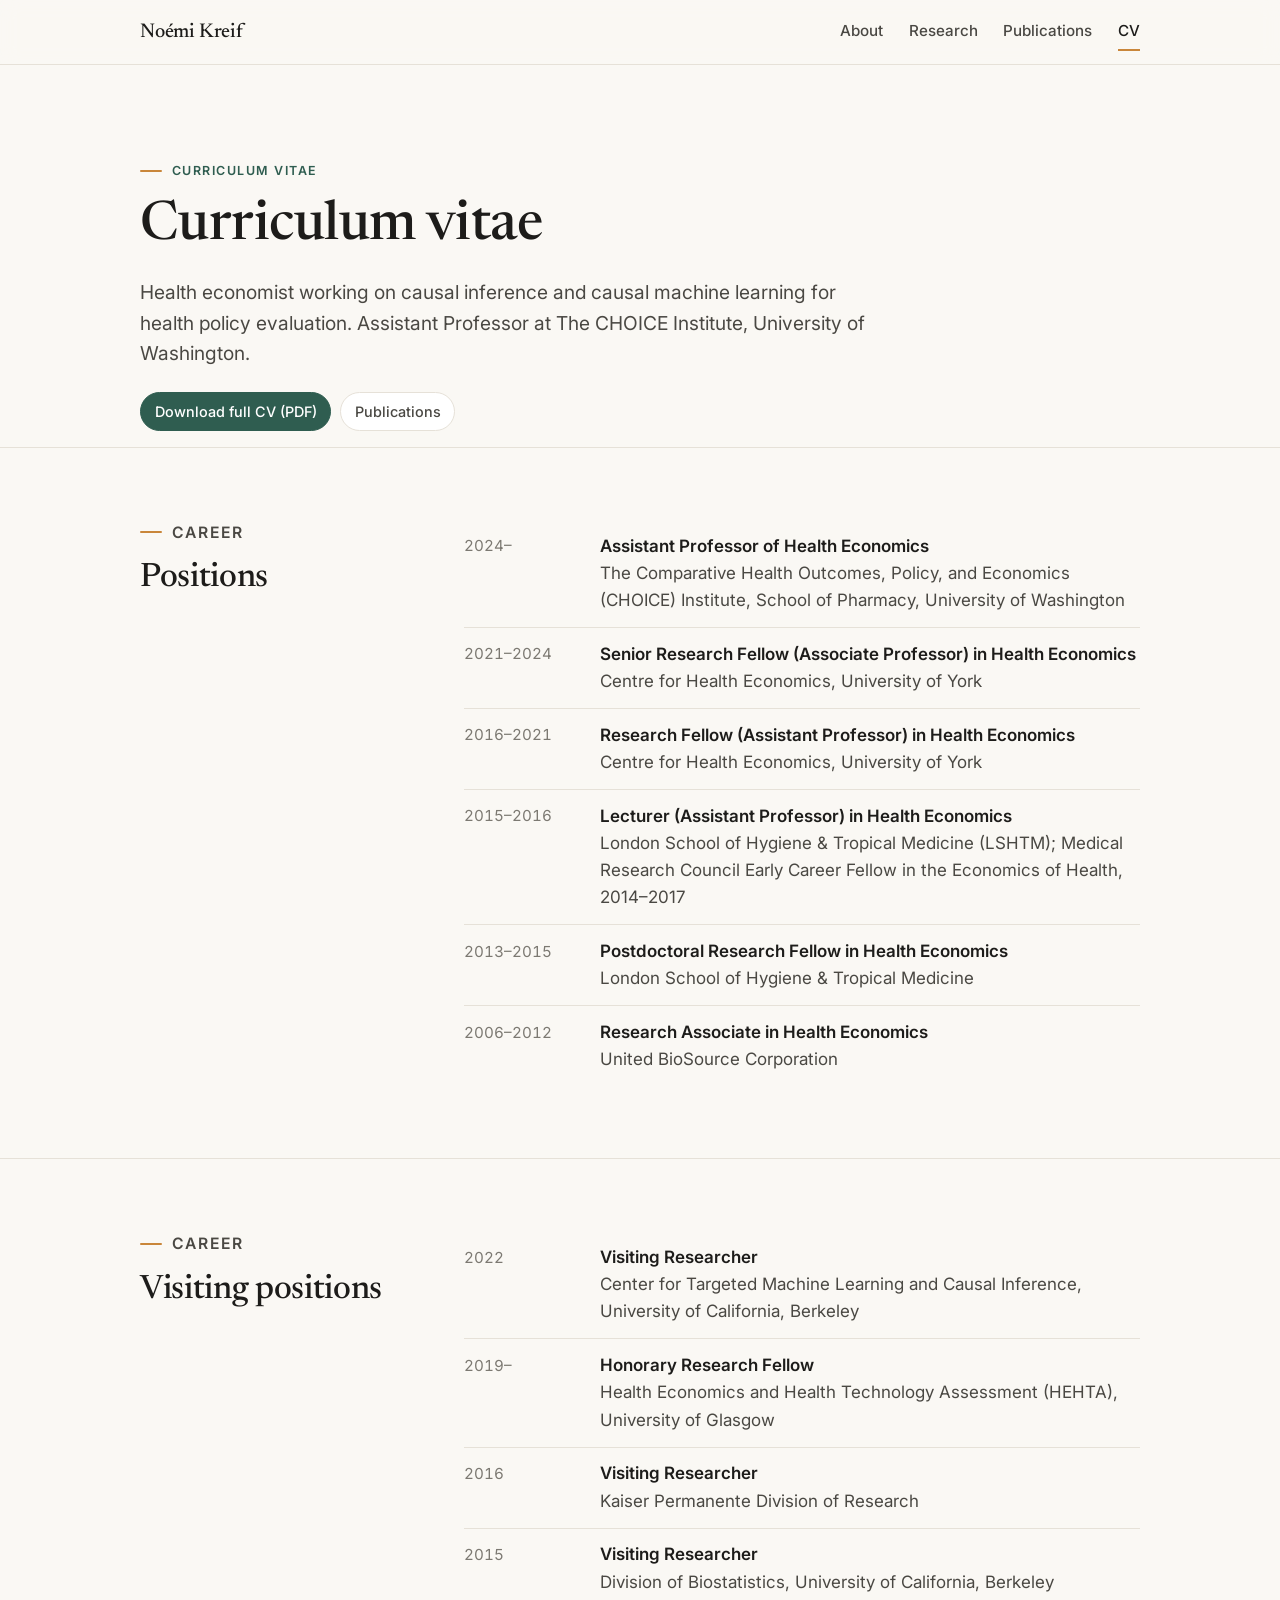
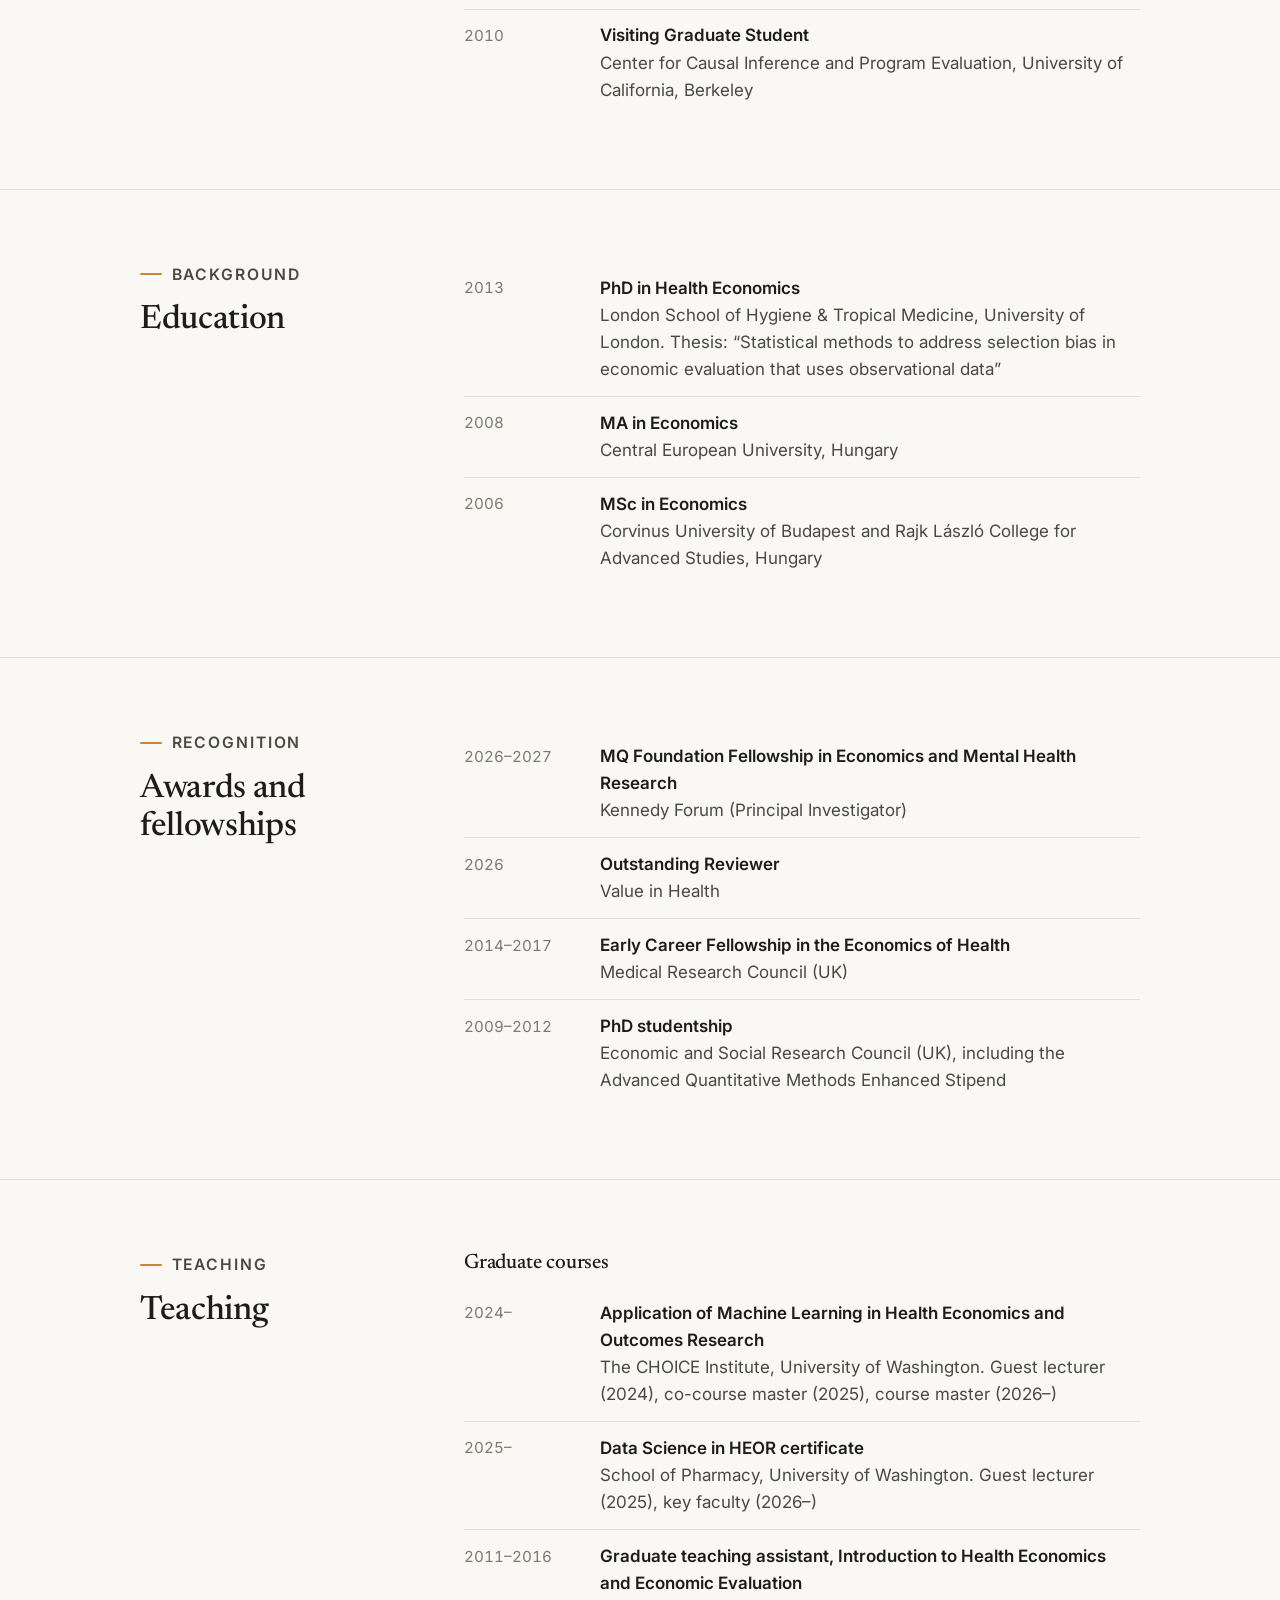
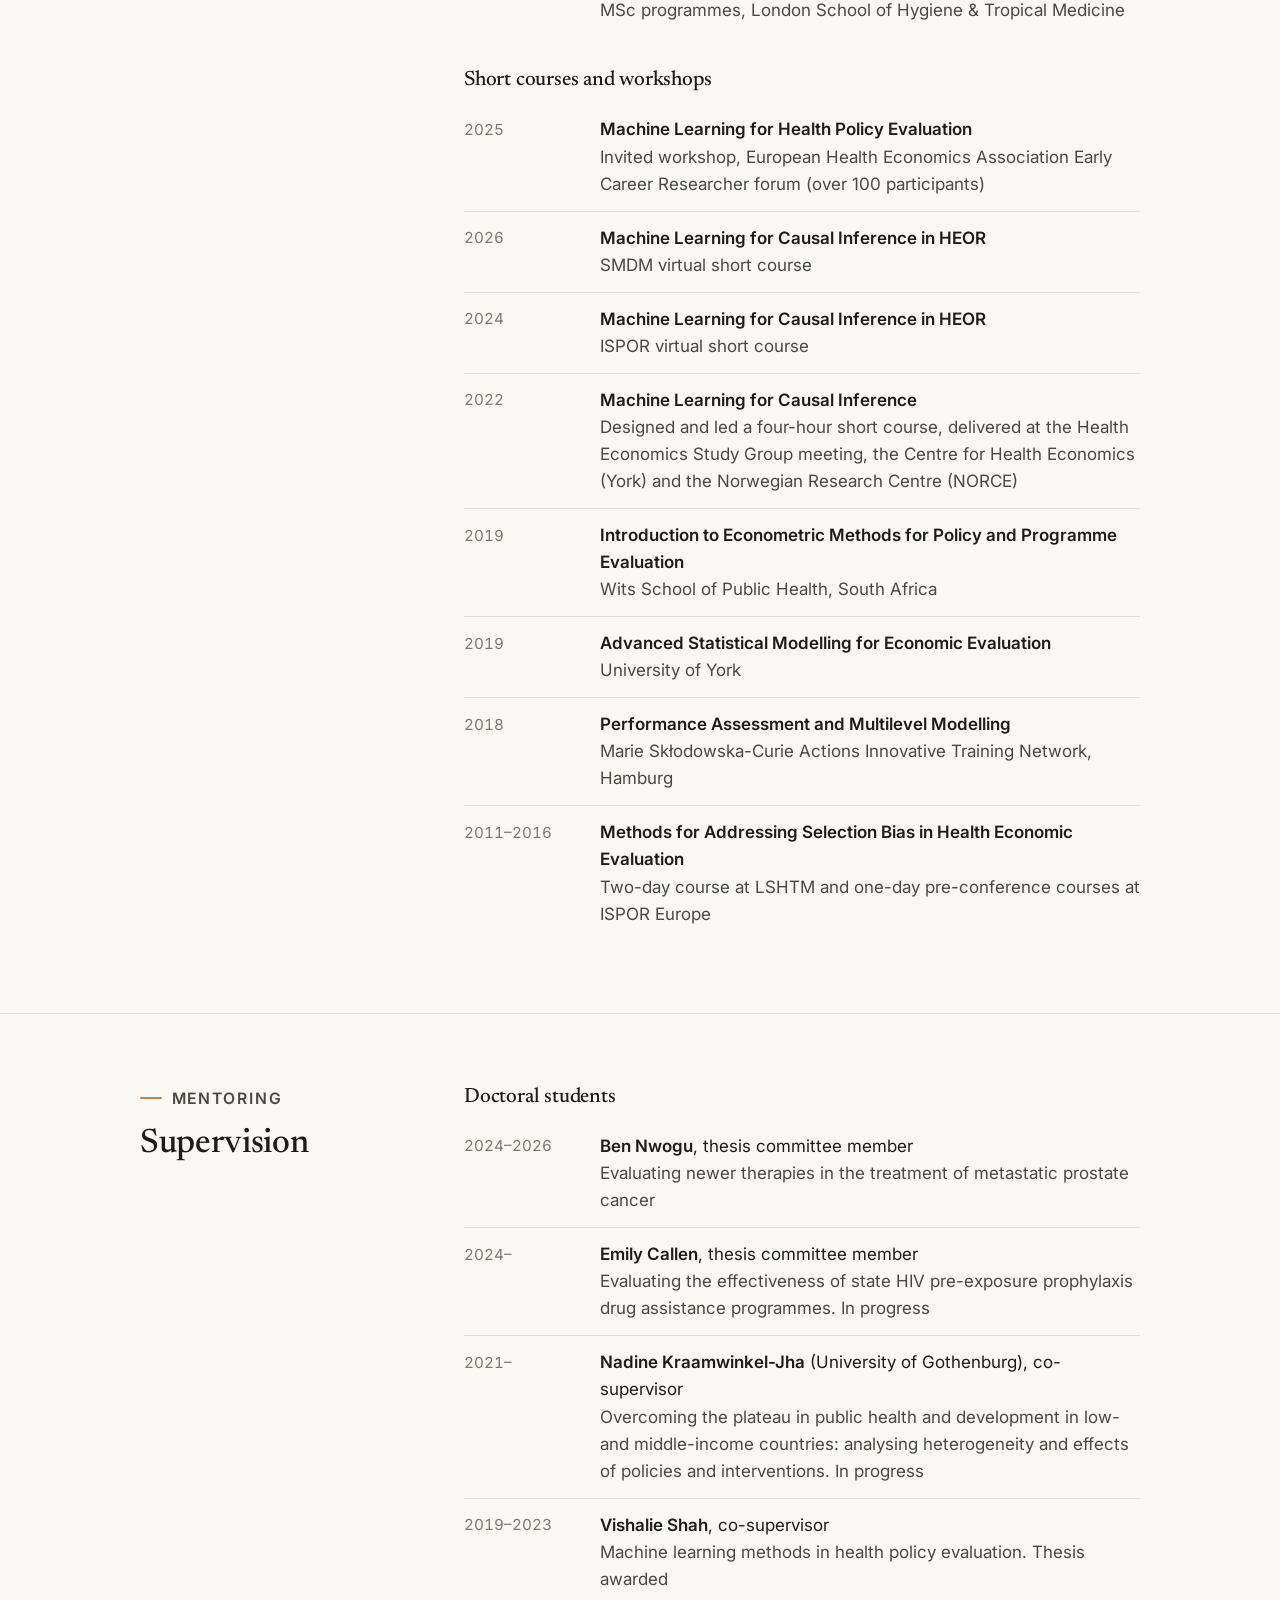
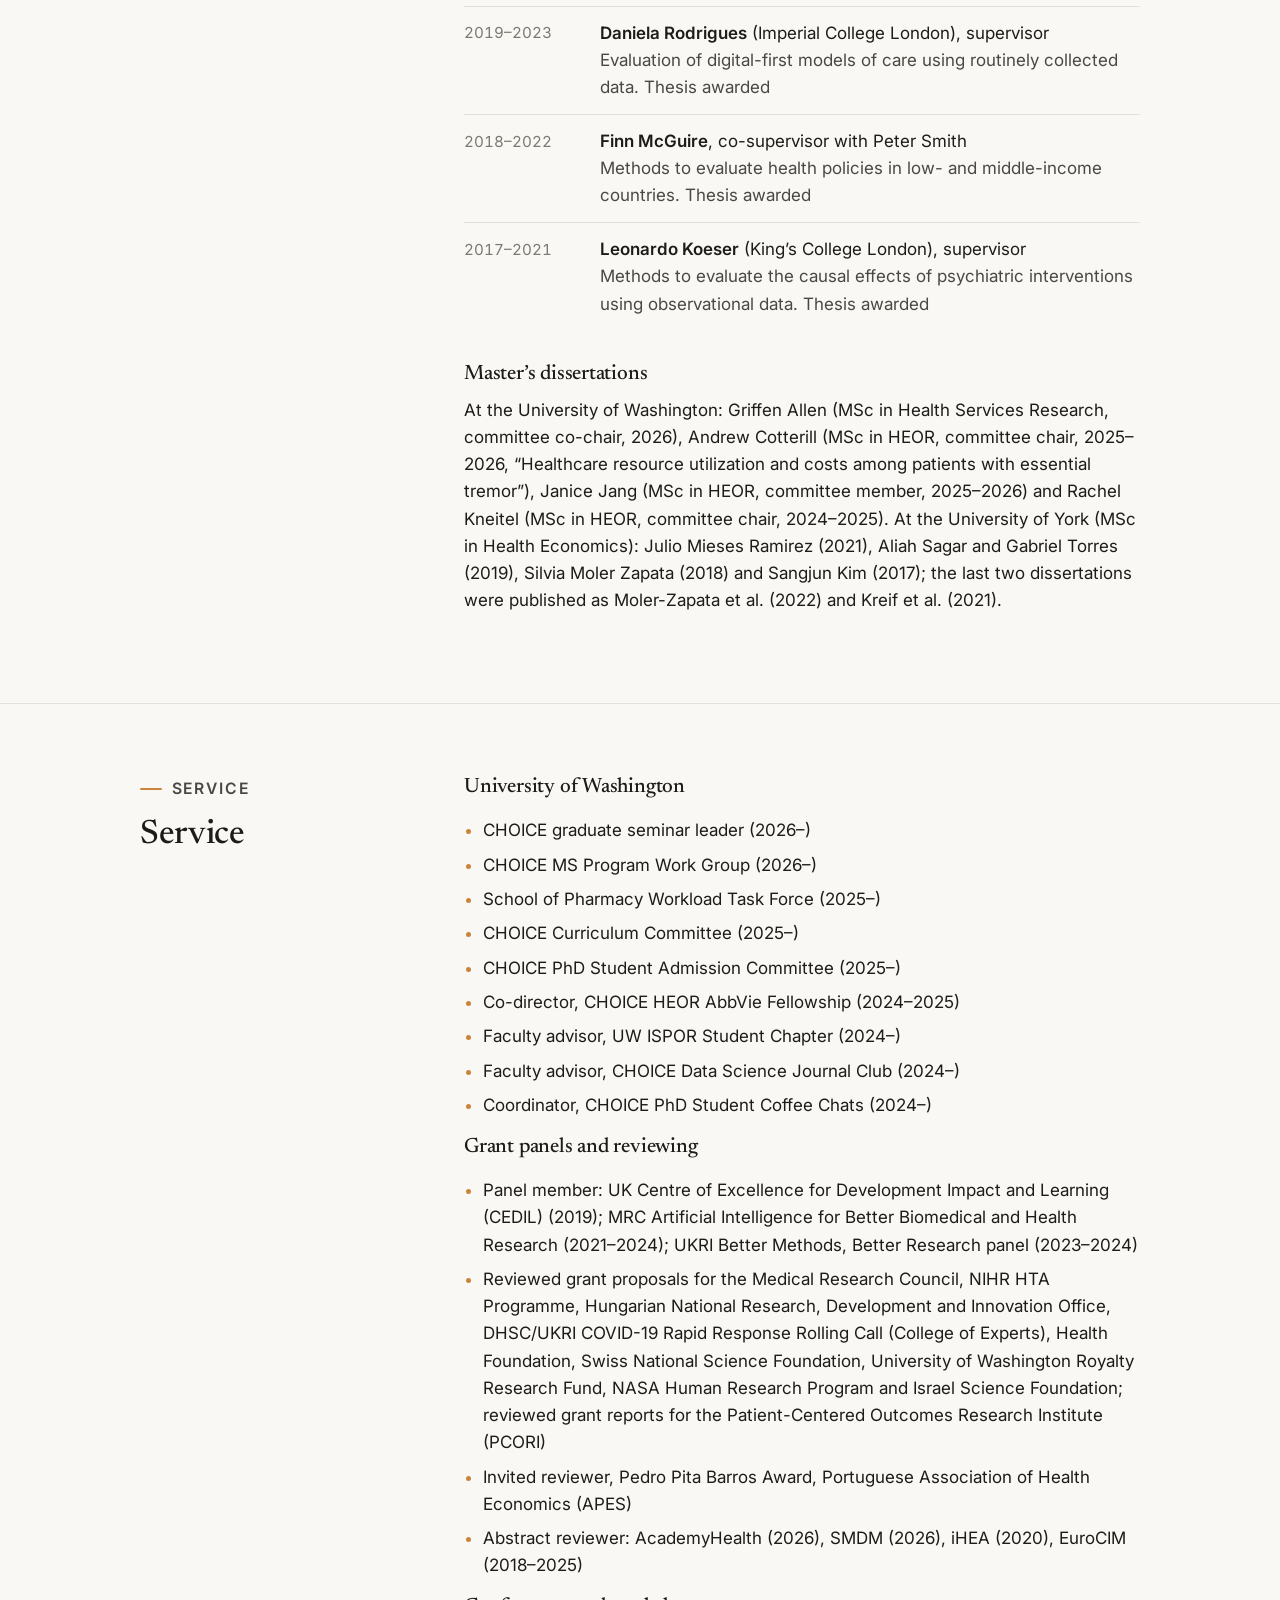
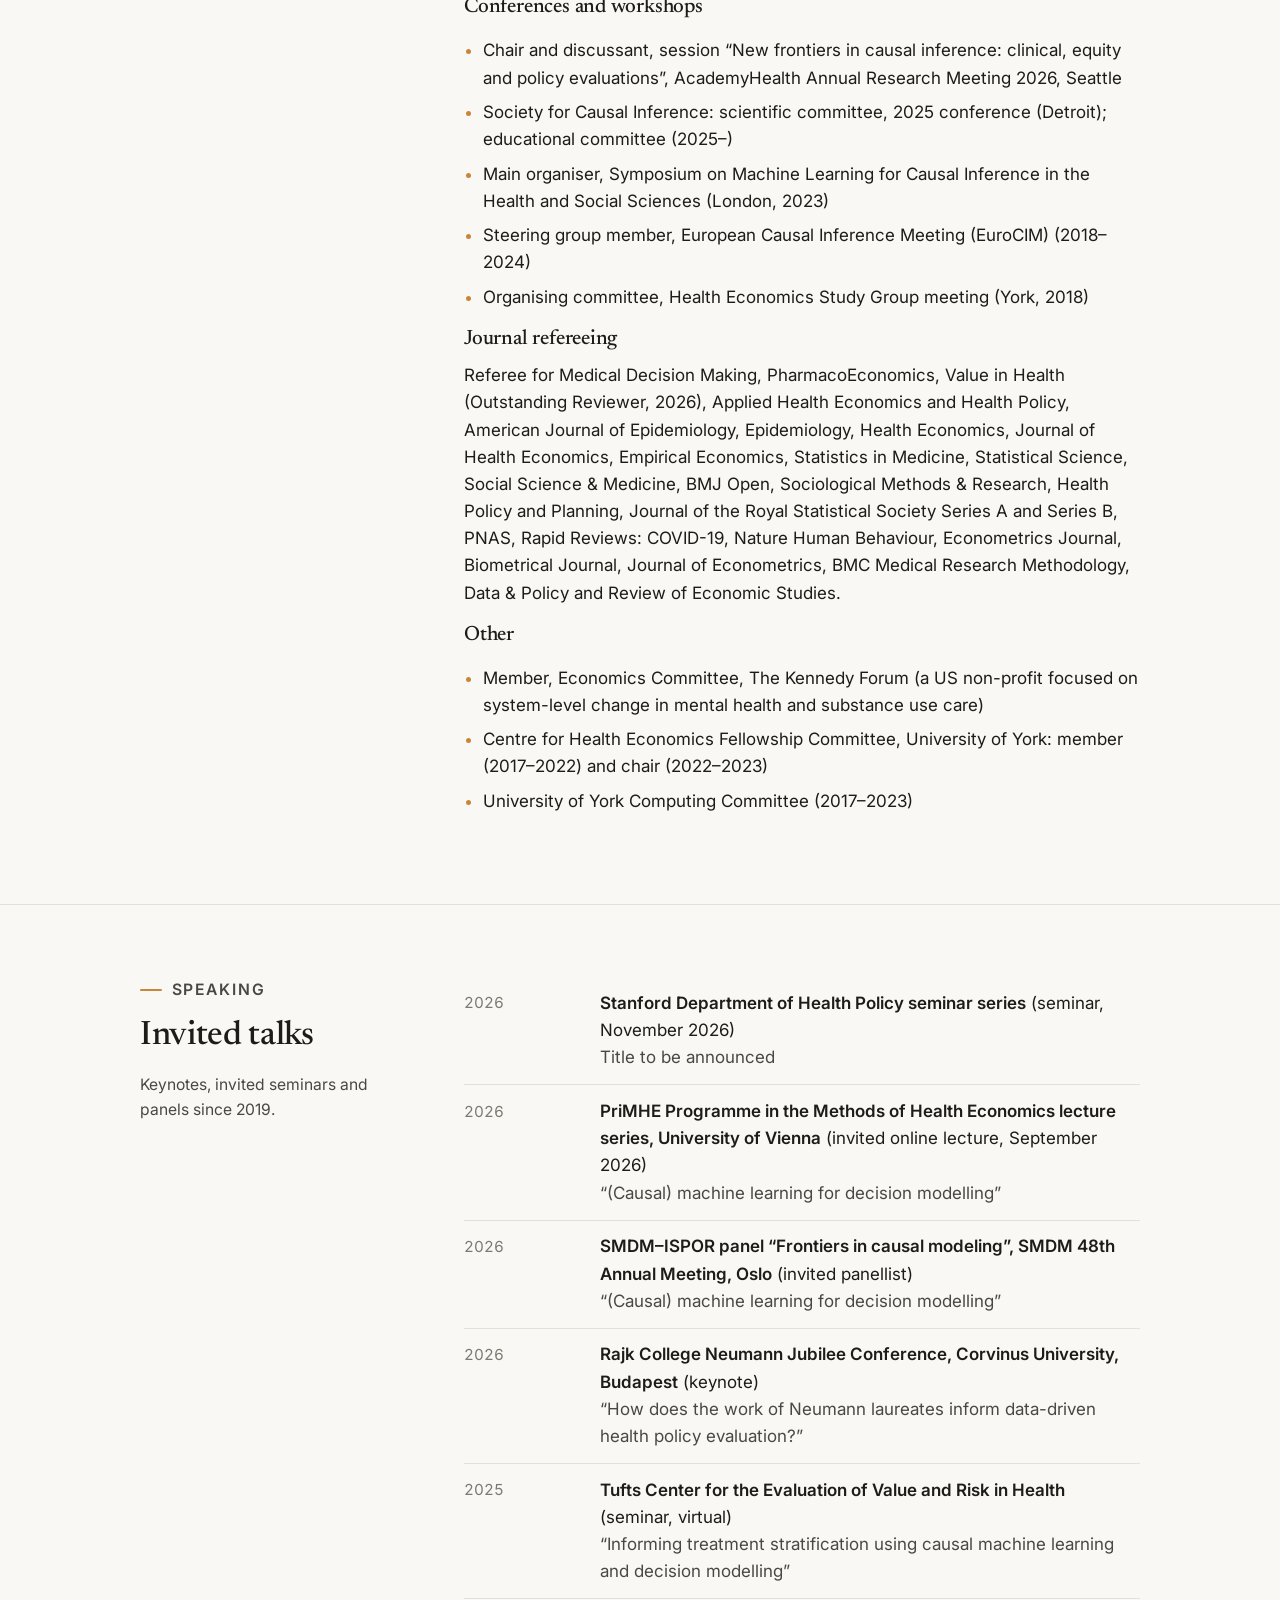
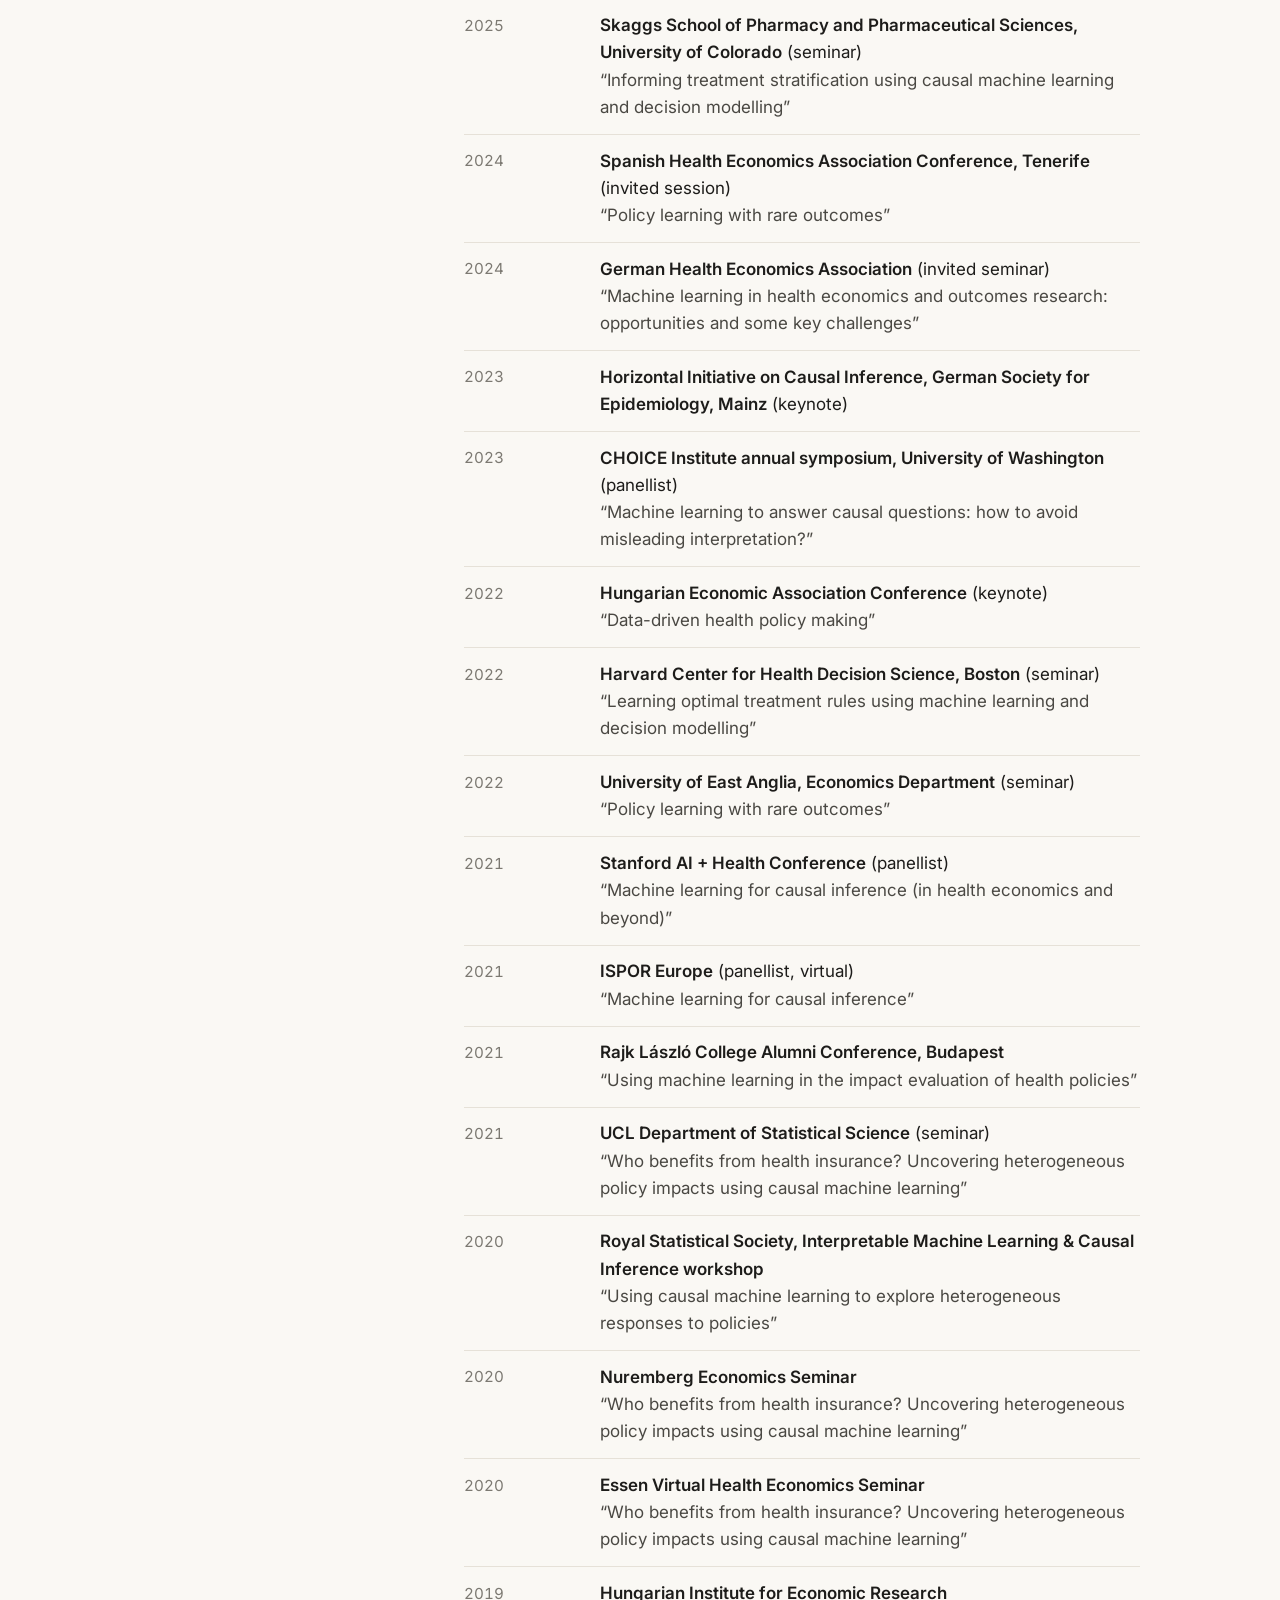
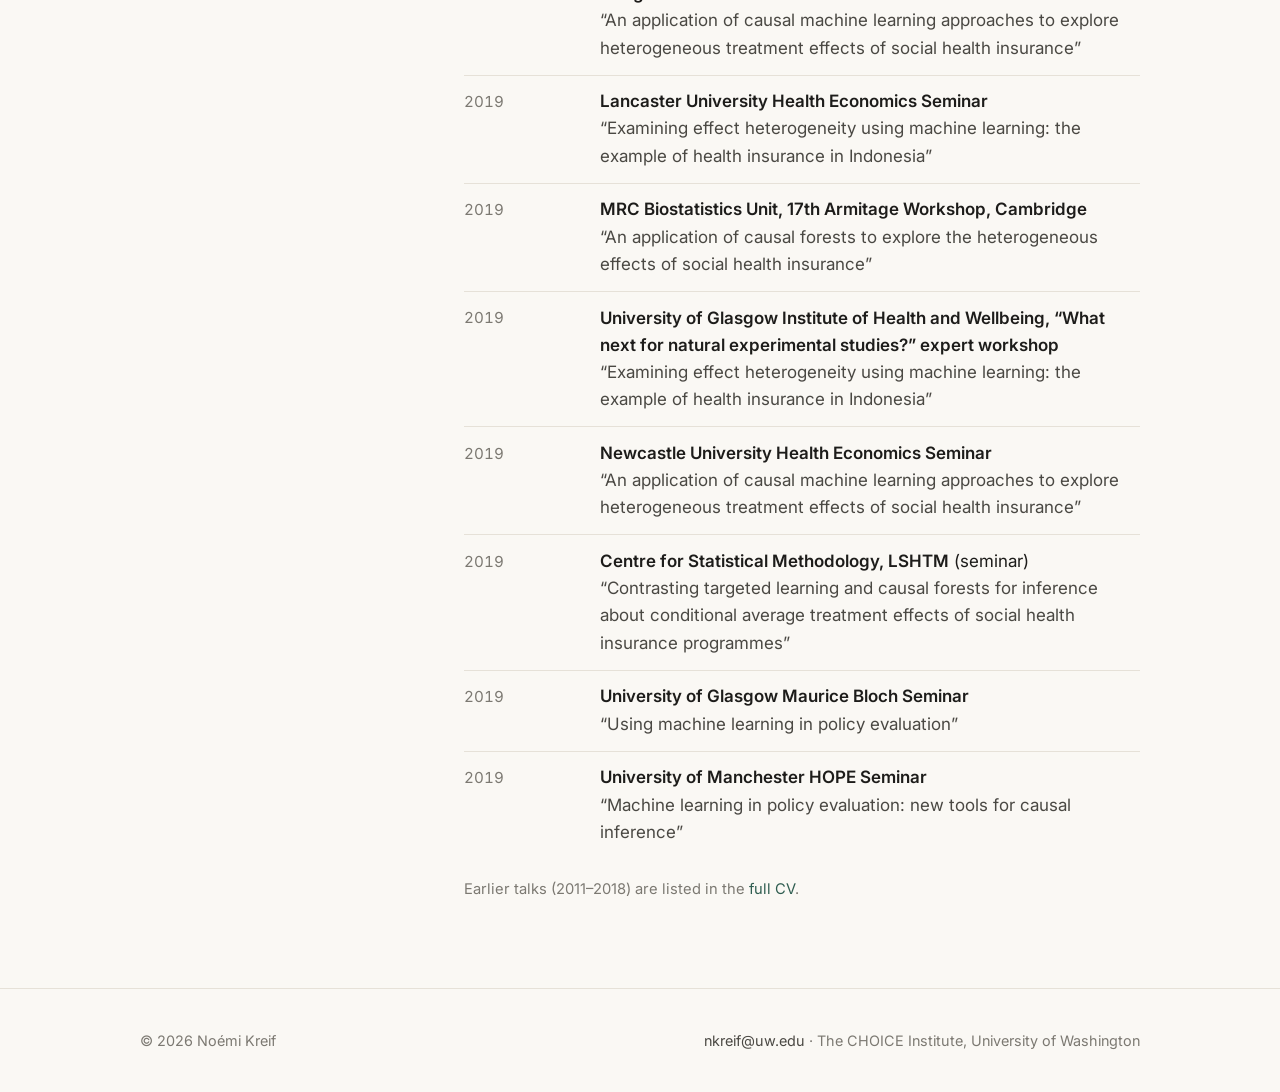
==== cv.html @ 38b1133f "Initial personal academic website Plain HTML/CSS site for GitHub Pages: home, research, publications" ====
<!DOCTYPE html>
<html lang="en">
<head>
  <meta charset="utf-8">
  <meta name="viewport" content="width=device-width, initial-scale=1">
  <title>CV · Noémi Kreif</title>
  <meta name="description" content="Curriculum vitae of Noémi Kreif: positions, education, awards, teaching, supervision, service and invited talks in health economics and causal inference.">
  <link rel="icon" href="assets/favicon.svg" type="image/svg+xml">
  <link rel="preconnect" href="https://fonts.googleapis.com">
  <link rel="preconnect" href="https://fonts.gstatic.com" crossorigin>
  <link href="https://fonts.googleapis.com/css2?family=Inter:wght@400;500;600&family=Newsreader:ital,opsz,wght@0,6..72,400;0,6..72,500;1,6..72,400&display=swap" rel="stylesheet">
  <link rel="stylesheet" href="assets/style.css">
</head>
<body>

<header class="site-header">
  <div class="wrap">
    <a class="brand" href="index.html">Noémi Kreif</a>
    <nav class="nav" aria-label="Main">
      <a href="index.html">About</a>
      <a href="research.html">Research</a>
      <a href="publications.html">Publications</a>
      <a href="cv.html" aria-current="page">CV</a>
    </nav>
  </div>
</header>

<main>
  <section class="hero" style="padding-bottom: 1rem;">
    <div class="wrap" style="display:block;">
      <p class="eyebrow">Curriculum vitae</p>
      <h1>Curriculum vitae</h1>
      <p class="lede">Health economist working on causal inference and causal machine learning for health policy evaluation. Assistant Professor at The CHOICE Institute, University of Washington.</p>
      <div class="links">
        <a class="pill primary" href="assets/Kreif_CV.pdf" target="_blank" rel="noopener">Download full CV (PDF)</a>
        <a class="pill" href="publications.html">Publications</a>
      </div>
    </div>
  </section>

  <section id="positions">
    <div class="wrap split">
      <div class="side">
        <p class="eyebrow">Career</p>
        <h2>Positions</h2>
      </div>
      <div>
        <ul class="timeline">
          <li>
            <span class="when">2024&ndash;</span>
            <p class="what"><b>Assistant Professor of Health Economics</b><span class="org">The Comparative Health Outcomes, Policy, and Economics (CHOICE) Institute, School of Pharmacy, University of Washington</span></p>
          </li>
          <li>
            <span class="when">2021&ndash;2024</span>
            <p class="what"><b>Senior Research Fellow (Associate Professor) in Health Economics</b><span class="org">Centre for Health Economics, University of York</span></p>
          </li>
          <li>
            <span class="when">2016&ndash;2021</span>
            <p class="what"><b>Research Fellow (Assistant Professor) in Health Economics</b><span class="org">Centre for Health Economics, University of York</span></p>
          </li>
          <li>
            <span class="when">2015&ndash;2016</span>
            <p class="what"><b>Lecturer (Assistant Professor) in Health Economics</b><span class="org">London School of Hygiene &amp; Tropical Medicine (LSHTM); Medical Research Council Early Career Fellow in the Economics of Health, 2014&ndash;2017</span></p>
          </li>
          <li>
            <span class="when">2013&ndash;2015</span>
            <p class="what"><b>Postdoctoral Research Fellow in Health Economics</b><span class="org">London School of Hygiene &amp; Tropical Medicine</span></p>
          </li>
          <li>
            <span class="when">2006&ndash;2012</span>
            <p class="what"><b>Research Associate in Health Economics</b><span class="org">United BioSource Corporation</span></p>
          </li>
        </ul>
      </div>
    </div>
  </section>

  <section id="visiting">
    <div class="wrap split">
      <div class="side">
        <p class="eyebrow">Career</p>
        <h2>Visiting positions</h2>
      </div>
      <div>
        <ul class="timeline">
          <li>
            <span class="when">2022</span>
            <p class="what"><b>Visiting Researcher</b><span class="org">Center for Targeted Machine Learning and Causal Inference, University of California, Berkeley</span></p>
          </li>
          <li>
            <span class="when">2019&ndash;</span>
            <p class="what"><b>Honorary Research Fellow</b><span class="org">Health Economics and Health Technology Assessment (HEHTA), University of Glasgow</span></p>
          </li>
          <li>
            <span class="when">2016</span>
            <p class="what"><b>Visiting Researcher</b><span class="org">Kaiser Permanente Division of Research</span></p>
          </li>
          <li>
            <span class="when">2015</span>
            <p class="what"><b>Visiting Researcher</b><span class="org">Division of Biostatistics, University of California, Berkeley</span></p>
          </li>
          <li>
            <span class="when">2010</span>
            <p class="what"><b>Visiting Graduate Student</b><span class="org">Center for Causal Inference and Program Evaluation, University of California, Berkeley</span></p>
          </li>
        </ul>
      </div>
    </div>
  </section>

  <section id="education">
    <div class="wrap split">
      <div class="side">
        <p class="eyebrow">Background</p>
        <h2>Education</h2>
      </div>
      <div>
        <ul class="timeline">
          <li>
            <span class="when">2013</span>
            <p class="what"><b>PhD in Health Economics</b><span class="org">London School of Hygiene &amp; Tropical Medicine, University of London. Thesis: &ldquo;Statistical methods to address selection bias in economic evaluation that uses observational data&rdquo;</span></p>
          </li>
          <li>
            <span class="when">2008</span>
            <p class="what"><b>MA in Economics</b><span class="org">Central European University, Hungary</span></p>
          </li>
          <li>
            <span class="when">2006</span>
            <p class="what"><b>MSc in Economics</b><span class="org">Corvinus University of Budapest and Rajk László College for Advanced Studies, Hungary</span></p>
          </li>
        </ul>
      </div>
    </div>
  </section>

  <section id="awards">
    <div class="wrap split">
      <div class="side">
        <p class="eyebrow">Recognition</p>
        <h2>Awards and fellowships</h2>
      </div>
      <div>
        <ul class="timeline">
          <li>
            <span class="when">2026&ndash;2027</span>
            <p class="what"><b>MQ Foundation Fellowship in Economics and Mental Health Research</b><span class="org">Kennedy Forum (Principal Investigator)</span></p>
          </li>
          <li>
            <span class="when">2026</span>
            <p class="what"><b>Outstanding Reviewer</b><span class="org">Value in Health</span></p>
          </li>
          <li>
            <span class="when">2014&ndash;2017</span>
            <p class="what"><b>Early Career Fellowship in the Economics of Health</b><span class="org">Medical Research Council (UK)</span></p>
          </li>
          <li>
            <span class="when">2009&ndash;2012</span>
            <p class="what"><b>PhD studentship</b><span class="org">Economic and Social Research Council (UK), including the Advanced Quantitative Methods Enhanced Stipend</span></p>
          </li>
        </ul>
      </div>
    </div>
  </section>

  <section id="teaching">
    <div class="wrap split">
      <div class="side">
        <p class="eyebrow">Teaching</p>
        <h2>Teaching</h2>
      </div>
      <div>
        <h3>Graduate courses</h3>
        <ul class="timeline">
          <li>
            <span class="when">2024&ndash;</span>
            <p class="what"><b>Application of Machine Learning in Health Economics and Outcomes Research</b><span class="org">The CHOICE Institute, University of Washington. Guest lecturer (2024), co-course master (2025), course master (2026&ndash;)</span></p>
          </li>
          <li>
            <span class="when">2025&ndash;</span>
            <p class="what"><b>Data Science in HEOR certificate</b><span class="org">School of Pharmacy, University of Washington. Guest lecturer (2025), key faculty (2026&ndash;)</span></p>
          </li>
          <li>
            <span class="when">2011&ndash;2016</span>
            <p class="what"><b>Graduate teaching assistant, Introduction to Health Economics and Economic Evaluation</b><span class="org">MSc programmes, London School of Hygiene &amp; Tropical Medicine</span></p>
          </li>
        </ul>

        <h3 style="margin-top: 2rem;">Short courses and workshops</h3>
        <ul class="timeline">
          <li>
            <span class="when">2025</span>
            <p class="what"><b>Machine Learning for Health Policy Evaluation</b><span class="org">Invited workshop, European Health Economics Association Early Career Researcher forum (over 100 participants)</span></p>
          </li>
          <li>
            <span class="when">2026</span>
            <p class="what"><b>Machine Learning for Causal Inference in HEOR</b><span class="org">SMDM virtual short course</span></p>
          </li>
          <li>
            <span class="when">2024</span>
            <p class="what"><b>Machine Learning for Causal Inference in HEOR</b><span class="org">ISPOR virtual short course</span></p>
          </li>
          <li>
            <span class="when">2022</span>
            <p class="what"><b>Machine Learning for Causal Inference</b><span class="org">Designed and led a four-hour short course, delivered at the Health Economics Study Group meeting, the Centre for Health Economics (York) and the Norwegian Research Centre (NORCE)</span></p>
          </li>
          <li>
            <span class="when">2019</span>
            <p class="what"><b>Introduction to Econometric Methods for Policy and Programme Evaluation</b><span class="org">Wits School of Public Health, South Africa</span></p>
          </li>
          <li>
            <span class="when">2019</span>
            <p class="what"><b>Advanced Statistical Modelling for Economic Evaluation</b><span class="org">University of York</span></p>
          </li>
          <li>
            <span class="when">2018</span>
            <p class="what"><b>Performance Assessment and Multilevel Modelling</b><span class="org">Marie Skłodowska-Curie Actions Innovative Training Network, Hamburg</span></p>
          </li>
          <li>
            <span class="when">2011&ndash;2016</span>
            <p class="what"><b>Methods for Addressing Selection Bias in Health Economic Evaluation</b><span class="org">Two-day course at LSHTM and one-day pre-conference courses at ISPOR Europe</span></p>
          </li>
        </ul>
      </div>
    </div>
  </section>

  <section id="supervision">
    <div class="wrap split">
      <div class="side">
        <p class="eyebrow">Mentoring</p>
        <h2>Supervision</h2>
      </div>
      <div>
        <h3>Doctoral students</h3>
        <ul class="timeline">
          <li>
            <span class="when">2024&ndash;2026</span>
            <p class="what"><b>Ben Nwogu</b>, thesis committee member<span class="org">Evaluating newer therapies in the treatment of metastatic prostate cancer</span></p>
          </li>
          <li>
            <span class="when">2024&ndash;</span>
            <p class="what"><b>Emily Callen</b>, thesis committee member<span class="org">Evaluating the effectiveness of state HIV pre-exposure prophylaxis drug assistance programmes. In progress</span></p>
          </li>
          <li>
            <span class="when">2021&ndash;</span>
            <p class="what"><b>Nadine Kraamwinkel-Jha</b> (University of Gothenburg), co-supervisor<span class="org">Overcoming the plateau in public health and development in low- and middle-income countries: analysing heterogeneity and effects of policies and interventions. In progress</span></p>
          </li>
          <li>
            <span class="when">2019&ndash;2023</span>
            <p class="what"><b>Vishalie Shah</b>, co-supervisor<span class="org">Machine learning methods in health policy evaluation. Thesis awarded</span></p>
          </li>
          <li>
            <span class="when">2019&ndash;2023</span>
            <p class="what"><b>Daniela Rodrigues</b> (Imperial College London), supervisor<span class="org">Evaluation of digital-first models of care using routinely collected data. Thesis awarded</span></p>
          </li>
          <li>
            <span class="when">2018&ndash;2022</span>
            <p class="what"><b>Finn McGuire</b>, co-supervisor with Peter Smith<span class="org">Methods to evaluate health policies in low- and middle-income countries. Thesis awarded</span></p>
          </li>
          <li>
            <span class="when">2017&ndash;2021</span>
            <p class="what"><b>Leonardo Koeser</b> (King&rsquo;s College London), supervisor<span class="org">Methods to evaluate the causal effects of psychiatric interventions using observational data. Thesis awarded</span></p>
          </li>
        </ul>

        <h3 style="margin-top: 2rem;">Master&rsquo;s dissertations</h3>
        <div class="prose">
          <p>At the University of Washington: Griffen Allen (MSc in Health Services Research, committee co-chair, 2026), Andrew Cotterill (MSc in HEOR, committee chair, 2025&ndash;2026, &ldquo;Healthcare resource utilization and costs among patients with essential tremor&rdquo;), Janice Jang (MSc in HEOR, committee member, 2025&ndash;2026) and Rachel Kneitel (MSc in HEOR, committee chair, 2024&ndash;2025). At the University of York (MSc in Health Economics): Julio Mieses Ramirez (2021), Aliah Sagar and Gabriel Torres (2019), Silvia Moler Zapata (2018) and Sangjun Kim (2017); the last two dissertations were published as Moler-Zapata et al. (2022) and Kreif et al. (2021).</p>
        </div>
      </div>
    </div>
  </section>

  <section id="service">
    <div class="wrap split">
      <div class="side">
        <p class="eyebrow">Service</p>
        <h2>Service</h2>
      </div>
      <div class="prose">
        <h3>University of Washington</h3>
        <ul>
          <li>CHOICE graduate seminar leader (2026&ndash;)</li>
          <li>CHOICE MS Program Work Group (2026&ndash;)</li>
          <li>School of Pharmacy Workload Task Force (2025&ndash;)</li>
          <li>CHOICE Curriculum Committee (2025&ndash;)</li>
          <li>CHOICE PhD Student Admission Committee (2025&ndash;)</li>
          <li>Co-director, CHOICE HEOR AbbVie Fellowship (2024&ndash;2025)</li>
          <li>Faculty advisor, UW ISPOR Student Chapter (2024&ndash;)</li>
          <li>Faculty advisor, CHOICE Data Science Journal Club (2024&ndash;)</li>
          <li>Coordinator, CHOICE PhD Student Coffee Chats (2024&ndash;)</li>
        </ul>

        <h3>Grant panels and reviewing</h3>
        <ul>
          <li>Panel member: UK Centre of Excellence for Development Impact and Learning (CEDIL) (2019); MRC Artificial Intelligence for Better Biomedical and Health Research (2021&ndash;2024); UKRI Better Methods, Better Research panel (2023&ndash;2024)</li>
          <li>Reviewed grant proposals for the Medical Research Council, NIHR HTA Programme, Hungarian National Research, Development and Innovation Office, DHSC/UKRI COVID-19 Rapid Response Rolling Call (College of Experts), Health Foundation, Swiss National Science Foundation, University of Washington Royalty Research Fund, NASA Human Research Program and Israel Science Foundation; reviewed grant reports for the Patient-Centered Outcomes Research Institute (PCORI)</li>
          <li>Invited reviewer, Pedro Pita Barros Award, Portuguese Association of Health Economics (APES)</li>
          <li>Abstract reviewer: AcademyHealth (2026), SMDM (2026), iHEA (2020), EuroCIM (2018&ndash;2025)</li>
        </ul>

        <h3>Conferences and workshops</h3>
        <ul>
          <li>Chair and discussant, session &ldquo;New frontiers in causal inference: clinical, equity and policy evaluations&rdquo;, AcademyHealth Annual Research Meeting 2026, Seattle</li>
          <li>Society for Causal Inference: scientific committee, 2025 conference (Detroit); educational committee (2025&ndash;)</li>
          <li>Main organiser, Symposium on Machine Learning for Causal Inference in the Health and Social Sciences (London, 2023)</li>
          <li>Steering group member, European Causal Inference Meeting (EuroCIM) (2018&ndash;2024)</li>
          <li>Organising committee, Health Economics Study Group meeting (York, 2018)</li>
        </ul>

        <h3>Journal refereeing</h3>
        <p>Referee for Medical Decision Making, PharmacoEconomics, Value in Health (Outstanding Reviewer, 2026), Applied Health Economics and Health Policy, American Journal of Epidemiology, Epidemiology, Health Economics, Journal of Health Economics, Empirical Economics, Statistics in Medicine, Statistical Science, Social Science &amp; Medicine, BMJ Open, Sociological Methods &amp; Research, Health Policy and Planning, Journal of the Royal Statistical Society Series A and Series B, PNAS, Rapid Reviews: COVID-19, Nature Human Behaviour, Econometrics Journal, Biometrical Journal, Journal of Econometrics, BMC Medical Research Methodology, Data &amp; Policy and Review of Economic Studies.</p>

        <h3>Other</h3>
        <ul>
          <li>Member, Economics Committee, The Kennedy Forum (a US non-profit focused on system-level change in mental health and substance use care)</li>
          <li>Centre for Health Economics Fellowship Committee, University of York: member (2017&ndash;2022) and chair (2022&ndash;2023)</li>
          <li>University of York Computing Committee (2017&ndash;2023)</li>
        </ul>
      </div>
    </div>
  </section>

  <section id="talks">
    <div class="wrap split">
      <div class="side">
        <p class="eyebrow">Speaking</p>
        <h2>Invited talks</h2>
        <p>Keynotes, invited seminars and panels since 2019.</p>
      </div>
      <div>
        <ul class="timeline">
          <li>
            <span class="when">2026</span>
            <p class="what"><b>Stanford Department of Health Policy seminar series</b> (seminar, November 2026)<span class="org">Title to be announced</span></p>
          </li>
          <li>
            <span class="when">2026</span>
            <p class="what"><b>PriMHE Programme in the Methods of Health Economics lecture series, University of Vienna</b> (invited online lecture, September 2026)<span class="org">&ldquo;(Causal) machine learning for decision modelling&rdquo;</span></p>
          </li>
          <li>
            <span class="when">2026</span>
            <p class="what"><b>SMDM&ndash;ISPOR panel &ldquo;Frontiers in causal modeling&rdquo;, SMDM 48th Annual Meeting, Oslo</b> (invited panellist)<span class="org">&ldquo;(Causal) machine learning for decision modelling&rdquo;</span></p>
          </li>
          <li>
            <span class="when">2026</span>
            <p class="what"><b>Rajk College Neumann Jubilee Conference, Corvinus University, Budapest</b> (keynote)<span class="org">&ldquo;How does the work of Neumann laureates inform data-driven health policy evaluation?&rdquo;</span></p>
          </li>
          <li>
            <span class="when">2025</span>
            <p class="what"><b>Tufts Center for the Evaluation of Value and Risk in Health</b> (seminar, virtual)<span class="org">&ldquo;Informing treatment stratification using causal machine learning and decision modelling&rdquo;</span></p>
          </li>
          <li>
            <span class="when">2025</span>
            <p class="what"><b>Skaggs School of Pharmacy and Pharmaceutical Sciences, University of Colorado</b> (seminar)<span class="org">&ldquo;Informing treatment stratification using causal machine learning and decision modelling&rdquo;</span></p>
          </li>
          <li>
            <span class="when">2024</span>
            <p class="what"><b>Spanish Health Economics Association Conference, Tenerife</b> (invited session)<span class="org">&ldquo;Policy learning with rare outcomes&rdquo;</span></p>
          </li>
          <li>
            <span class="when">2024</span>
            <p class="what"><b>German Health Economics Association</b> (invited seminar)<span class="org">&ldquo;Machine learning in health economics and outcomes research: opportunities and some key challenges&rdquo;</span></p>
          </li>
          <li>
            <span class="when">2023</span>
            <p class="what"><b>Horizontal Initiative on Causal Inference, German Society for Epidemiology, Mainz</b> (keynote)</p>
          </li>
          <li>
            <span class="when">2023</span>
            <p class="what"><b>CHOICE Institute annual symposium, University of Washington</b> (panellist)<span class="org">&ldquo;Machine learning to answer causal questions: how to avoid misleading interpretation?&rdquo;</span></p>
          </li>
          <li>
            <span class="when">2022</span>
            <p class="what"><b>Hungarian Economic Association Conference</b> (keynote)<span class="org">&ldquo;Data-driven health policy making&rdquo;</span></p>
          </li>
          <li>
            <span class="when">2022</span>
            <p class="what"><b>Harvard Center for Health Decision Science, Boston</b> (seminar)<span class="org">&ldquo;Learning optimal treatment rules using machine learning and decision modelling&rdquo;</span></p>
          </li>
          <li>
            <span class="when">2022</span>
            <p class="what"><b>University of East Anglia, Economics Department</b> (seminar)<span class="org">&ldquo;Policy learning with rare outcomes&rdquo;</span></p>
          </li>
          <li>
            <span class="when">2021</span>
            <p class="what"><b>Stanford AI + Health Conference</b> (panellist)<span class="org">&ldquo;Machine learning for causal inference (in health economics and beyond)&rdquo;</span></p>
          </li>
          <li>
            <span class="when">2021</span>
            <p class="what"><b>ISPOR Europe</b> (panellist, virtual)<span class="org">&ldquo;Machine learning for causal inference&rdquo;</span></p>
          </li>
          <li>
            <span class="when">2021</span>
            <p class="what"><b>Rajk László College Alumni Conference, Budapest</b><span class="org">&ldquo;Using machine learning in the impact evaluation of health policies&rdquo;</span></p>
          </li>
          <li>
            <span class="when">2021</span>
            <p class="what"><b>UCL Department of Statistical Science</b> (seminar)<span class="org">&ldquo;Who benefits from health insurance? Uncovering heterogeneous policy impacts using causal machine learning&rdquo;</span></p>
          </li>
          <li>
            <span class="when">2020</span>
            <p class="what"><b>Royal Statistical Society, Interpretable Machine Learning &amp; Causal Inference workshop</b><span class="org">&ldquo;Using causal machine learning to explore heterogeneous responses to policies&rdquo;</span></p>
          </li>
          <li>
            <span class="when">2020</span>
            <p class="what"><b>Nuremberg Economics Seminar</b><span class="org">&ldquo;Who benefits from health insurance? Uncovering heterogeneous policy impacts using causal machine learning&rdquo;</span></p>
          </li>
          <li>
            <span class="when">2020</span>
            <p class="what"><b>Essen Virtual Health Economics Seminar</b><span class="org">&ldquo;Who benefits from health insurance? Uncovering heterogeneous policy impacts using causal machine learning&rdquo;</span></p>
          </li>
          <li>
            <span class="when">2019</span>
            <p class="what"><b>Hungarian Institute for Economic Research</b><span class="org">&ldquo;An application of causal machine learning approaches to explore heterogeneous treatment effects of social health insurance&rdquo;</span></p>
          </li>
          <li>
            <span class="when">2019</span>
            <p class="what"><b>Lancaster University Health Economics Seminar</b><span class="org">&ldquo;Examining effect heterogeneity using machine learning: the example of health insurance in Indonesia&rdquo;</span></p>
          </li>
          <li>
            <span class="when">2019</span>
            <p class="what"><b>MRC Biostatistics Unit, 17th Armitage Workshop, Cambridge</b><span class="org">&ldquo;An application of causal forests to explore the heterogeneous effects of social health insurance&rdquo;</span></p>
          </li>
          <li>
            <span class="when">2019</span>
            <p class="what"><b>University of Glasgow Institute of Health and Wellbeing, &ldquo;What next for natural experimental studies?&rdquo; expert workshop</b><span class="org">&ldquo;Examining effect heterogeneity using machine learning: the example of health insurance in Indonesia&rdquo;</span></p>
          </li>
          <li>
            <span class="when">2019</span>
            <p class="what"><b>Newcastle University Health Economics Seminar</b><span class="org">&ldquo;An application of causal machine learning approaches to explore heterogeneous treatment effects of social health insurance&rdquo;</span></p>
          </li>
          <li>
            <span class="when">2019</span>
            <p class="what"><b>Centre for Statistical Methodology, LSHTM</b> (seminar)<span class="org">&ldquo;Contrasting targeted learning and causal forests for inference about conditional average treatment effects of social health insurance programmes&rdquo;</span></p>
          </li>
          <li>
            <span class="when">2019</span>
            <p class="what"><b>University of Glasgow Maurice Bloch Seminar</b><span class="org">&ldquo;Using machine learning in policy evaluation&rdquo;</span></p>
          </li>
          <li>
            <span class="when">2019</span>
            <p class="what"><b>University of Manchester HOPE Seminar</b><span class="org">&ldquo;Machine learning in policy evaluation: new tools for causal inference&rdquo;</span></p>
          </li>
        </ul>
        <p class="muted small" style="margin-top: 1.2rem;">Earlier talks (2011&ndash;2018) are listed in the <a href="assets/Kreif_CV.pdf">full CV</a>.</p>
      </div>
    </div>
  </section>
</main>

<footer class="site-footer">
  <div class="wrap">
    <span>© <span id="y">2026</span> Noémi Kreif</span>
    <span><a href="mailto:nkreif@uw.edu">nkreif@uw.edu</a> · The CHOICE Institute, University of Washington</span>
  </div>
</footer>
<script>document.getElementById('y').textContent = new Date().getFullYear();</script>
</body>
</html>
---- assets/style.css ----
/* ------------------------------------------------------------------
   Noémi Kreif — personal academic site
   Design tokens
------------------------------------------------------------------ */
:root {
  --bg: #faf8f4;
  --bg-elev: #ffffff;
  --ink: #1d1c1a;
  --ink-2: #4a4843;
  --ink-3: #7c7972;
  --line: #e6e1d8;
  --accent: #2f5d50;        /* deep green, echoes the portrait */
  --accent-ink: #244a40;
  --accent-soft: #e6efe9;
  --highlight: #c9863a;     /* warm ochre for small marks */
  --max: 1080px;
  --serif: "Newsreader", "Iowan Old Style", "Palatino Linotype", Georgia, serif;
  --sans: "Inter", system-ui, -apple-system, "Segoe UI", Roboto, sans-serif;
  --radius: 14px;
  --shadow: 0 1px 2px rgba(29, 28, 26, .04), 0 8px 28px rgba(29, 28, 26, .06);
  color-scheme: light;
}

@media (prefers-color-scheme: dark) {
  :root:not([data-theme="light"]) {
    --bg: #15171a;
    --bg-elev: #1d2024;
    --ink: #ecebe6;
    --ink-2: #c0bdb5;
    --ink-3: #8d8a82;
    --line: #2c3036;
    --accent: #8dc3ae;
    --accent-ink: #a9d6c4;
    --accent-soft: #1f2d28;
    --highlight: #e0a45c;
    --shadow: 0 1px 2px rgba(0, 0, 0, .3), 0 8px 28px rgba(0, 0, 0, .35);
    color-scheme: dark;
  }
}

/* ------------------------------------------------------------------
   Base
------------------------------------------------------------------ */
* { box-sizing: border-box; }
html { scroll-behavior: smooth; -webkit-text-size-adjust: 100%; }
body {
  margin: 0;
  background: var(--bg);
  color: var(--ink);
  font-family: var(--sans);
  font-size: 17px;
  line-height: 1.6;
  font-feature-settings: "kern", "liga", "calt";
  text-rendering: optimizeLegibility;
}
img { max-width: 100%; display: block; }
a { color: var(--accent); text-decoration: none; text-underline-offset: .15em; }
a:hover { text-decoration: underline; }
p { margin: 0 0 1em; }
h1, h2, h3, h4 {
  font-family: var(--serif);
  font-weight: 500;
  line-height: 1.15;
  letter-spacing: -.01em;
  margin: 0 0 .5em;
  color: var(--ink);
}
h1 { font-size: clamp(2.2rem, 5vw, 3.4rem); }
h2 { font-size: clamp(1.6rem, 3vw, 2.1rem); }
h3 { font-size: 1.3rem; }
.lede { font-size: 1.2rem; color: var(--ink-2); max-width: 62ch; }
.muted { color: var(--ink-3); }
.small { font-size: .92rem; }

.wrap { max-width: var(--max); margin: 0 auto; padding-inline: clamp(16px, 4vw, 40px); }
section { padding-block: clamp(2.5rem, 6vw, 4.5rem); }
section + section { border-top: 1px solid var(--line); }

.eyebrow {
  font-family: var(--sans);
  font-size: .78rem;
  font-weight: 600;
  letter-spacing: .12em;
  text-transform: uppercase;
  color: var(--accent);
  margin-bottom: .9rem;
  display: flex; align-items: center; gap: .6rem;
}
.eyebrow::before { content: ""; width: 22px; height: 2px; background: var(--highlight); border-radius: 2px; }

/* ------------------------------------------------------------------
   Header / nav
------------------------------------------------------------------ */
.site-header {
  position: sticky; top: 0; z-index: 10;
  background: color-mix(in srgb, var(--bg) 86%, transparent);
  backdrop-filter: saturate(160%) blur(10px);
  -webkit-backdrop-filter: saturate(160%) blur(10px);
  border-bottom: 1px solid var(--line);
}
.site-header .wrap {
  display: flex; align-items: center; justify-content: space-between;
  gap: 1rem; min-height: 64px; flex-wrap: wrap;
}
.brand {
  font-family: var(--serif); font-size: 1.25rem; font-weight: 500;
  color: var(--ink); letter-spacing: -.01em; white-space: nowrap;
}
.brand:hover { text-decoration: none; color: var(--accent); }
.nav { display: flex; gap: clamp(.6rem, 2vw, 1.6rem); flex-wrap: wrap; }
.nav a {
  color: var(--ink-2); font-size: .95rem; font-weight: 500;
  padding: .35rem 0; border-bottom: 2px solid transparent;
}
.nav a:hover { color: var(--ink); text-decoration: none; }
.nav a[aria-current="page"] { color: var(--ink); border-bottom-color: var(--highlight); }

/* ------------------------------------------------------------------
   Hero
------------------------------------------------------------------ */
.hero { padding-block: clamp(3rem, 8vw, 6rem) clamp(2.5rem, 6vw, 4.5rem); }
.hero .wrap {
  display: grid; grid-template-columns: 1.4fr 1fr; gap: clamp(2rem, 6vw, 5rem);
  align-items: center;
}
.hero h1 { margin-bottom: .35em; }
.hero .title { font-family: var(--serif); font-size: 1.25rem; color: var(--ink-2); margin-bottom: 1.4rem; }
.hero .title span { color: var(--ink-3); }
.portrait {
  position: relative; justify-self: end; width: min(100%, 360px);
}
.portrait img {
  width: 100%; height: auto; aspect-ratio: 1; object-fit: cover;
  border-radius: var(--radius); box-shadow: var(--shadow);
}
.portrait::after {
  content: ""; position: absolute; inset: 14px -14px -14px 14px;
  border-radius: var(--radius); border: 1px solid var(--line); z-index: -1;
}
.links { display: flex; flex-wrap: wrap; gap: .55rem; margin-top: 1.4rem; }
.pill {
  display: inline-flex; align-items: center; gap: .4rem;
  padding: .45rem .85rem; border-radius: 999px;
  border: 1px solid var(--line); background: var(--bg-elev);
  color: var(--ink-2); font-size: .9rem; font-weight: 500;
  transition: border-color .15s, color .15s, transform .15s;
}
.pill:hover { border-color: var(--accent); color: var(--accent); text-decoration: none; transform: translateY(-1px); }
.pill svg { width: 15px; height: 15px; fill: currentColor; }
.pill.primary { background: var(--accent); border-color: var(--accent); color: #fff; }
.pill.primary:hover { background: var(--accent-ink); color: #fff; }

/* ------------------------------------------------------------------
   Cards / grids
------------------------------------------------------------------ */
.grid { display: grid; gap: 1.2rem; }
.grid.cols-3 { grid-template-columns: repeat(3, 1fr); }
.grid.cols-2 { grid-template-columns: repeat(2, 1fr); }
.card {
  background: var(--bg-elev); border: 1px solid var(--line);
  border-radius: var(--radius); padding: 1.5rem;
  box-shadow: var(--shadow);
}
.card h3 { margin-bottom: .5rem; }
.card p:last-child { margin-bottom: 0; }
.card .num {
  font-family: var(--serif); font-size: 1rem; color: var(--highlight);
  margin-bottom: .6rem; display: block;
}

/* Two-column section layout: sticky heading on the left */
.split { display: grid; grid-template-columns: 260px 1fr; gap: clamp(1.5rem, 5vw, 4rem); align-items: start; }
.split > .side { position: sticky; top: 84px; }
.split > .side p { color: var(--ink-2); font-size: .98rem; }

/* ------------------------------------------------------------------
   Publications
------------------------------------------------------------------ */
.pub-list { list-style: none; padding: 0; margin: 0; }
.pub {
  padding: 1.1rem 0; border-bottom: 1px solid var(--line);
  display: grid; grid-template-columns: 3.4rem 1fr; gap: 1rem;
}
.pub:last-child { border-bottom: 0; }
.pub .year { font-family: var(--serif); color: var(--ink-3); font-size: 1rem; padding-top: .15rem; }
.pub .ptitle { font-family: var(--serif); font-size: 1.15rem; line-height: 1.3; margin: 0 0 .3rem; }
.pub .ptitle a { color: var(--ink); }
.pub .ptitle a:hover { color: var(--accent); }
.pub .authors { color: var(--ink-2); font-size: .95rem; margin: 0 0 .2rem; }
.pub .authors b { font-weight: 600; color: var(--ink); }
.pub .venue { color: var(--ink-3); font-size: .92rem; margin: 0; font-style: italic; }
.pub .venue .tag {
  font-style: normal; font-size: .72rem; font-weight: 600; letter-spacing: .06em;
  text-transform: uppercase; color: var(--accent); background: var(--accent-soft);
  padding: .15rem .5rem; border-radius: 6px; margin-left: .5rem; vertical-align: middle;
}
.pub-actions { display: flex; gap: .6rem; margin-top: .45rem; flex-wrap: wrap; }
.pub-actions a { font-size: .85rem; font-weight: 500; }

.pub-nav { display: flex; gap: .5rem; flex-wrap: wrap; margin: 1.2rem 0 2rem; }
.pub-nav a { font-size: .9rem; padding: .35rem .8rem; border-radius: 999px; border: 1px solid var(--line); color: var(--ink-2); background: var(--bg-elev); }
.pub-nav a:hover { border-color: var(--accent); color: var(--accent); text-decoration: none; }

.stat-row { display: flex; gap: 2.5rem; flex-wrap: wrap; margin-top: 1.5rem; }
.stat b { display: block; font-family: var(--serif); font-size: 1.9rem; font-weight: 500; line-height: 1; }
.stat span { color: var(--ink-3); font-size: .9rem; }

/* ------------------------------------------------------------------
   Timeline (CV)
------------------------------------------------------------------ */
.timeline { list-style: none; padding: 0; margin: 0; }
.timeline li {
  display: grid; grid-template-columns: 7.5rem 1fr; gap: 1rem;
  padding: .8rem 0; border-bottom: 1px solid var(--line);
}
.timeline li:last-child { border-bottom: 0; }
.timeline .when { color: var(--ink-3); font-variant-numeric: tabular-nums; font-size: .95rem; padding-top: .1rem; }
.timeline .what { margin: 0; }
.timeline .what b { font-weight: 600; }
.timeline .what .org { color: var(--ink-2); display: block; }

.grant { padding: 1rem 0; border-bottom: 1px solid var(--line); }
.grant:last-child { border-bottom: 0; }
.grant .ptitle { font-family: var(--serif); font-size: 1.12rem; margin: 0 0 .25rem; }
.grant .meta { color: var(--ink-3); font-size: .92rem; margin: 0; }
.grant .role { color: var(--accent); font-weight: 600; font-size: .8rem; letter-spacing: .06em; text-transform: uppercase; }

/* Simple prose lists */
.prose ul { padding-left: 1.2rem; }
.prose li { margin-bottom: .45rem; }
.prose li::marker { color: var(--highlight); }

/* ------------------------------------------------------------------
   Footer
------------------------------------------------------------------ */
.site-footer { border-top: 1px solid var(--line); padding-block: 2.5rem; color: var(--ink-3); font-size: .9rem; }
.site-footer .wrap { display: flex; justify-content: space-between; gap: 1rem; flex-wrap: wrap; }
.site-footer a { color: var(--ink-2); }

/* ------------------------------------------------------------------
   Responsive
------------------------------------------------------------------ */
@media (max-width: 860px) {
  .hero .wrap { grid-template-columns: 1fr; }
  .portrait { justify-self: start; width: min(70%, 300px); order: -1; }
  .grid.cols-3 { grid-template-columns: 1fr 1fr; }
  .split { grid-template-columns: 1fr; }
  .split > .side { position: static; }
}
@media (max-width: 560px) {
  body { font-size: 16px; }
  .grid.cols-3, .grid.cols-2 { grid-template-columns: 1fr; }
  .pub { grid-template-columns: 1fr; gap: .2rem; }
  .timeline li { grid-template-columns: 1fr; gap: .1rem; }
}
@media (prefers-reduced-motion: reduce) { html { scroll-behavior: auto; } .pill { transition: none; } }
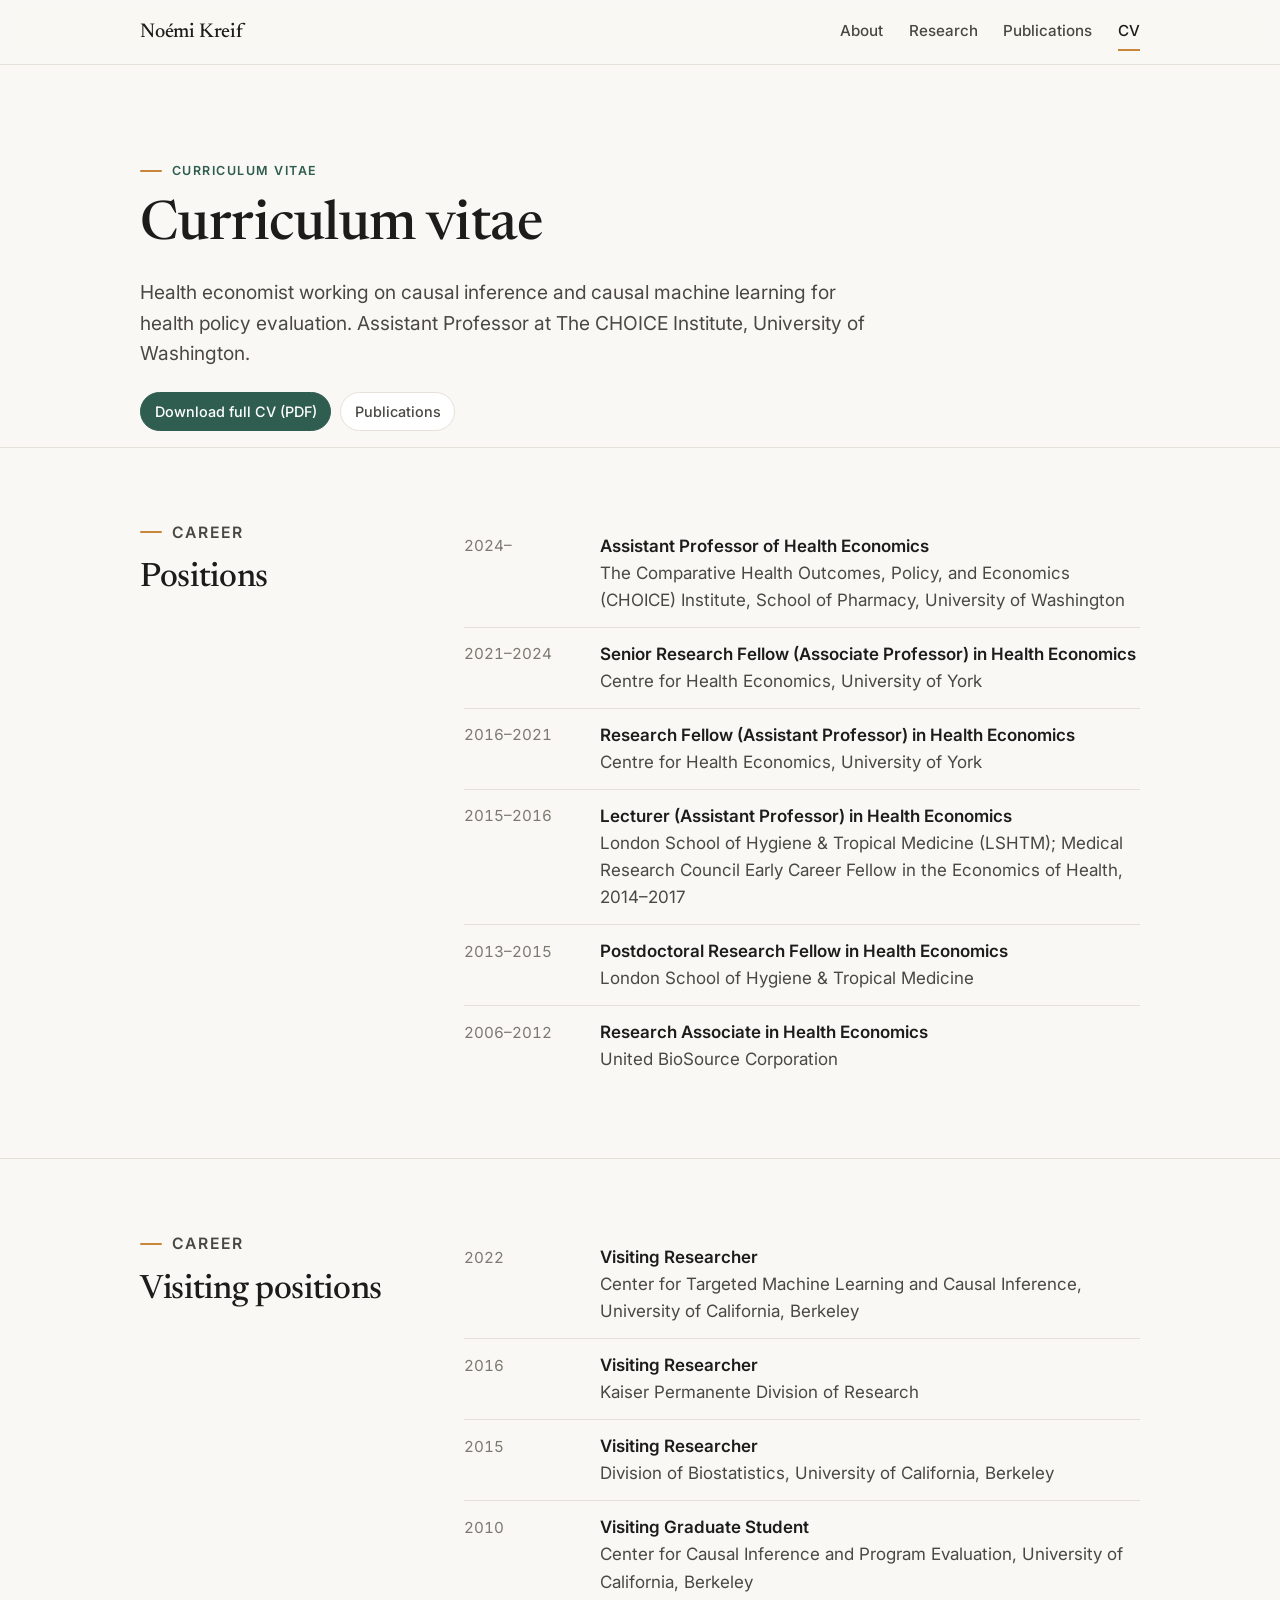
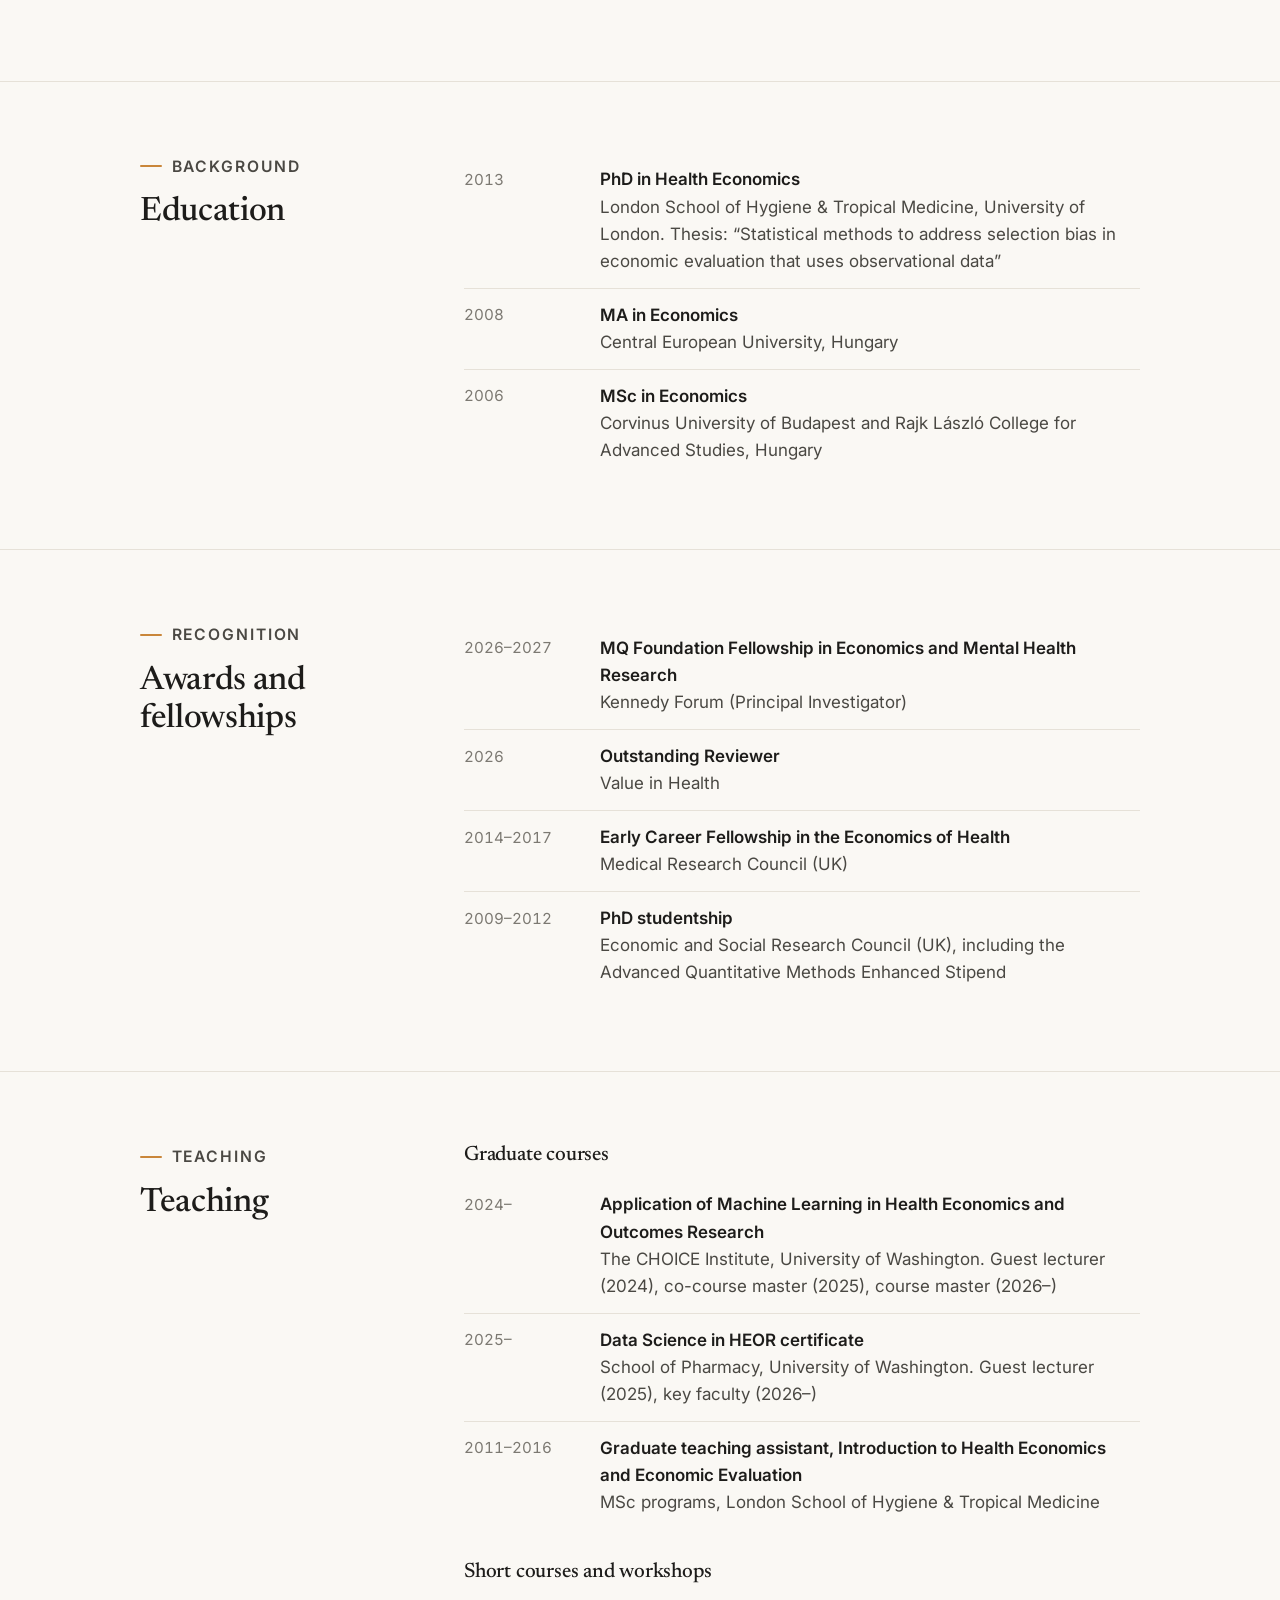
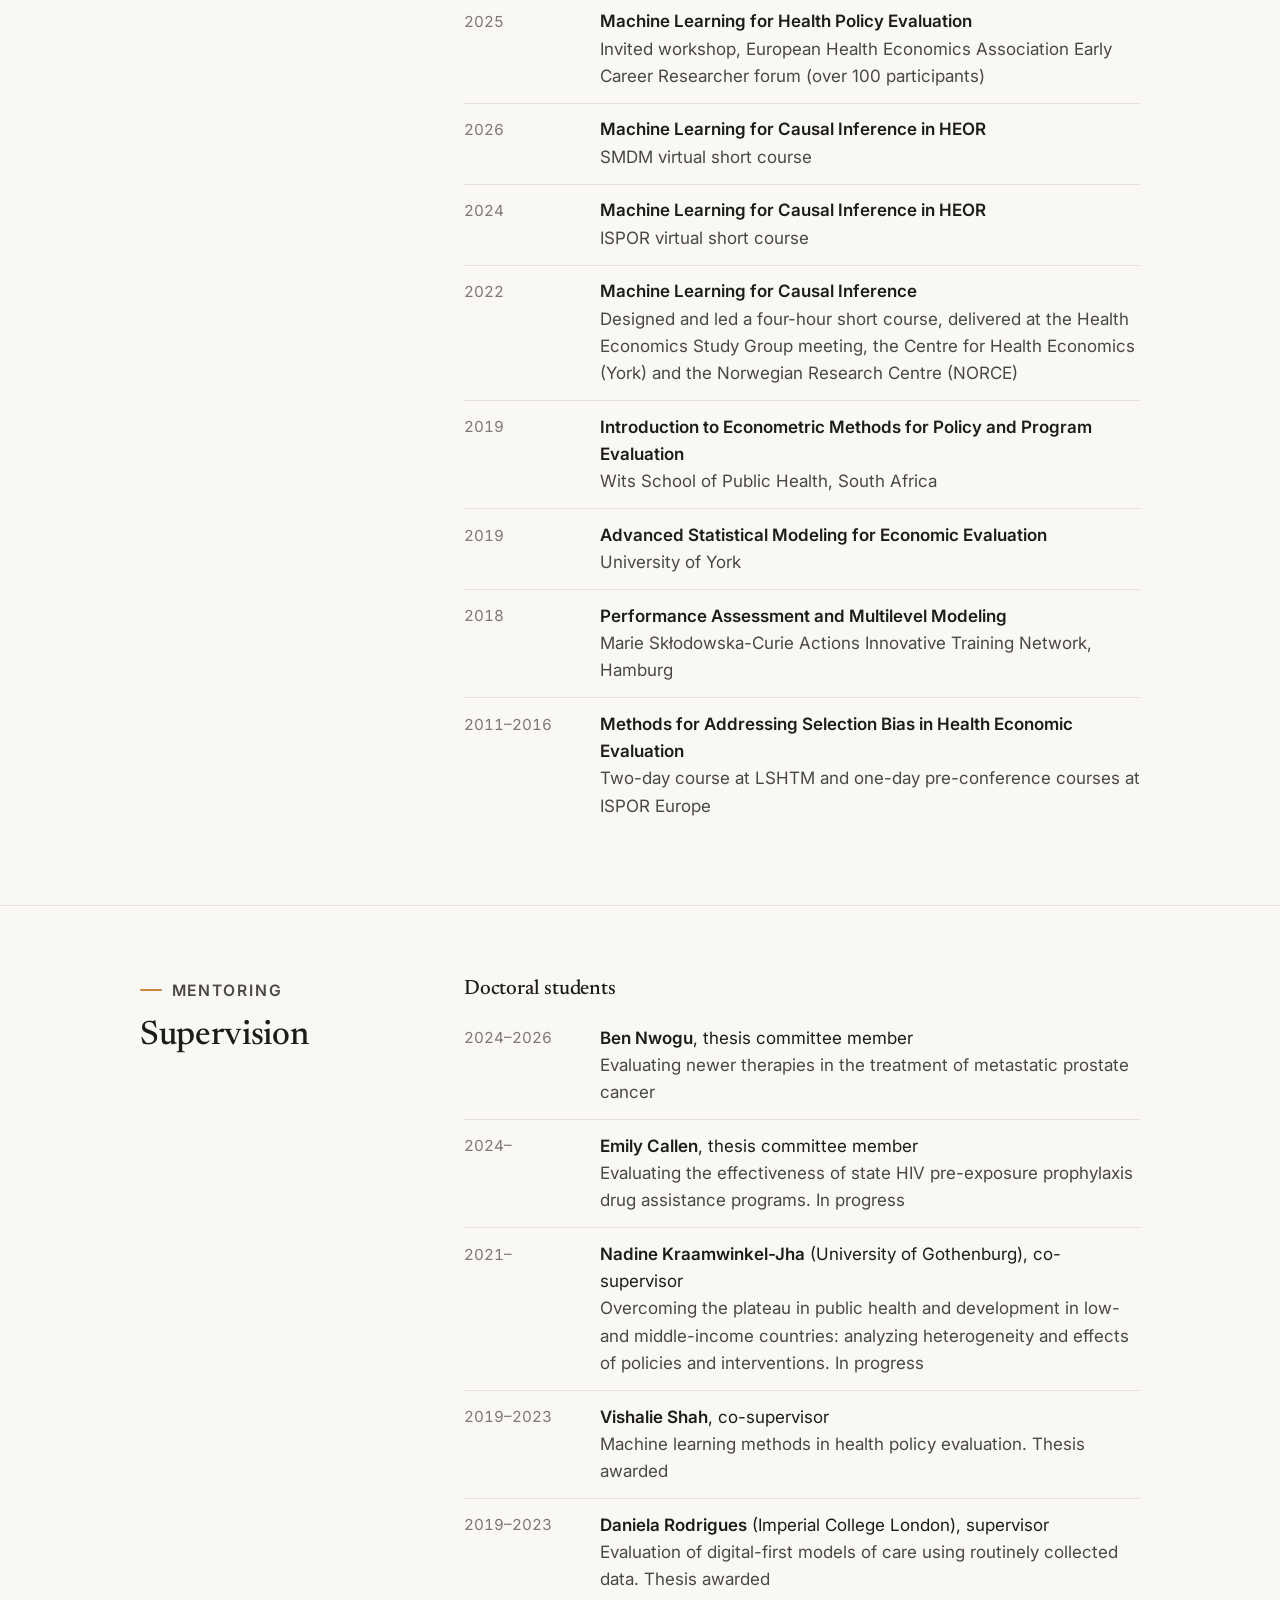
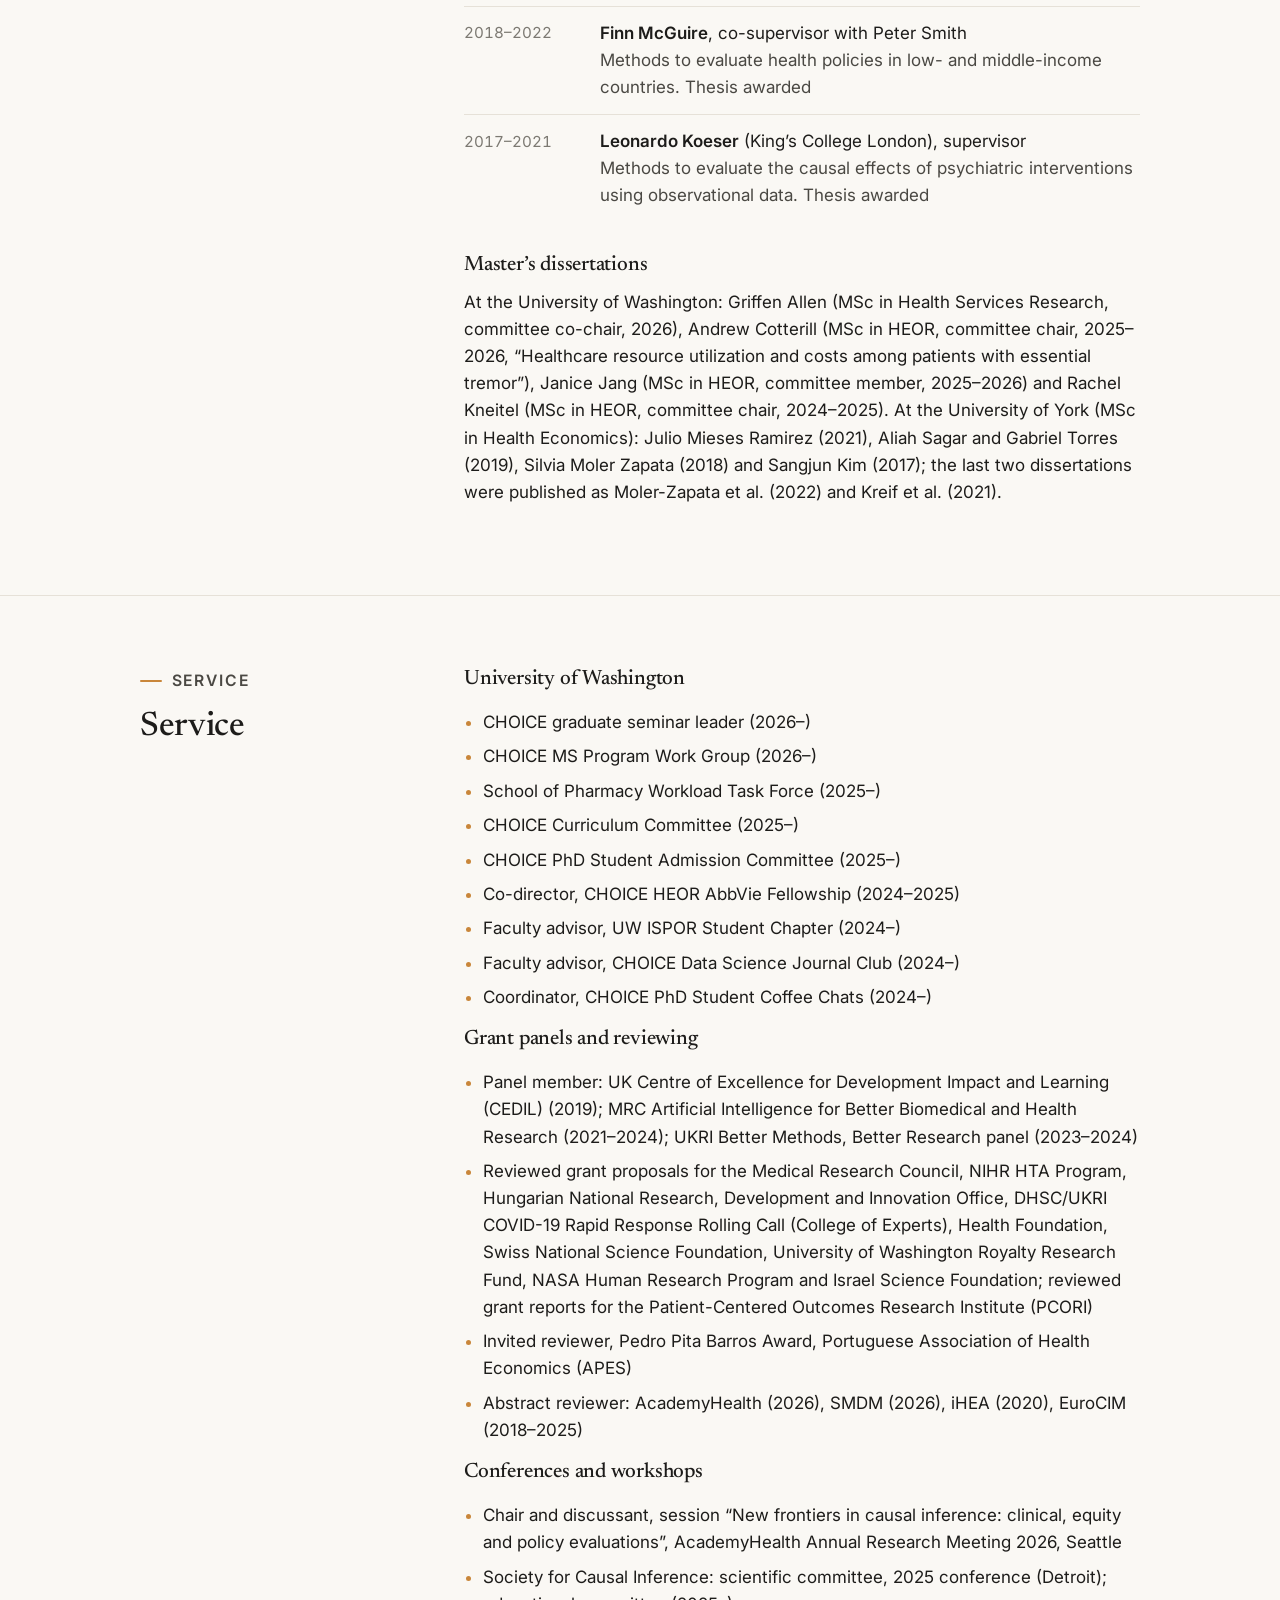
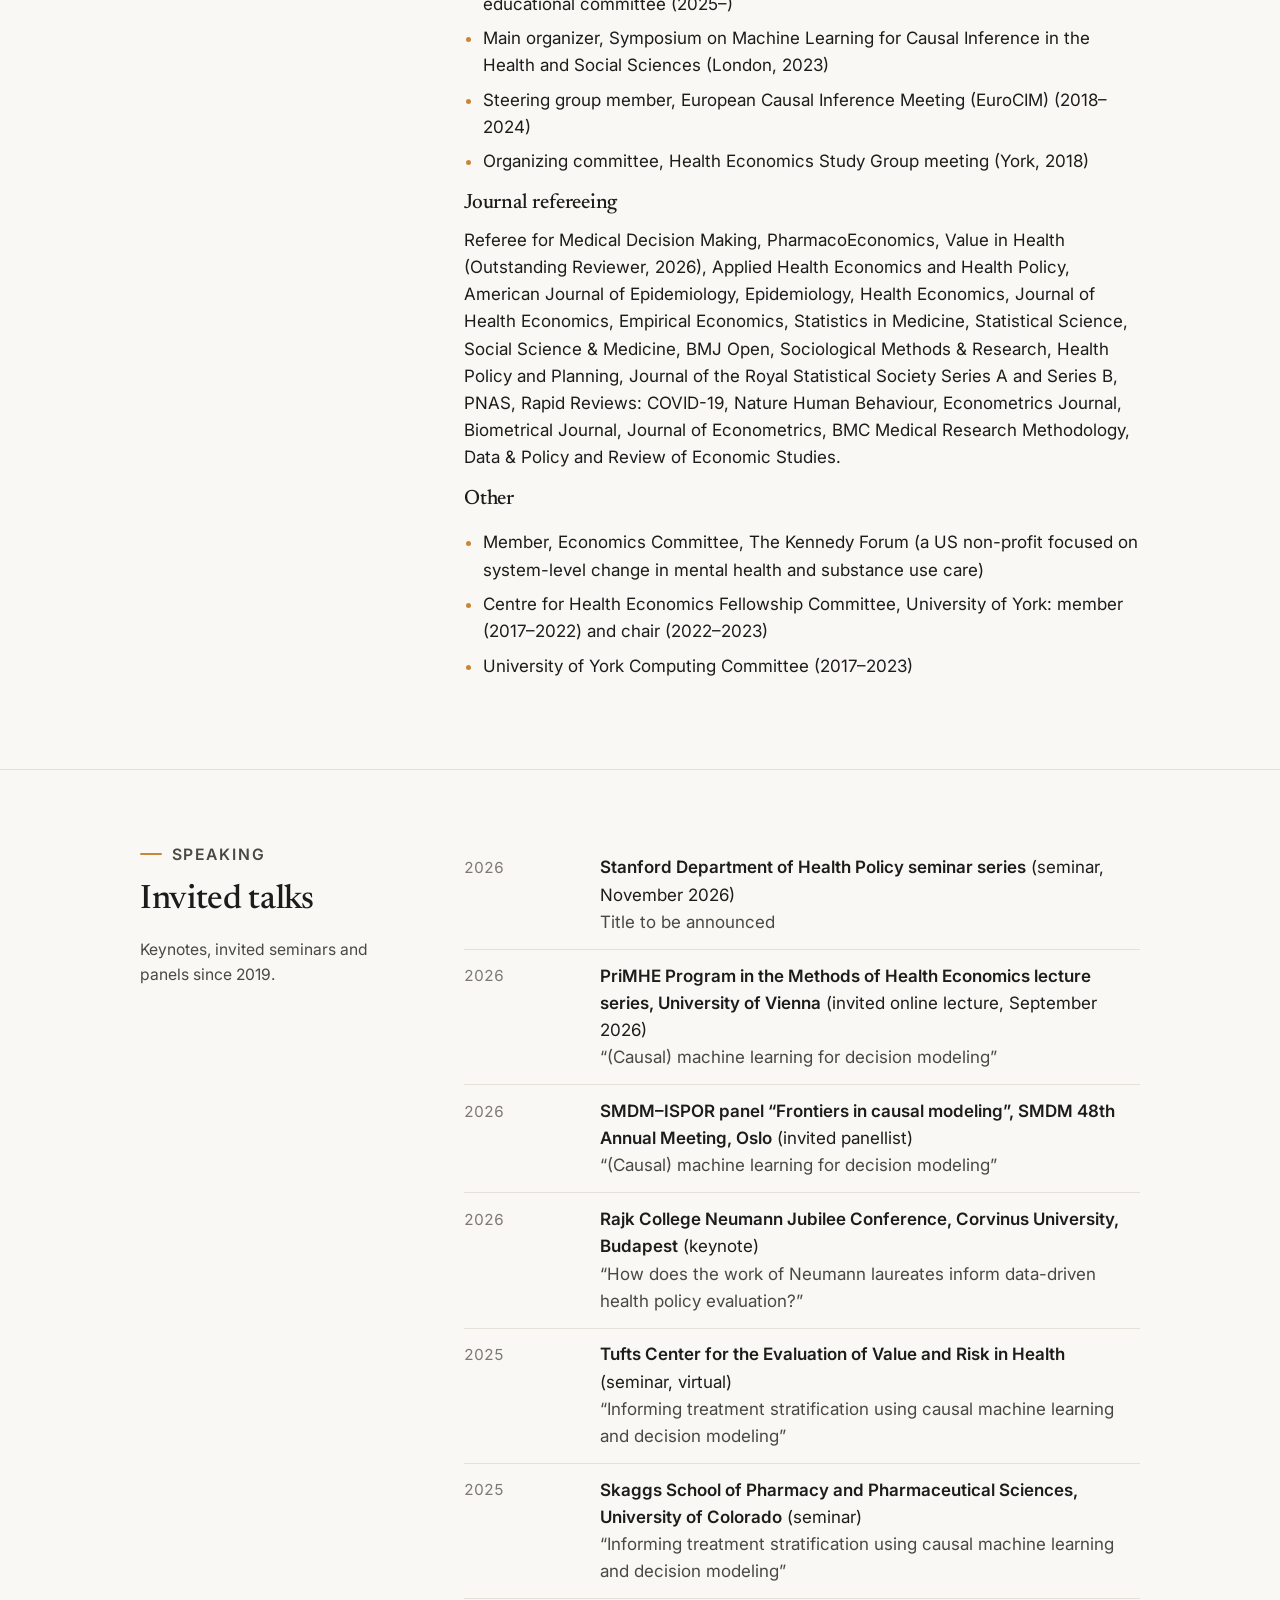
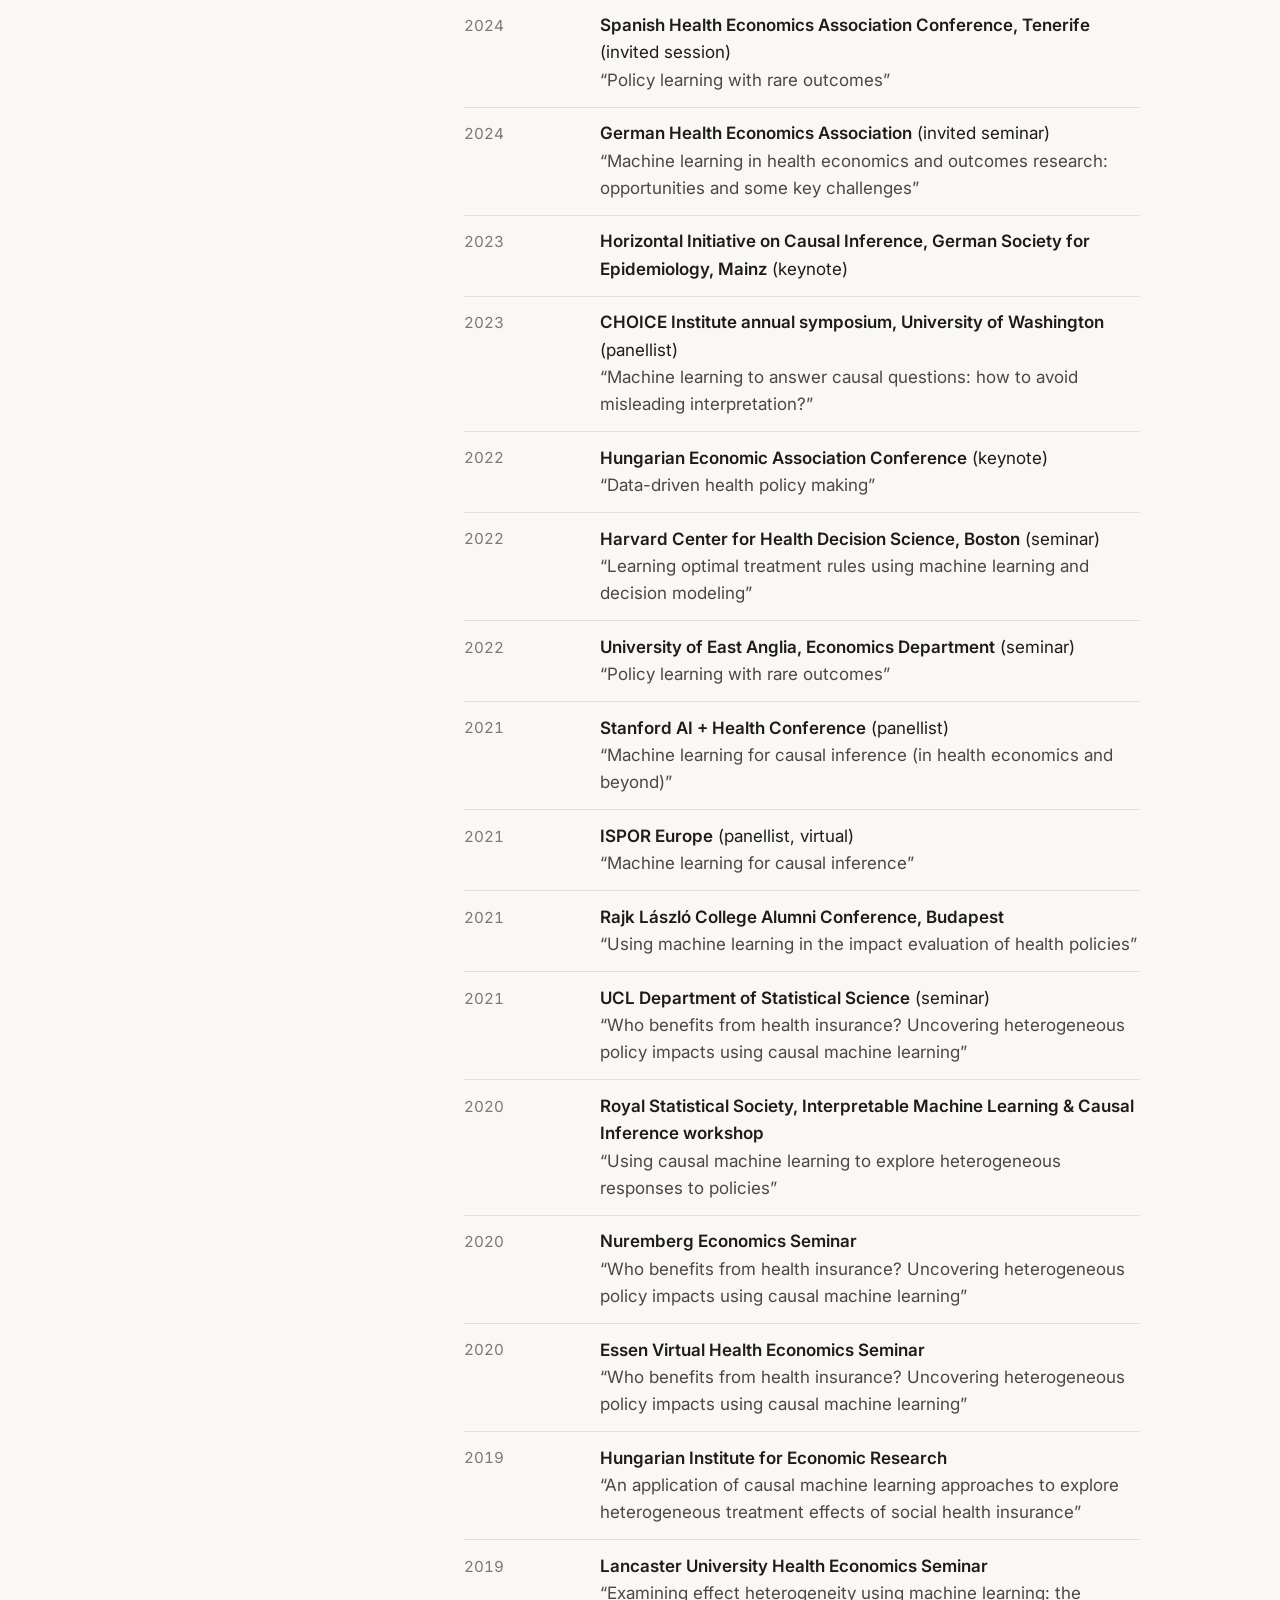
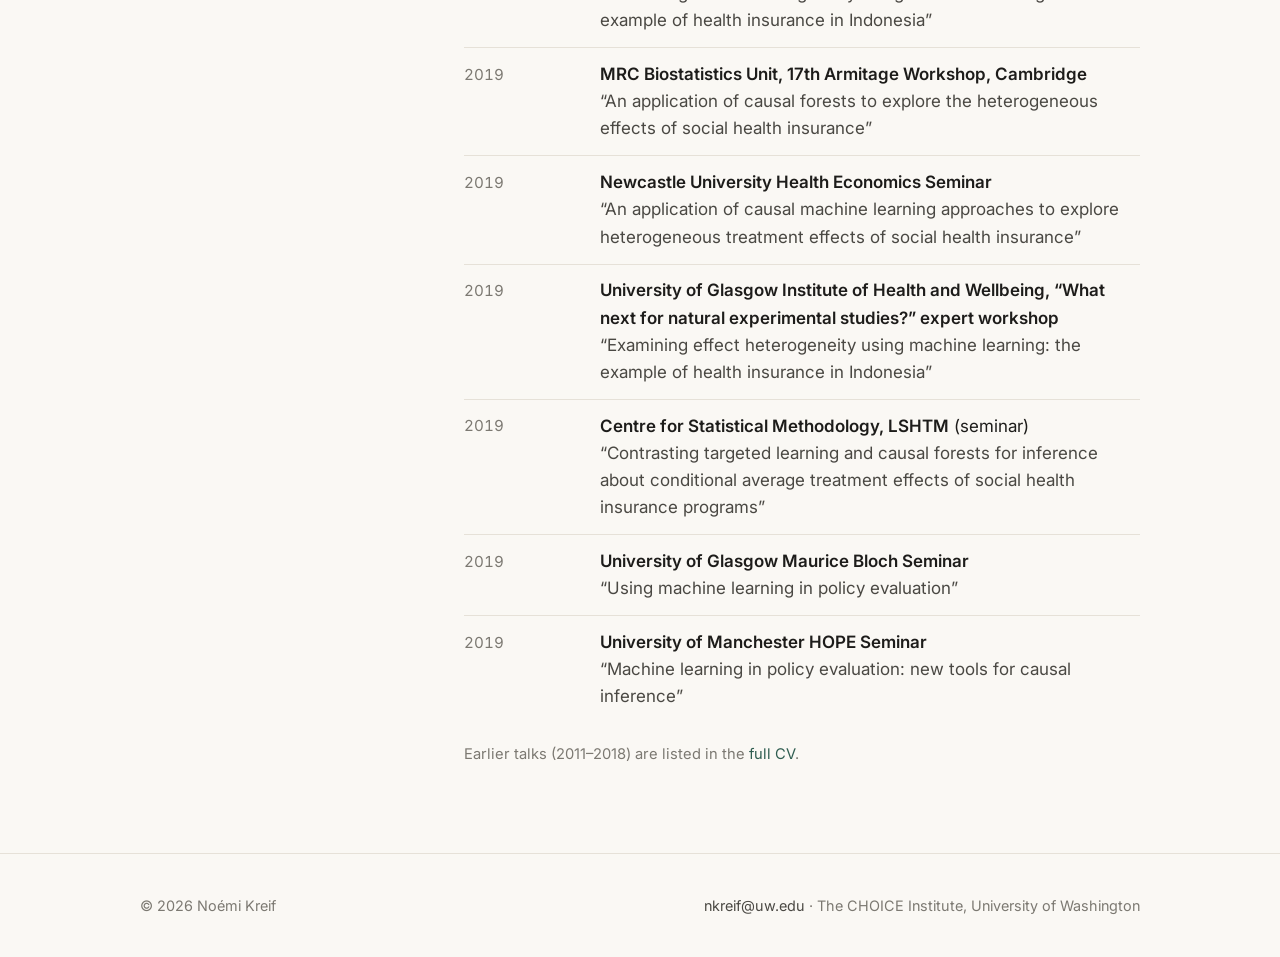
==== commit b29b86aa: "Revise tone, US spelling, citations and add former students - Plainer, more factual wording on home " ====
--- a/cv.html
+++ b/cv.html
@@ -88,10 +88,6 @@
             <p class="what"><b>Visiting Researcher</b><span class="org">Center for Targeted Machine Learning and Causal Inference, University of California, Berkeley</span></p>
           </li>
           <li>
-            <span class="when">2019&ndash;</span>
-            <p class="what"><b>Honorary Research Fellow</b><span class="org">Health Economics and Health Technology Assessment (HEHTA), University of Glasgow</span></p>
-          </li>
-          <li>
             <span class="when">2016</span>
             <p class="what"><b>Visiting Researcher</b><span class="org">Kaiser Permanente Division of Research</span></p>
           </li>
@@ -181,7 +177,7 @@
           </li>
           <li>
             <span class="when">2011&ndash;2016</span>
-            <p class="what"><b>Graduate teaching assistant, Introduction to Health Economics and Economic Evaluation</b><span class="org">MSc programmes, London School of Hygiene &amp; Tropical Medicine</span></p>
+            <p class="what"><b>Graduate teaching assistant, Introduction to Health Economics and Economic Evaluation</b><span class="org">MSc programs, London School of Hygiene &amp; Tropical Medicine</span></p>
           </li>
         </ul>
 
@@ -205,15 +201,15 @@
           </li>
           <li>
             <span class="when">2019</span>
-            <p class="what"><b>Introduction to Econometric Methods for Policy and Programme Evaluation</b><span class="org">Wits School of Public Health, South Africa</span></p>
-          </li>
-          <li>
-            <span class="when">2019</span>
-            <p class="what"><b>Advanced Statistical Modelling for Economic Evaluation</b><span class="org">University of York</span></p>
+            <p class="what"><b>Introduction to Econometric Methods for Policy and Program Evaluation</b><span class="org">Wits School of Public Health, South Africa</span></p>
+          </li>
+          <li>
+            <span class="when">2019</span>
+            <p class="what"><b>Advanced Statistical Modeling for Economic Evaluation</b><span class="org">University of York</span></p>
           </li>
           <li>
             <span class="when">2018</span>
-            <p class="what"><b>Performance Assessment and Multilevel Modelling</b><span class="org">Marie Skłodowska-Curie Actions Innovative Training Network, Hamburg</span></p>
+            <p class="what"><b>Performance Assessment and Multilevel Modeling</b><span class="org">Marie Skłodowska-Curie Actions Innovative Training Network, Hamburg</span></p>
           </li>
           <li>
             <span class="when">2011&ndash;2016</span>
@@ -239,11 +235,11 @@
           </li>
           <li>
             <span class="when">2024&ndash;</span>
-            <p class="what"><b>Emily Callen</b>, thesis committee member<span class="org">Evaluating the effectiveness of state HIV pre-exposure prophylaxis drug assistance programmes. In progress</span></p>
+            <p class="what"><b>Emily Callen</b>, thesis committee member<span class="org">Evaluating the effectiveness of state HIV pre-exposure prophylaxis drug assistance programs. In progress</span></p>
           </li>
           <li>
             <span class="when">2021&ndash;</span>
-            <p class="what"><b>Nadine Kraamwinkel-Jha</b> (University of Gothenburg), co-supervisor<span class="org">Overcoming the plateau in public health and development in low- and middle-income countries: analysing heterogeneity and effects of policies and interventions. In progress</span></p>
+            <p class="what"><b>Nadine Kraamwinkel-Jha</b> (University of Gothenburg), co-supervisor<span class="org">Overcoming the plateau in public health and development in low- and middle-income countries: analyzing heterogeneity and effects of policies and interventions. In progress</span></p>
           </li>
           <li>
             <span class="when">2019&ndash;2023</span>
@@ -294,7 +290,7 @@
         <h3>Grant panels and reviewing</h3>
         <ul>
           <li>Panel member: UK Centre of Excellence for Development Impact and Learning (CEDIL) (2019); MRC Artificial Intelligence for Better Biomedical and Health Research (2021&ndash;2024); UKRI Better Methods, Better Research panel (2023&ndash;2024)</li>
-          <li>Reviewed grant proposals for the Medical Research Council, NIHR HTA Programme, Hungarian National Research, Development and Innovation Office, DHSC/UKRI COVID-19 Rapid Response Rolling Call (College of Experts), Health Foundation, Swiss National Science Foundation, University of Washington Royalty Research Fund, NASA Human Research Program and Israel Science Foundation; reviewed grant reports for the Patient-Centered Outcomes Research Institute (PCORI)</li>
+          <li>Reviewed grant proposals for the Medical Research Council, NIHR HTA Program, Hungarian National Research, Development and Innovation Office, DHSC/UKRI COVID-19 Rapid Response Rolling Call (College of Experts), Health Foundation, Swiss National Science Foundation, University of Washington Royalty Research Fund, NASA Human Research Program and Israel Science Foundation; reviewed grant reports for the Patient-Centered Outcomes Research Institute (PCORI)</li>
           <li>Invited reviewer, Pedro Pita Barros Award, Portuguese Association of Health Economics (APES)</li>
           <li>Abstract reviewer: AcademyHealth (2026), SMDM (2026), iHEA (2020), EuroCIM (2018&ndash;2025)</li>
         </ul>
@@ -303,9 +299,9 @@
         <ul>
           <li>Chair and discussant, session &ldquo;New frontiers in causal inference: clinical, equity and policy evaluations&rdquo;, AcademyHealth Annual Research Meeting 2026, Seattle</li>
           <li>Society for Causal Inference: scientific committee, 2025 conference (Detroit); educational committee (2025&ndash;)</li>
-          <li>Main organiser, Symposium on Machine Learning for Causal Inference in the Health and Social Sciences (London, 2023)</li>
+          <li>Main organizer, Symposium on Machine Learning for Causal Inference in the Health and Social Sciences (London, 2023)</li>
           <li>Steering group member, European Causal Inference Meeting (EuroCIM) (2018&ndash;2024)</li>
-          <li>Organising committee, Health Economics Study Group meeting (York, 2018)</li>
+          <li>Organizing committee, Health Economics Study Group meeting (York, 2018)</li>
         </ul>
 
         <h3>Journal refereeing</h3>
@@ -336,11 +332,11 @@
           </li>
           <li>
             <span class="when">2026</span>
-            <p class="what"><b>PriMHE Programme in the Methods of Health Economics lecture series, University of Vienna</b> (invited online lecture, September 2026)<span class="org">&ldquo;(Causal) machine learning for decision modelling&rdquo;</span></p>
-          </li>
-          <li>
-            <span class="when">2026</span>
-            <p class="what"><b>SMDM&ndash;ISPOR panel &ldquo;Frontiers in causal modeling&rdquo;, SMDM 48th Annual Meeting, Oslo</b> (invited panellist)<span class="org">&ldquo;(Causal) machine learning for decision modelling&rdquo;</span></p>
+            <p class="what"><b>PriMHE Program in the Methods of Health Economics lecture series, University of Vienna</b> (invited online lecture, September 2026)<span class="org">&ldquo;(Causal) machine learning for decision modeling&rdquo;</span></p>
+          </li>
+          <li>
+            <span class="when">2026</span>
+            <p class="what"><b>SMDM&ndash;ISPOR panel &ldquo;Frontiers in causal modeling&rdquo;, SMDM 48th Annual Meeting, Oslo</b> (invited panellist)<span class="org">&ldquo;(Causal) machine learning for decision modeling&rdquo;</span></p>
           </li>
           <li>
             <span class="when">2026</span>
@@ -348,11 +344,11 @@
           </li>
           <li>
             <span class="when">2025</span>
-            <p class="what"><b>Tufts Center for the Evaluation of Value and Risk in Health</b> (seminar, virtual)<span class="org">&ldquo;Informing treatment stratification using causal machine learning and decision modelling&rdquo;</span></p>
+            <p class="what"><b>Tufts Center for the Evaluation of Value and Risk in Health</b> (seminar, virtual)<span class="org">&ldquo;Informing treatment stratification using causal machine learning and decision modeling&rdquo;</span></p>
           </li>
           <li>
             <span class="when">2025</span>
-            <p class="what"><b>Skaggs School of Pharmacy and Pharmaceutical Sciences, University of Colorado</b> (seminar)<span class="org">&ldquo;Informing treatment stratification using causal machine learning and decision modelling&rdquo;</span></p>
+            <p class="what"><b>Skaggs School of Pharmacy and Pharmaceutical Sciences, University of Colorado</b> (seminar)<span class="org">&ldquo;Informing treatment stratification using causal machine learning and decision modeling&rdquo;</span></p>
           </li>
           <li>
             <span class="when">2024</span>
@@ -376,7 +372,7 @@
           </li>
           <li>
             <span class="when">2022</span>
-            <p class="what"><b>Harvard Center for Health Decision Science, Boston</b> (seminar)<span class="org">&ldquo;Learning optimal treatment rules using machine learning and decision modelling&rdquo;</span></p>
+            <p class="what"><b>Harvard Center for Health Decision Science, Boston</b> (seminar)<span class="org">&ldquo;Learning optimal treatment rules using machine learning and decision modeling&rdquo;</span></p>
           </li>
           <li>
             <span class="when">2022</span>
@@ -424,15 +420,15 @@
           </li>
           <li>
             <span class="when">2019</span>
+            <p class="what"><b>Newcastle University Health Economics Seminar</b><span class="org">&ldquo;An application of causal machine learning approaches to explore heterogeneous treatment effects of social health insurance&rdquo;</span></p>
+          </li>
+          <li>
+            <span class="when">2019</span>
             <p class="what"><b>University of Glasgow Institute of Health and Wellbeing, &ldquo;What next for natural experimental studies?&rdquo; expert workshop</b><span class="org">&ldquo;Examining effect heterogeneity using machine learning: the example of health insurance in Indonesia&rdquo;</span></p>
           </li>
           <li>
             <span class="when">2019</span>
-            <p class="what"><b>Newcastle University Health Economics Seminar</b><span class="org">&ldquo;An application of causal machine learning approaches to explore heterogeneous treatment effects of social health insurance&rdquo;</span></p>
-          </li>
-          <li>
-            <span class="when">2019</span>
-            <p class="what"><b>Centre for Statistical Methodology, LSHTM</b> (seminar)<span class="org">&ldquo;Contrasting targeted learning and causal forests for inference about conditional average treatment effects of social health insurance programmes&rdquo;</span></p>
+            <p class="what"><b>Centre for Statistical Methodology, LSHTM</b> (seminar)<span class="org">&ldquo;Contrasting targeted learning and causal forests for inference about conditional average treatment effects of social health insurance programs&rdquo;</span></p>
           </li>
           <li>
             <span class="when">2019</span>
--- a/assets/style.css
+++ b/assets/style.css
@@ -254,3 +254,20 @@
   .timeline li { grid-template-columns: 1fr; gap: .1rem; }
 }
 @media (prefers-reduced-motion: reduce) { html { scroll-behavior: auto; } .pill { transition: none; } }
+
+/* ------------------------------------------------------------------
+   Citation lists (filled by scripts/build.py)
+------------------------------------------------------------------ */
+.cite-label, .examples-label { margin-bottom: .3rem; }
+.cite-list { padding-left: 1.2rem; margin: 0; font-size: .92rem; color: var(--ink-2); }
+.cite-list li { margin-bottom: .55rem; }
+.cite-list li::marker { color: var(--highlight); }
+.cite-list a { color: var(--ink); }
+.cite-list a:hover { color: var(--accent); }
+.cite-list b { font-weight: 600; color: var(--ink); }
+.examples { list-style: none; padding: 0; margin: 0; border-top: 1px solid var(--line); }
+.examples li { padding: .6rem 0; border-bottom: 1px solid var(--line); font-size: .92rem; line-height: 1.4; }
+.examples li:last-child { border-bottom: 0; padding-bottom: 0; }
+.examples a { color: var(--ink); font-family: var(--serif); font-size: 1rem; }
+.examples a:hover { color: var(--accent); }
+.examples .cite { display: block; color: var(--ink-3); font-size: .85rem; margin-top: .15rem; }
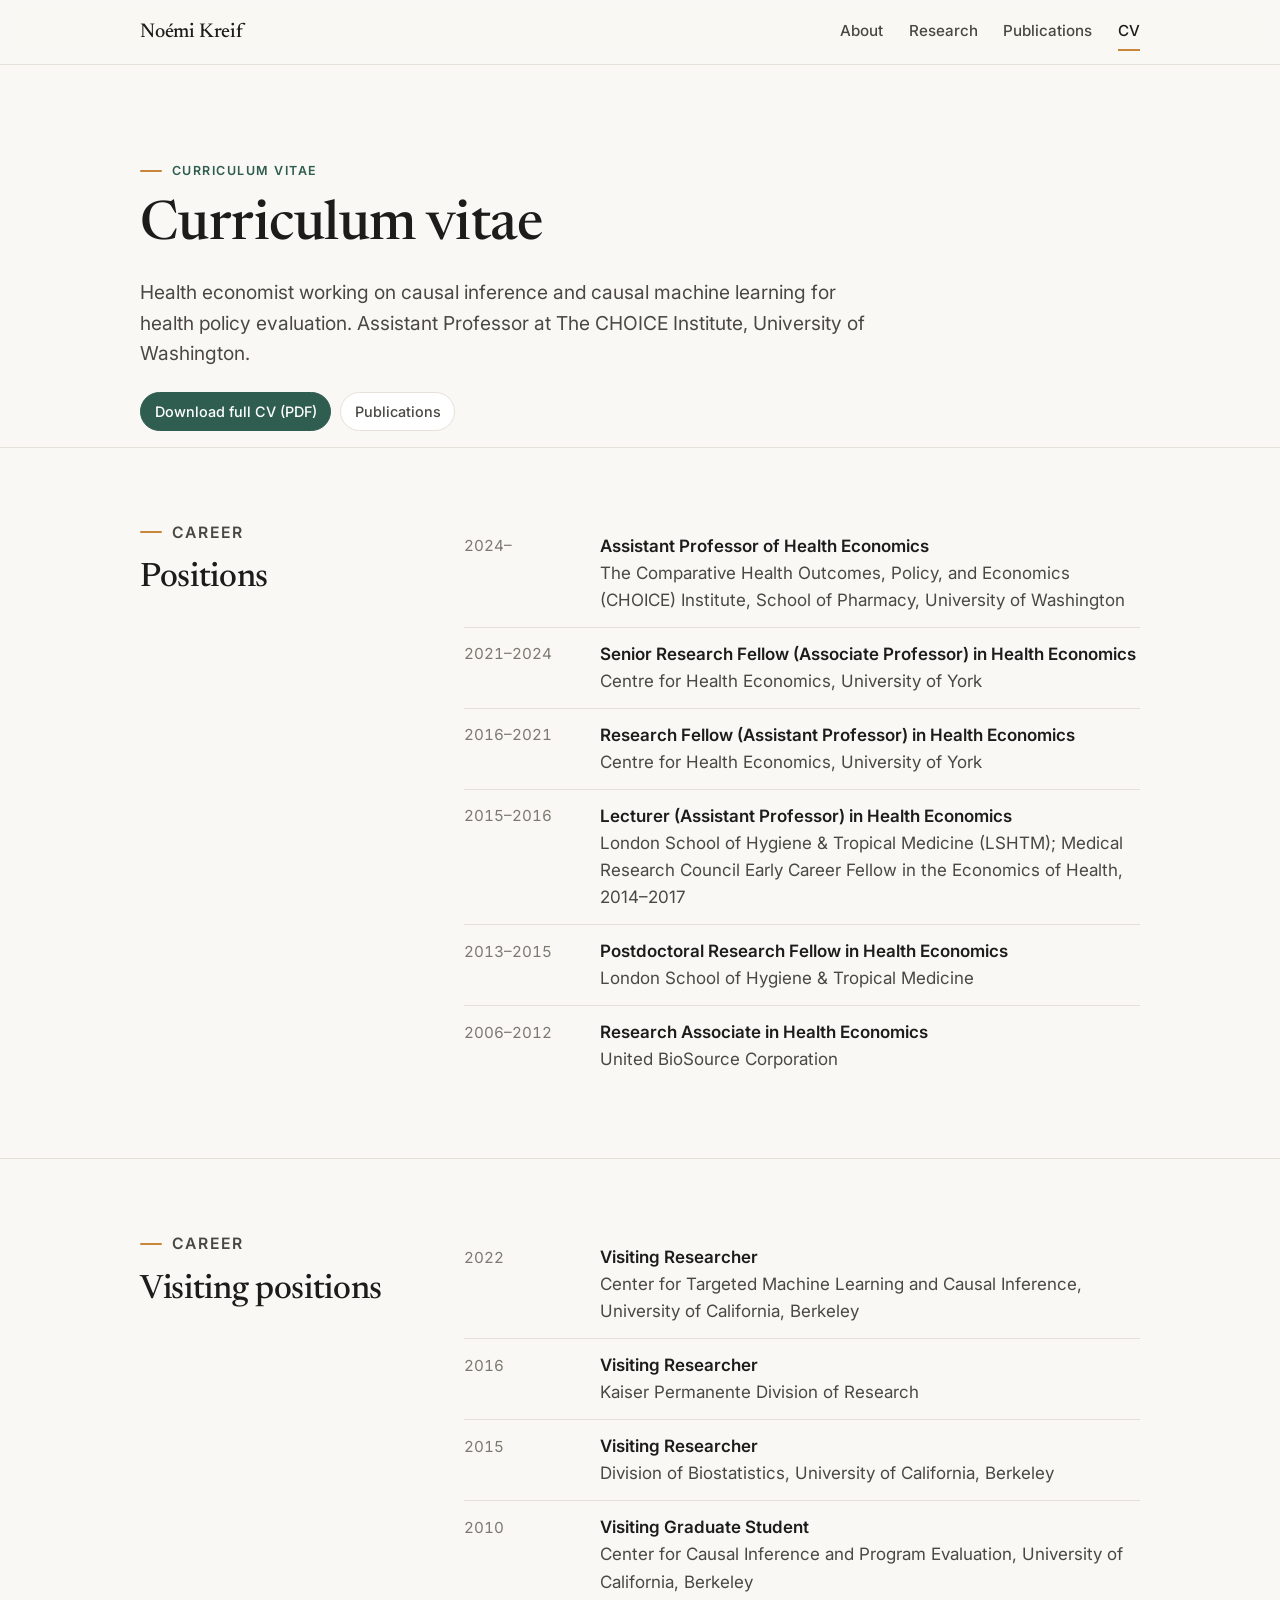
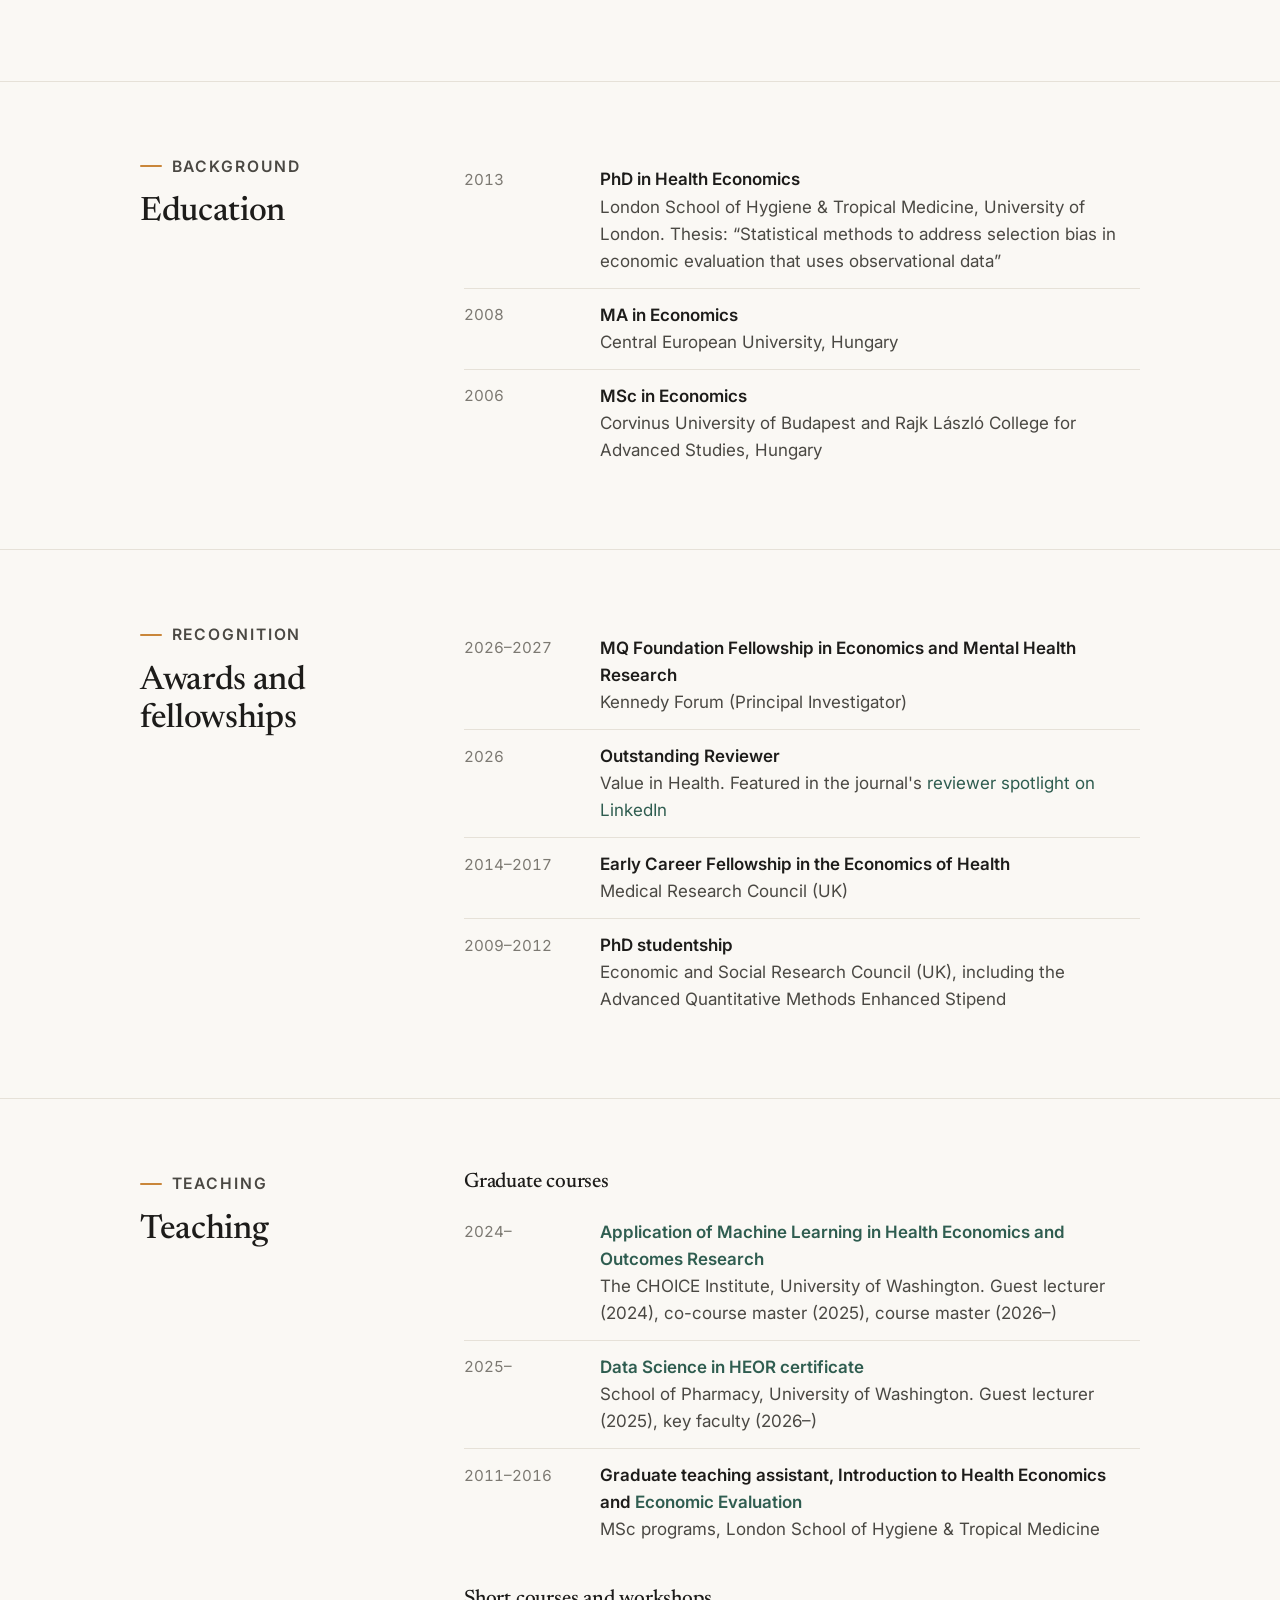
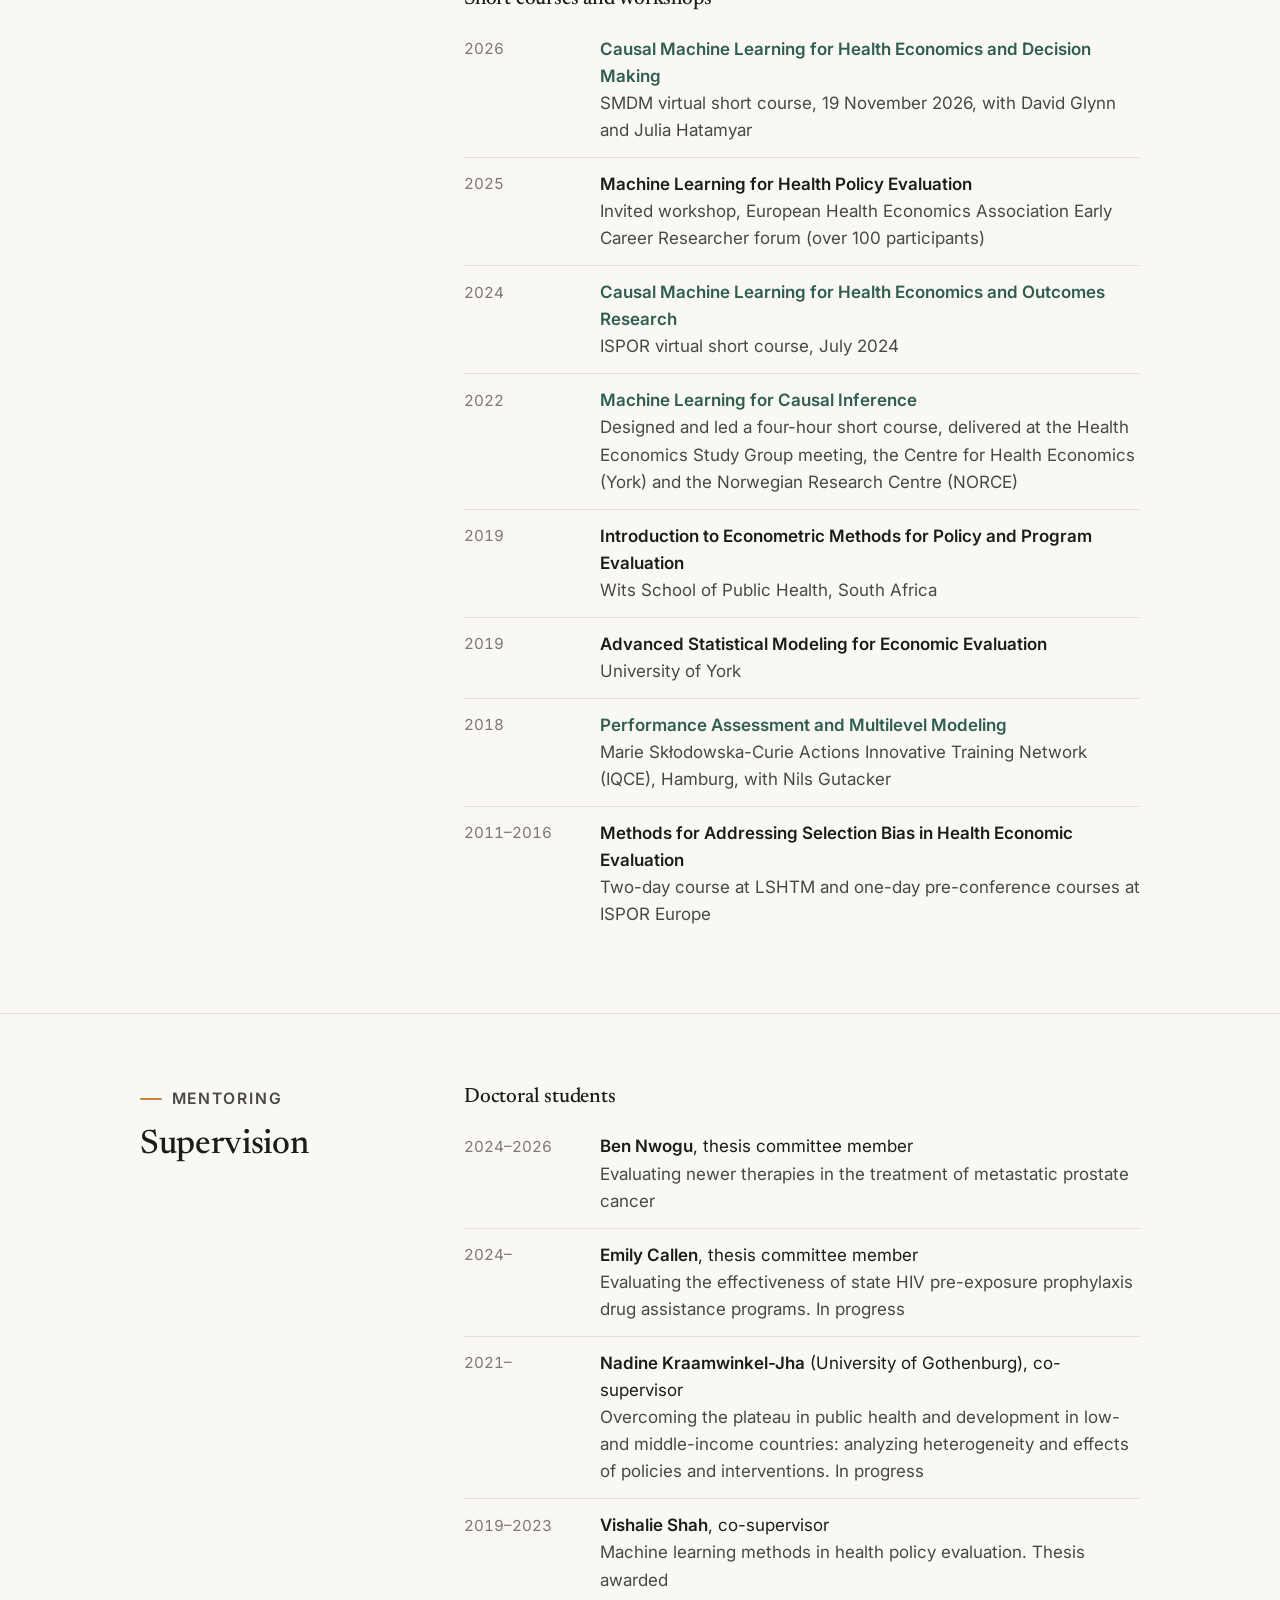
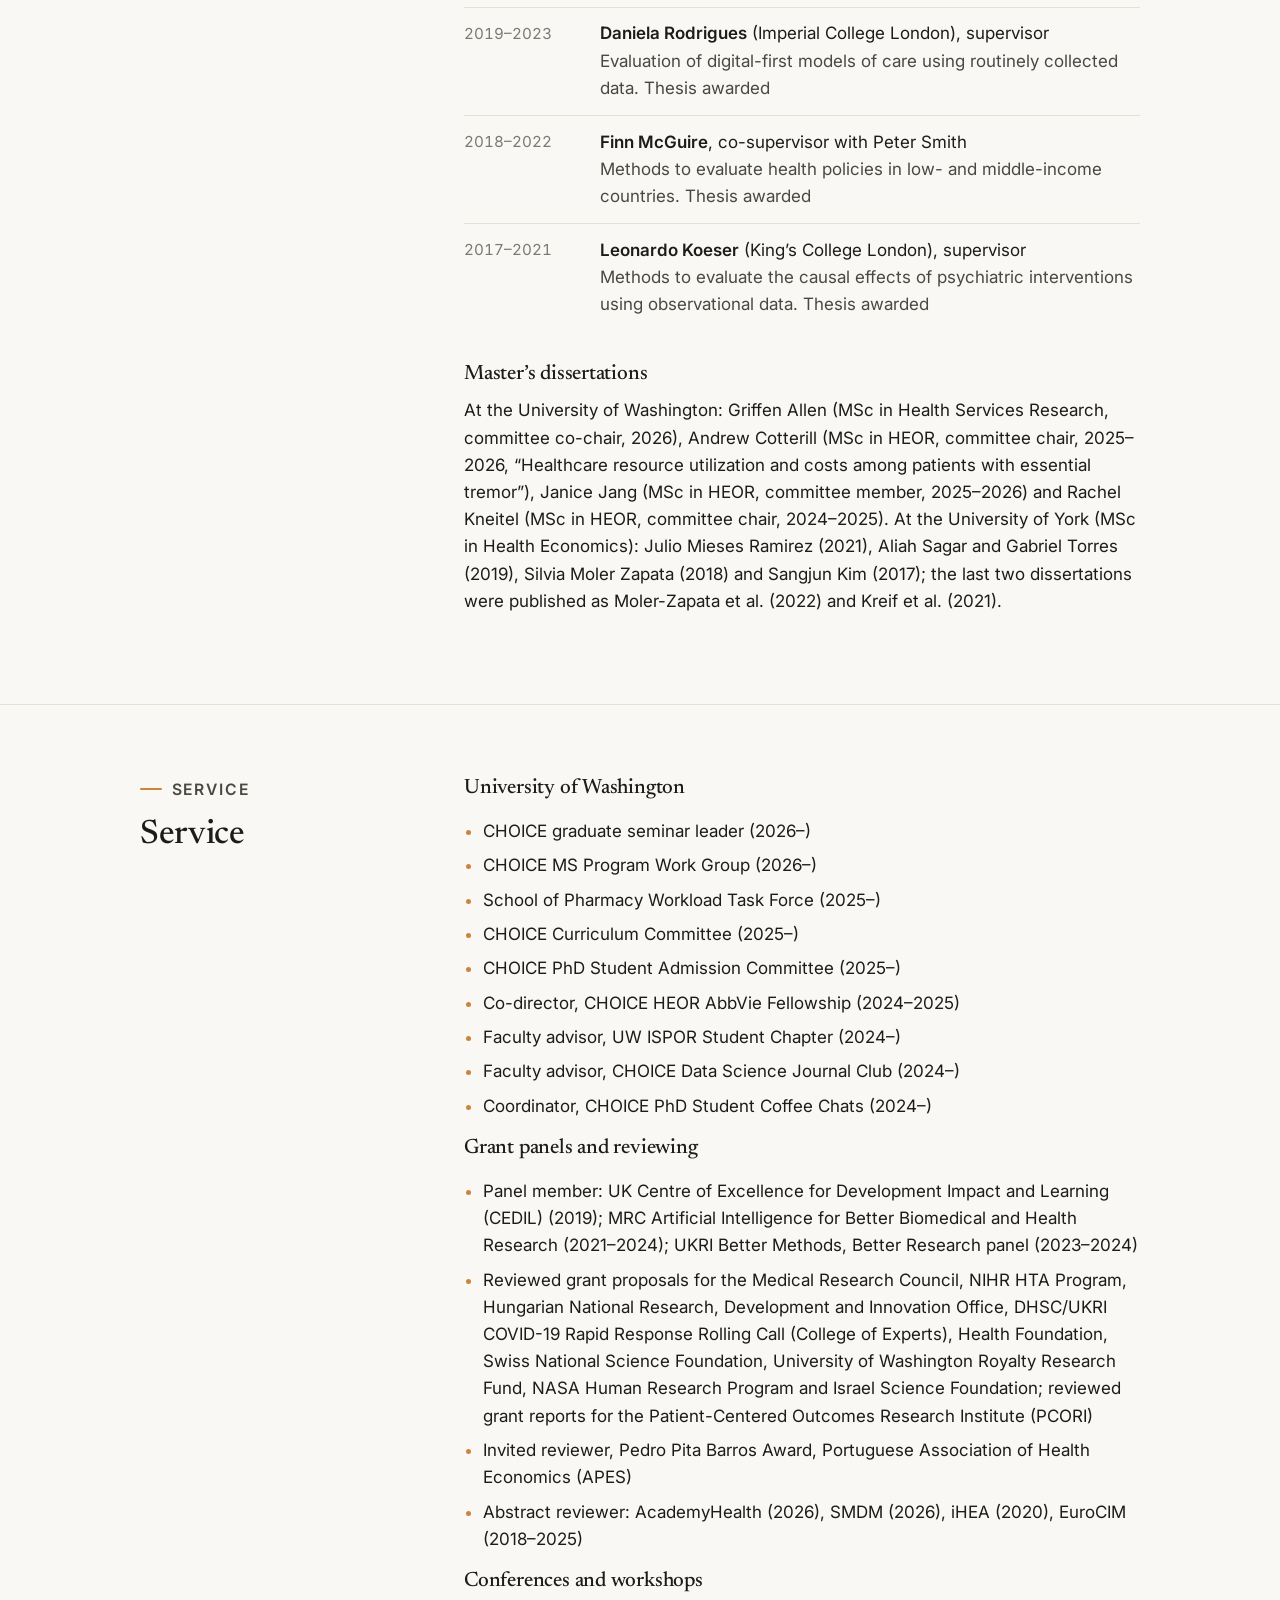
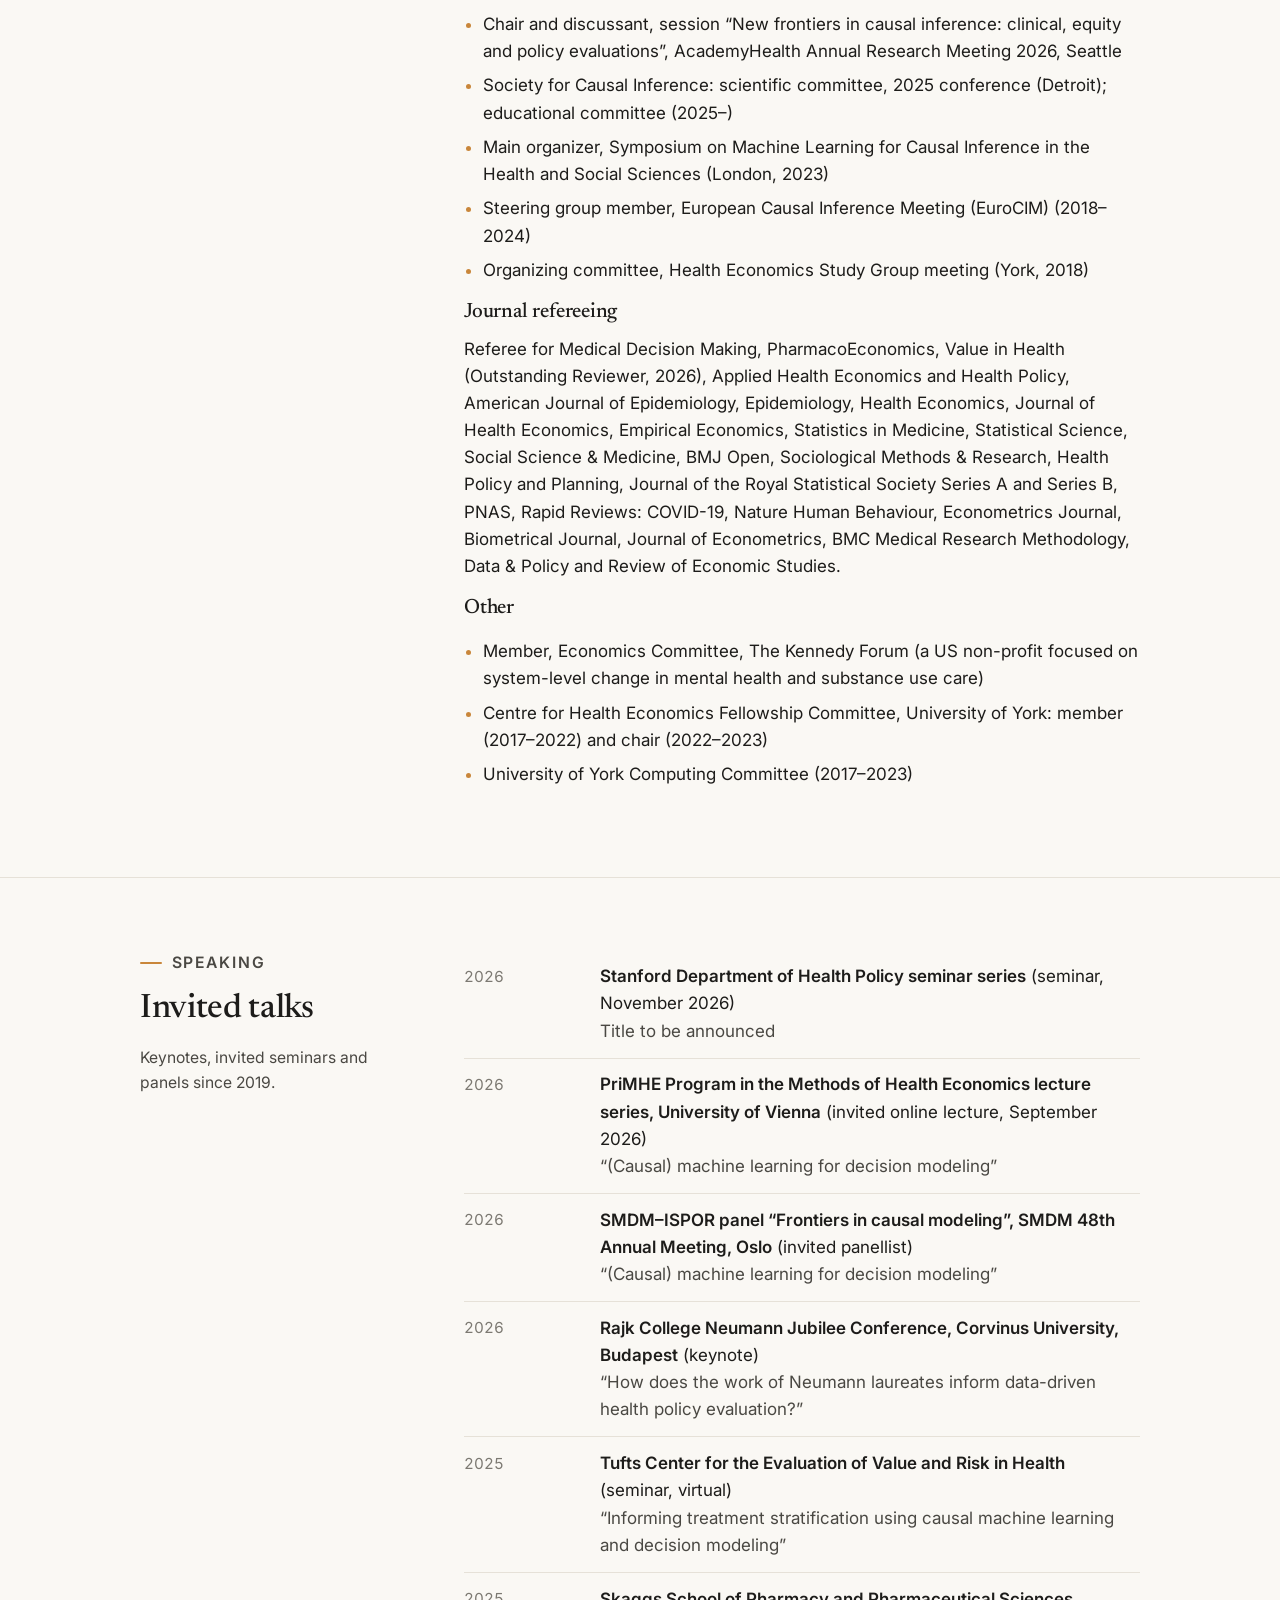
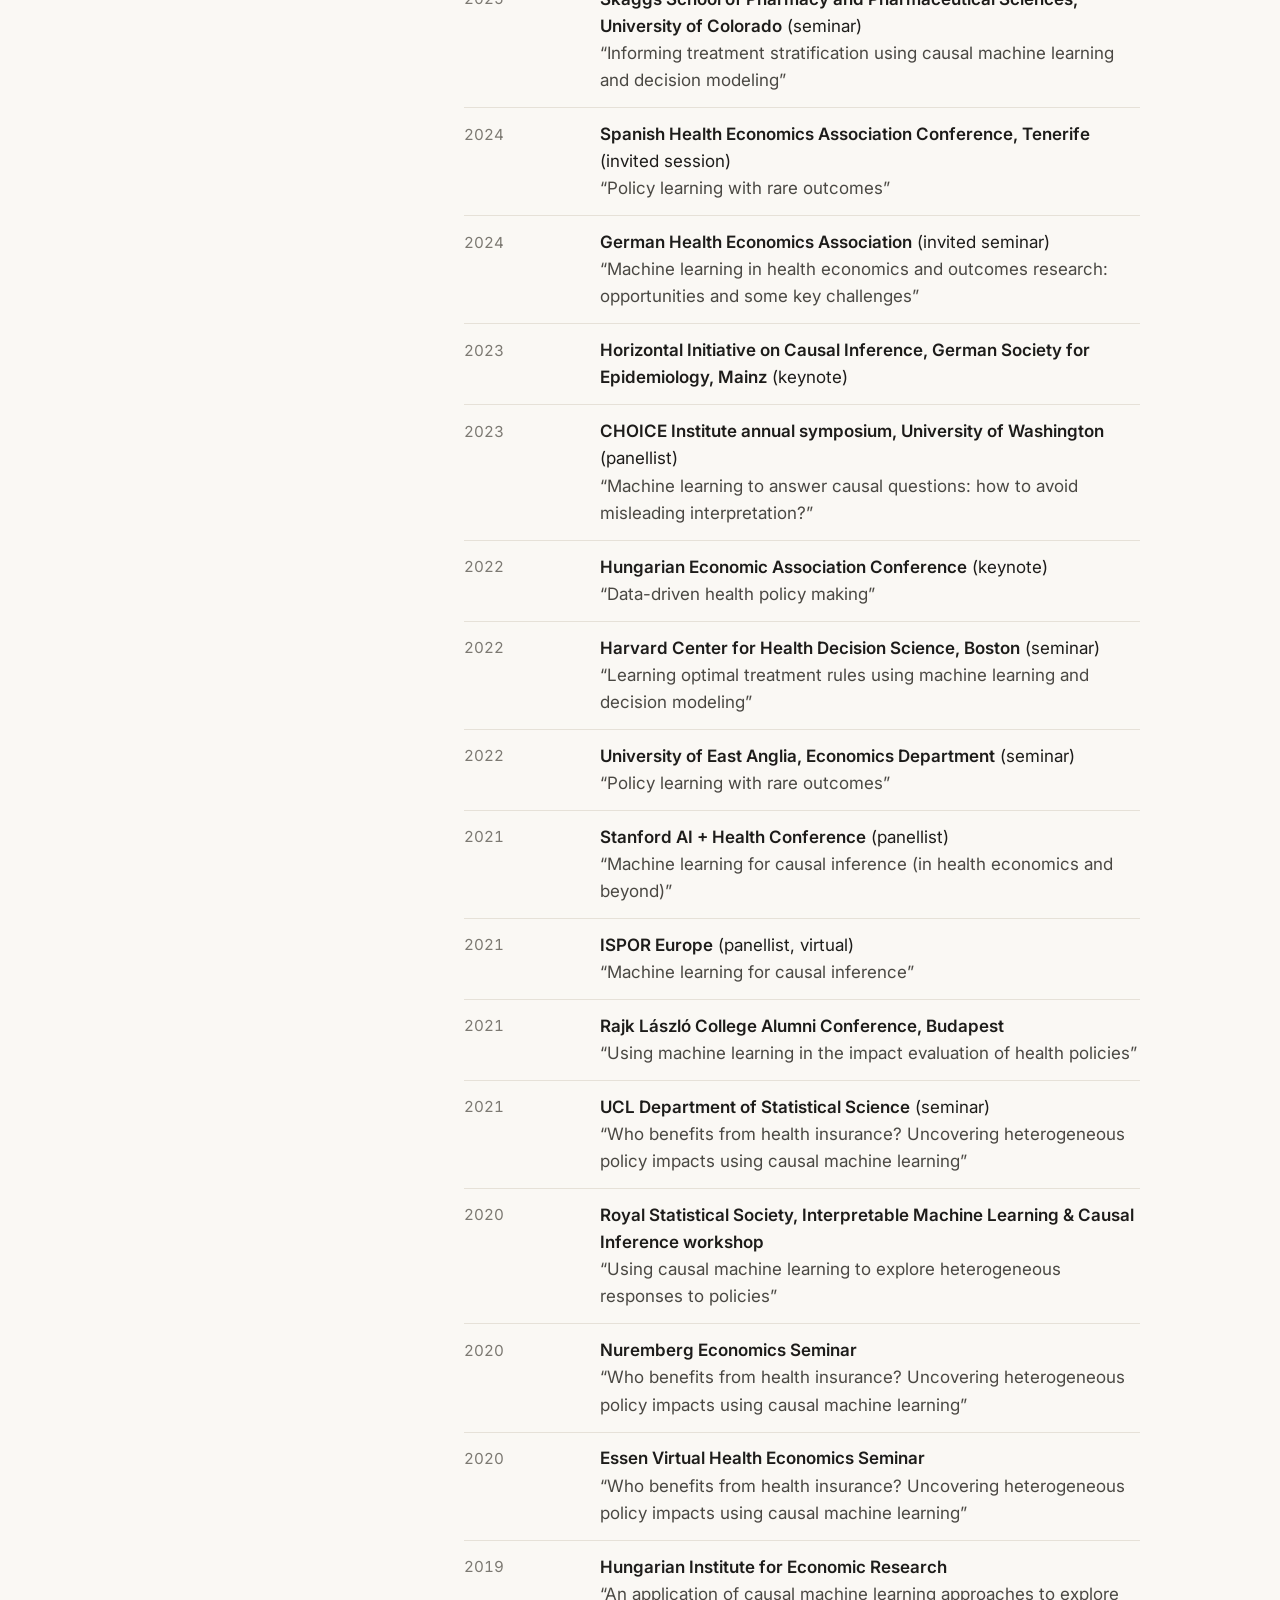
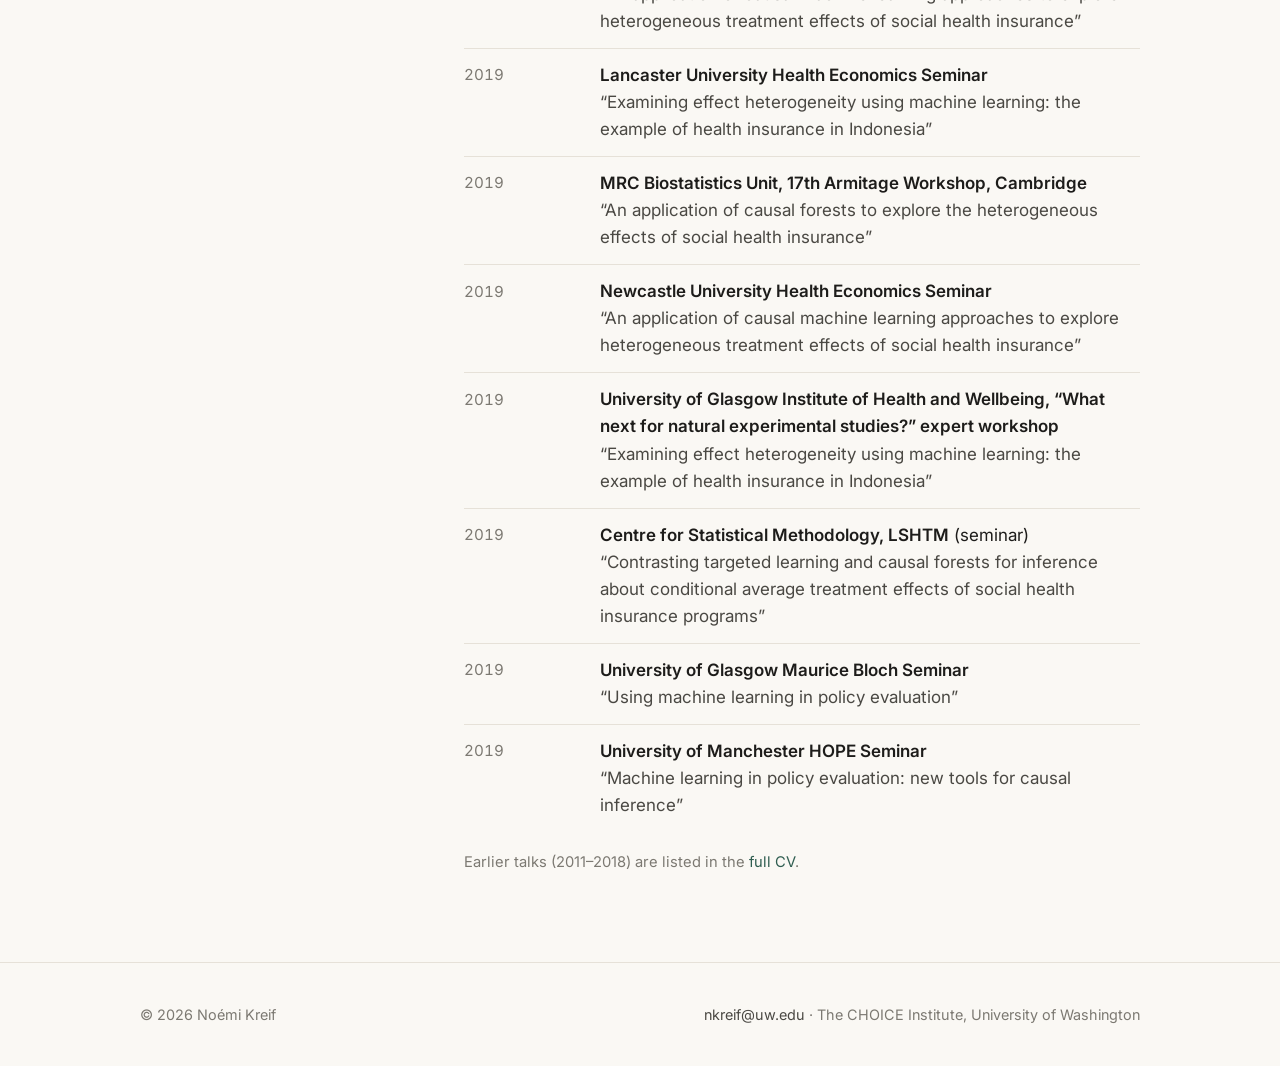
==== commit 0852918d: "Link teaching entries, award spotlight and SMDM short course - Clickable links for UW course catalog" ====
--- a/cv.html
+++ b/cv.html
@@ -143,7 +143,7 @@
           </li>
           <li>
             <span class="when">2026</span>
-            <p class="what"><b>Outstanding Reviewer</b><span class="org">Value in Health</span></p>
+            <p class="what"><b>Outstanding Reviewer</b><span class="org">Value in Health. Featured in the journal's <a href="https://www.linkedin.com/showcase/value-in-health/" target="_blank" rel="noopener">reviewer spotlight on LinkedIn</a></span></p>
           </li>
           <li>
             <span class="when">2014&ndash;2017</span>
@@ -169,35 +169,35 @@
         <ul class="timeline">
           <li>
             <span class="when">2024&ndash;</span>
-            <p class="what"><b>Application of Machine Learning in Health Economics and Outcomes Research</b><span class="org">The CHOICE Institute, University of Washington. Guest lecturer (2024), co-course master (2025), course master (2026&ndash;)</span></p>
+            <p class="what"><b><a href="https://www.washington.edu/students/crscat/heor.html" target="_blank" rel="noopener">Application of Machine Learning in Health Economics and Outcomes Research</a></b><span class="org">The CHOICE Institute, University of Washington. Guest lecturer (2024), co-course master (2025), course master (2026&ndash;)</span></p>
           </li>
           <li>
             <span class="when">2025&ndash;</span>
-            <p class="what"><b>Data Science in HEOR certificate</b><span class="org">School of Pharmacy, University of Washington. Guest lecturer (2025), key faculty (2026&ndash;)</span></p>
+            <p class="what"><b><a href="https://sop.washington.edu/choice/graduate-education-training-programs/certificate-in-data-science-methods-for-real-world-evidence-in-health/" target="_blank" rel="noopener">Data Science in HEOR certificate</a></b><span class="org">School of Pharmacy, University of Washington. Guest lecturer (2025), key faculty (2026&ndash;)</span></p>
           </li>
           <li>
             <span class="when">2011&ndash;2016</span>
-            <p class="what"><b>Graduate teaching assistant, Introduction to Health Economics and Economic Evaluation</b><span class="org">MSc programs, London School of Hygiene &amp; Tropical Medicine</span></p>
+            <p class="what"><b>Graduate teaching assistant, Introduction to Health Economics and <a href="https://www.lshtm.ac.uk/study/courses/modules/economic-evaluation" target="_blank" rel="noopener">Economic Evaluation</a></b><span class="org">MSc programs, London School of Hygiene &amp; Tropical Medicine</span></p>
           </li>
         </ul>
 
         <h3 style="margin-top: 2rem;">Short courses and workshops</h3>
         <ul class="timeline">
+          <li>
+            <span class="when">2026</span>
+            <p class="what"><b><a href="https://smdm.org/civicrm/event/info/?reset=1&amp;id=240" target="_blank" rel="noopener">Causal Machine Learning for Health Economics and Decision Making</a></b><span class="org">SMDM virtual short course, 19 November 2026, with David Glynn and Julia Hatamyar</span></p>
+          </li>
           <li>
             <span class="when">2025</span>
             <p class="what"><b>Machine Learning for Health Policy Evaluation</b><span class="org">Invited workshop, European Health Economics Association Early Career Researcher forum (over 100 participants)</span></p>
           </li>
           <li>
-            <span class="when">2026</span>
-            <p class="what"><b>Machine Learning for Causal Inference in HEOR</b><span class="org">SMDM virtual short course</span></p>
-          </li>
-          <li>
             <span class="when">2024</span>
-            <p class="what"><b>Machine Learning for Causal Inference in HEOR</b><span class="org">ISPOR virtual short course</span></p>
+            <p class="what"><b><a href="https://www.ispor.org/conferences-education/event/2024/07/10/default-calendar/march-27-28--causal-machine-learning-for-health-economics-and-outcomes-research--virtual" target="_blank" rel="noopener">Causal Machine Learning for Health Economics and Outcomes Research</a></b><span class="org">ISPOR virtual short course, July 2024</span></p>
           </li>
           <li>
             <span class="when">2022</span>
-            <p class="what"><b>Machine Learning for Causal Inference</b><span class="org">Designed and led a four-hour short course, delivered at the Health Economics Study Group meeting, the Centre for Health Economics (York) and the Norwegian Research Centre (NORCE)</span></p>
+            <p class="what"><b><a href="https://hesg.org.uk/about/ecr-sub-committee/introduction-to-machine-learning-for-causal-inference/" target="_blank" rel="noopener">Machine Learning for Causal Inference</a></b><span class="org">Designed and led a four-hour short course, delivered at the Health Economics Study Group meeting, the Centre for Health Economics (York) and the Norwegian Research Centre (NORCE)</span></p>
           </li>
           <li>
             <span class="when">2019</span>
@@ -209,7 +209,7 @@
           </li>
           <li>
             <span class="when">2018</span>
-            <p class="what"><b>Performance Assessment and Multilevel Modeling</b><span class="org">Marie Skłodowska-Curie Actions Innovative Training Network, Hamburg</span></p>
+            <p class="what"><b><a href="https://www.iqce.uni-hamburg.de/phd-programme.html" target="_blank" rel="noopener">Performance Assessment and Multilevel Modeling</a></b><span class="org">Marie Skłodowska-Curie Actions Innovative Training Network (IQCE), Hamburg, with Nils Gutacker</span></p>
           </li>
           <li>
             <span class="when">2011&ndash;2016</span>
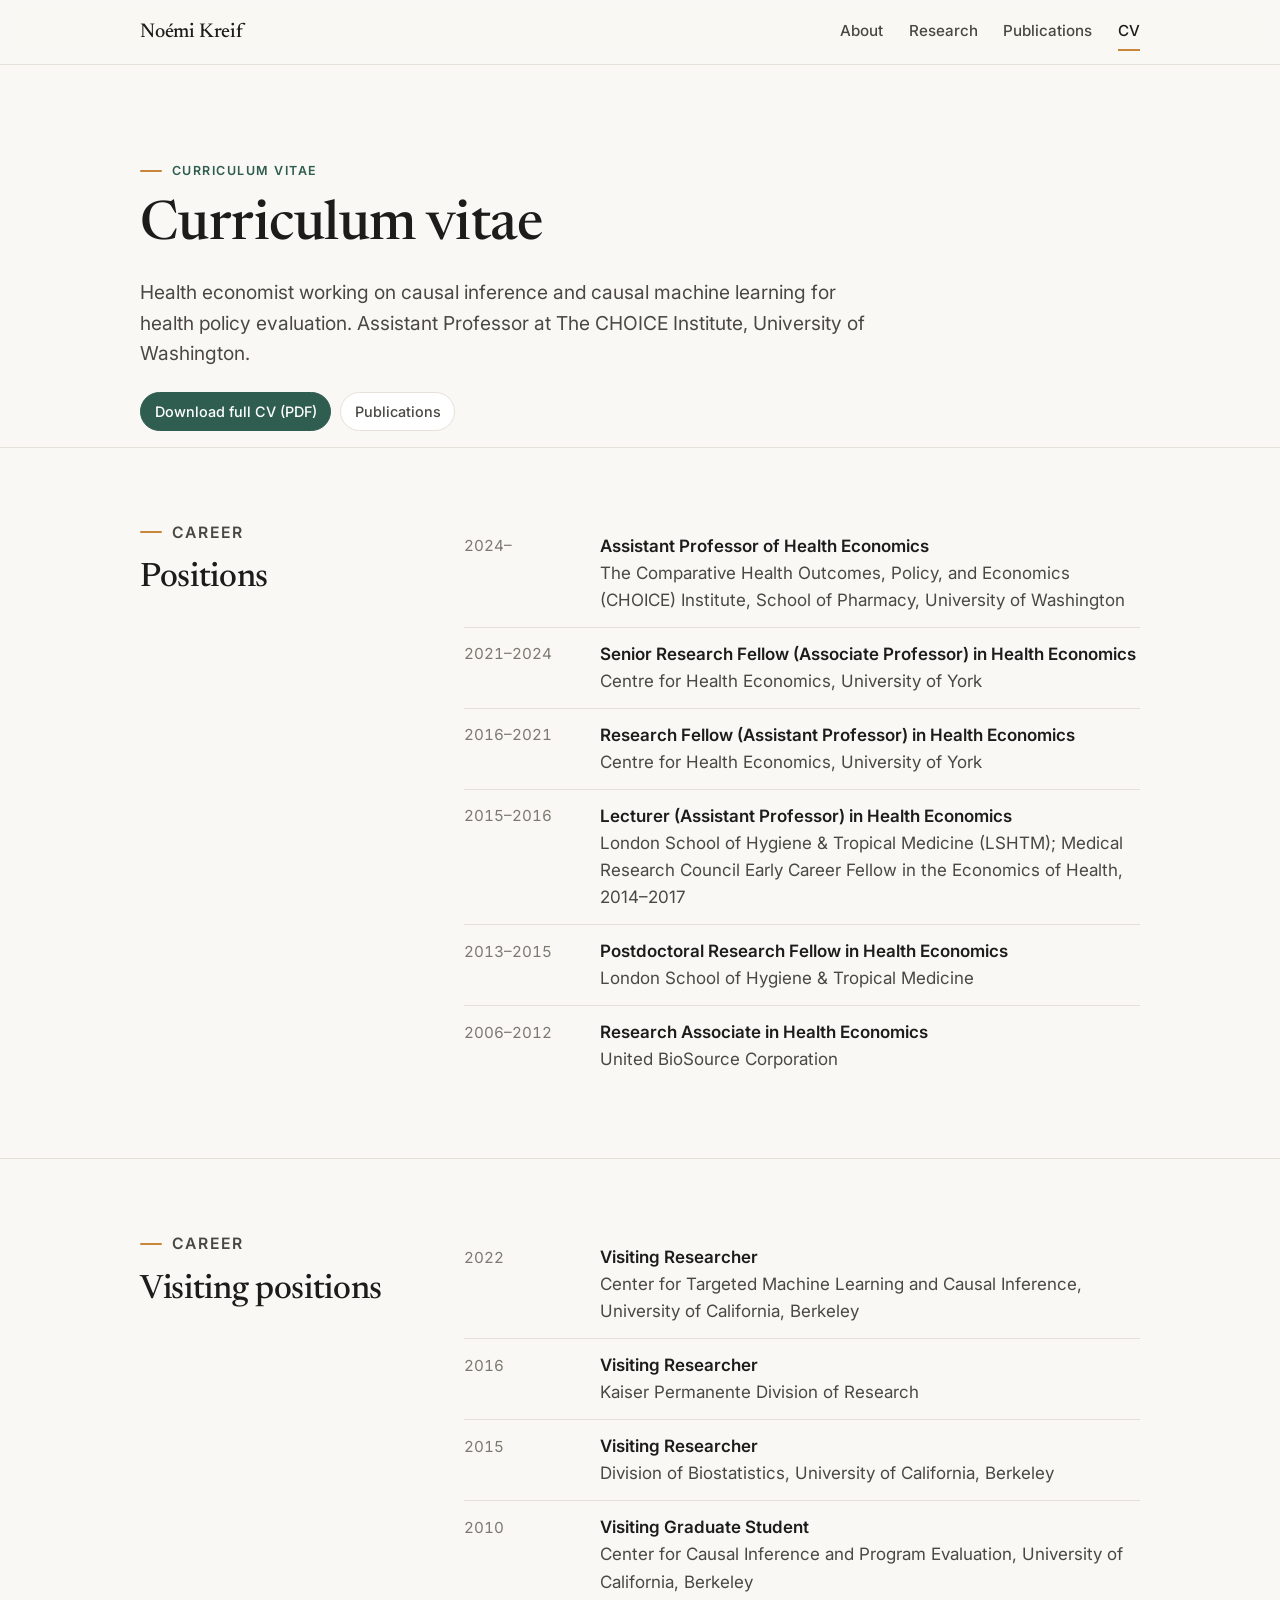
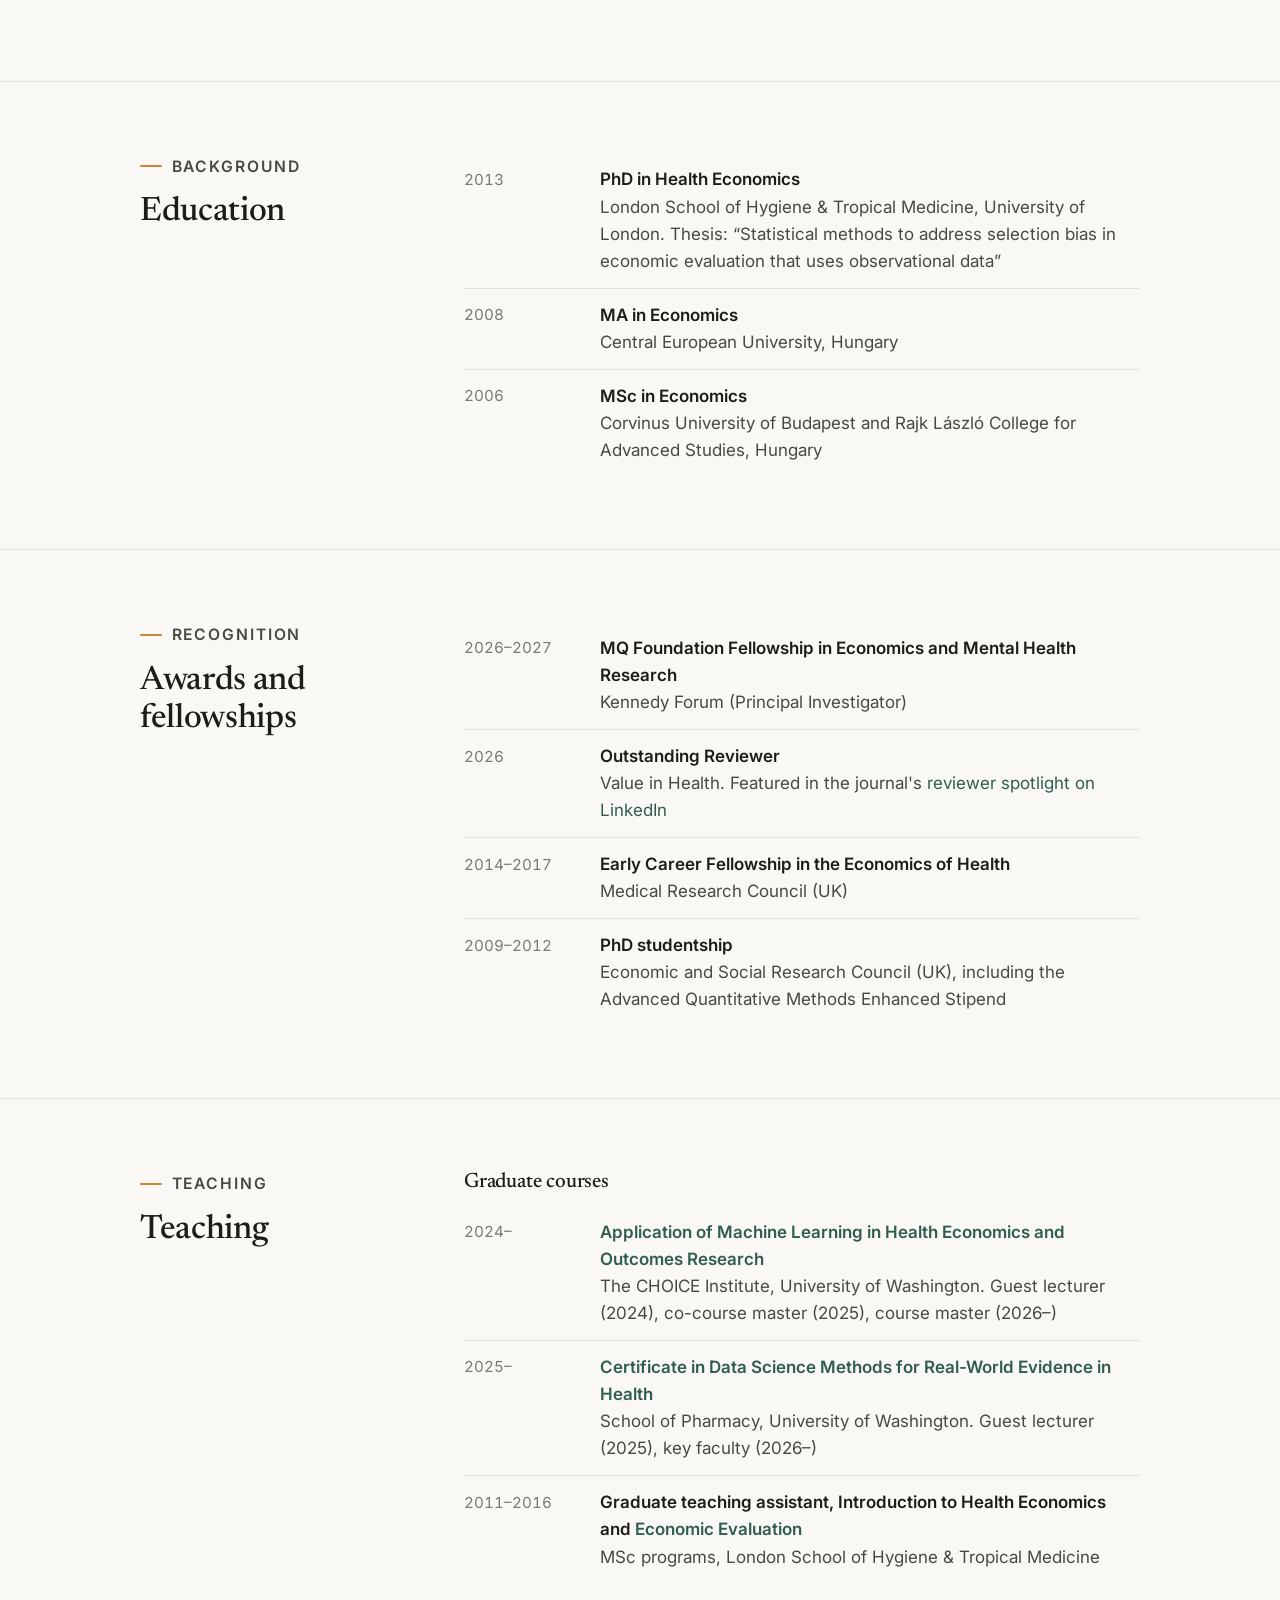
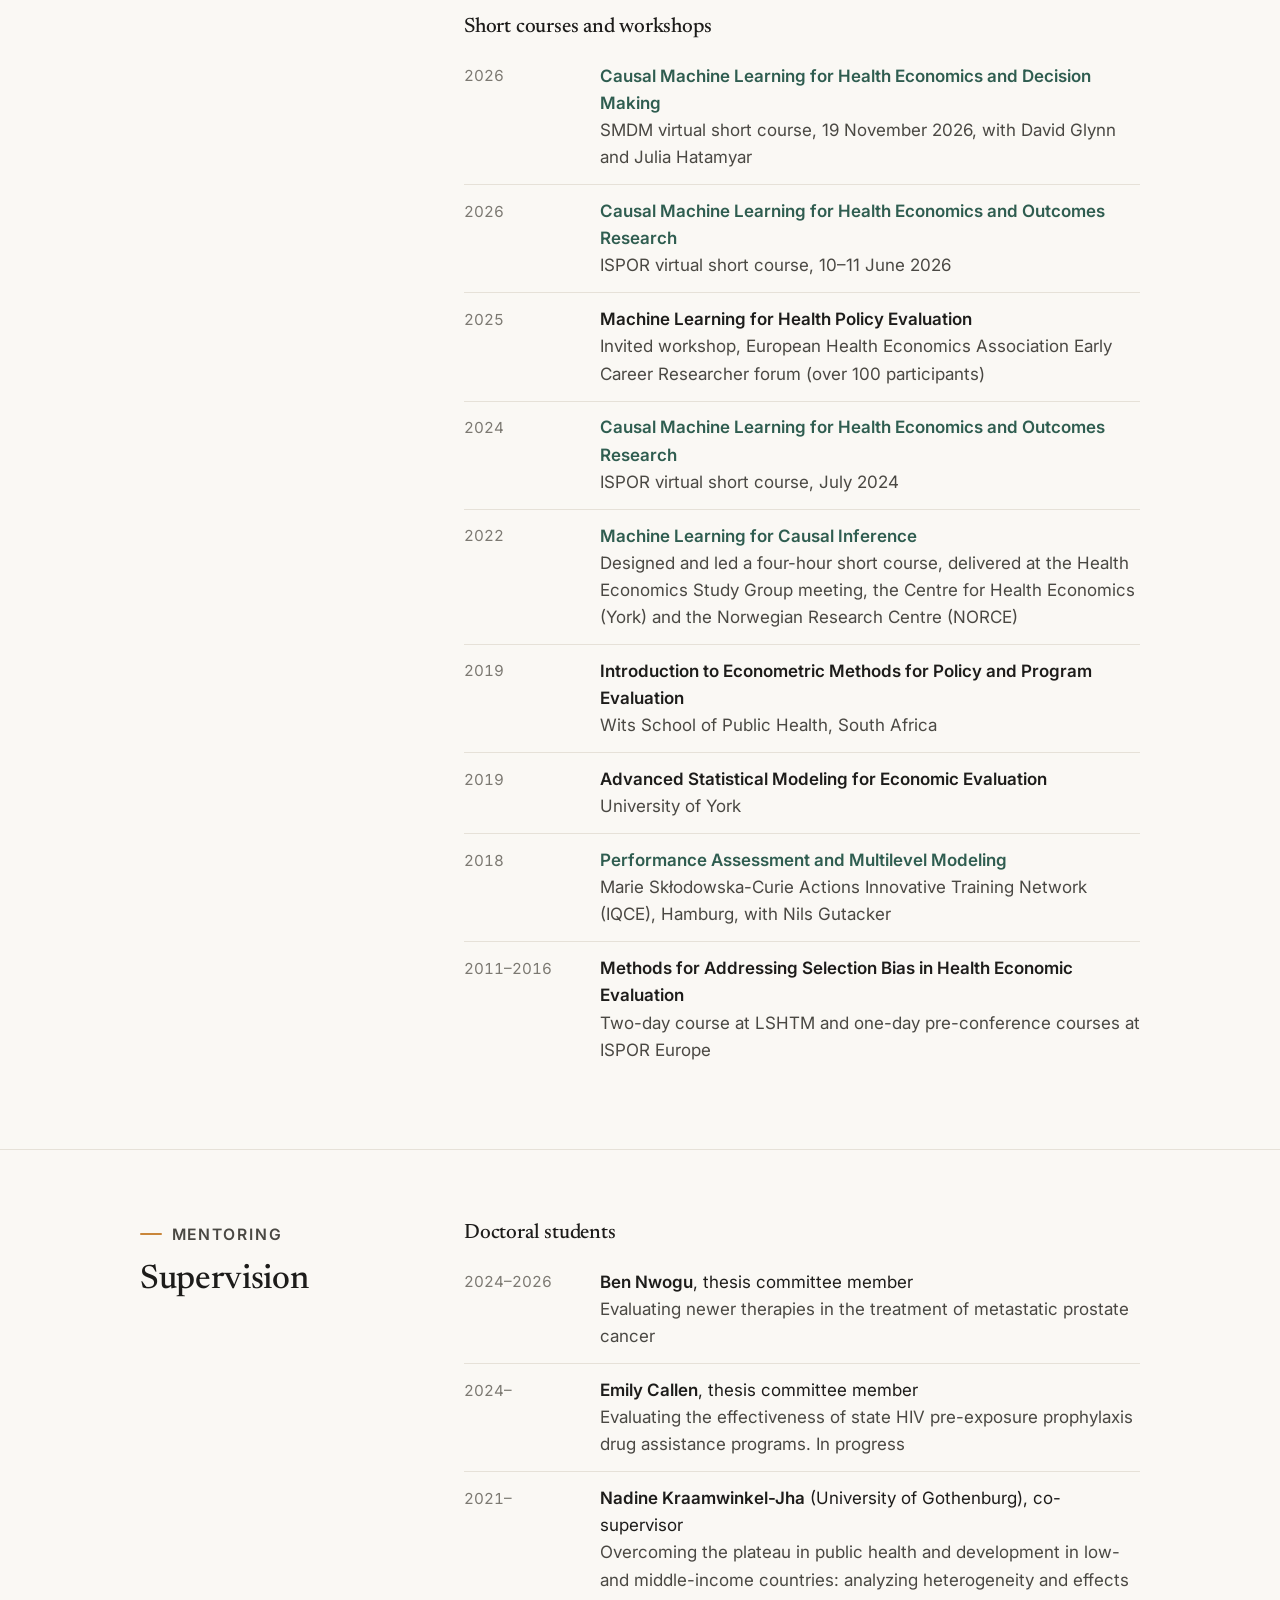
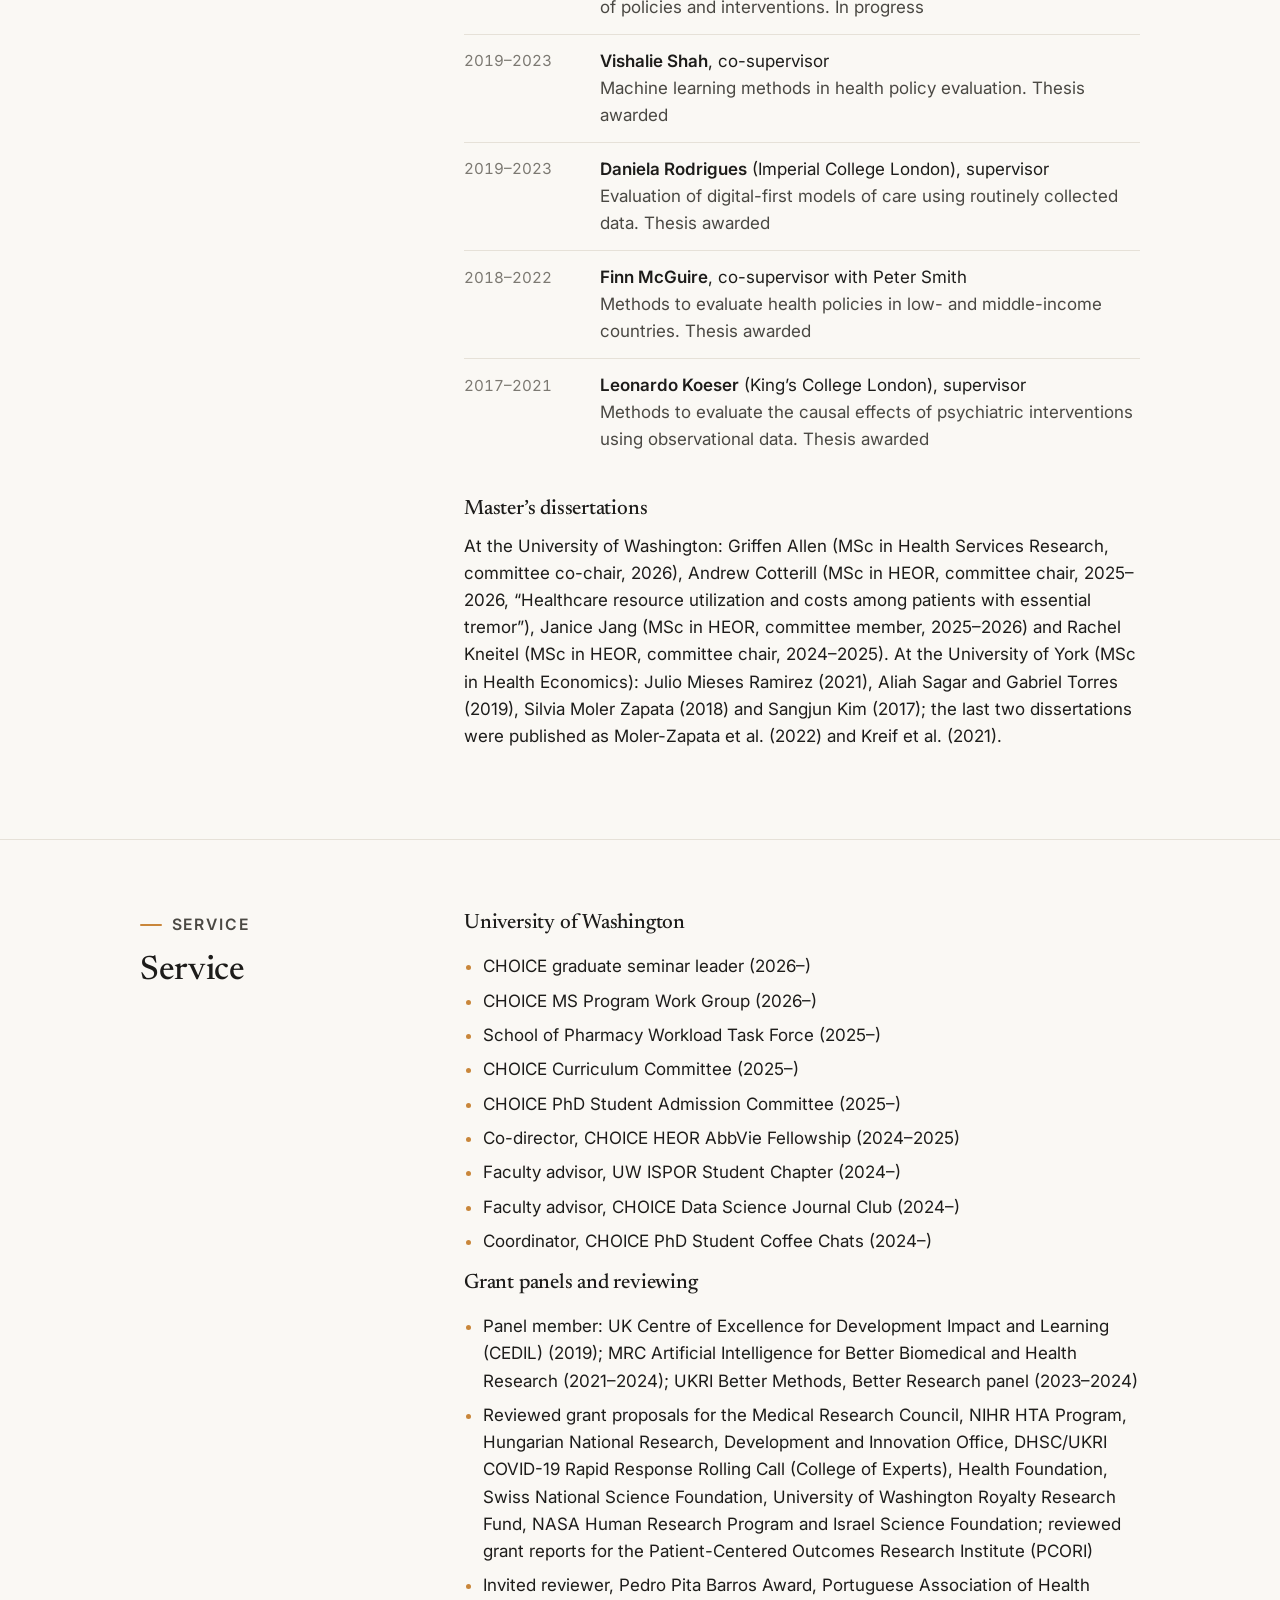
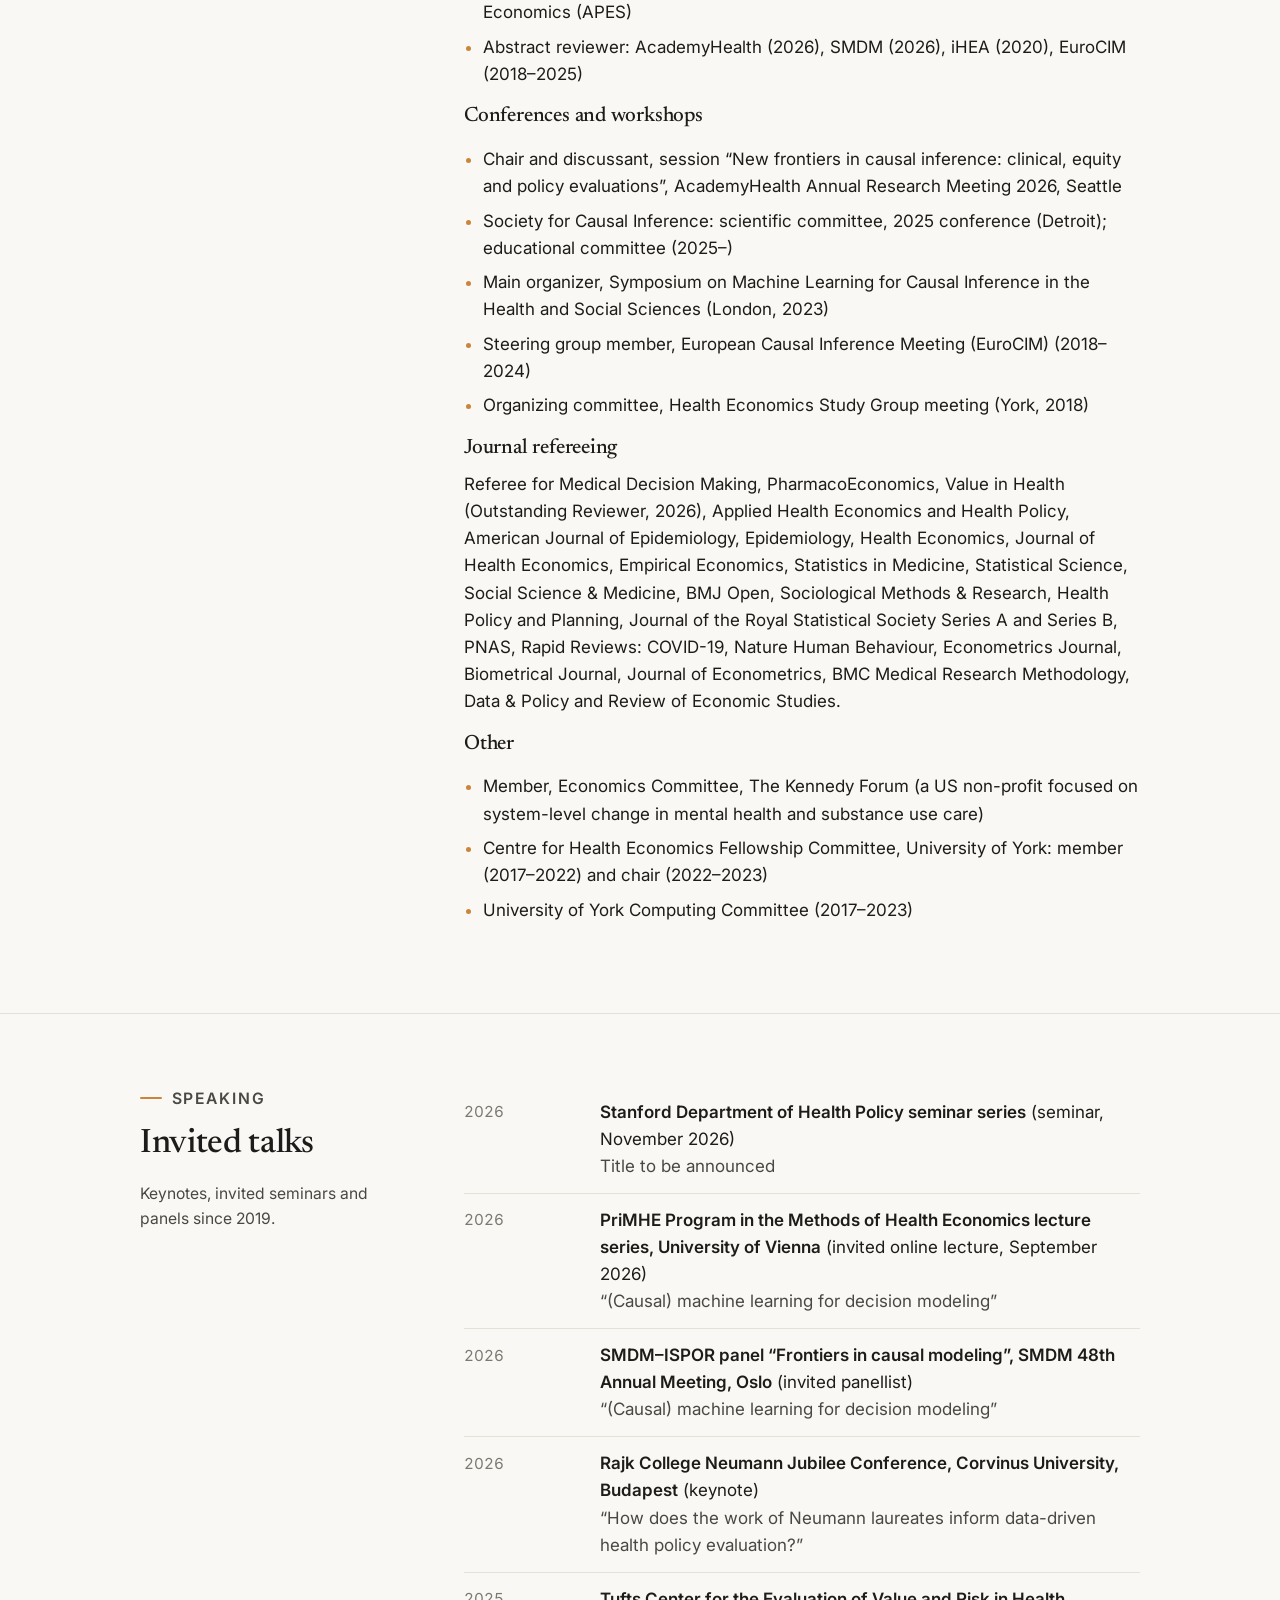
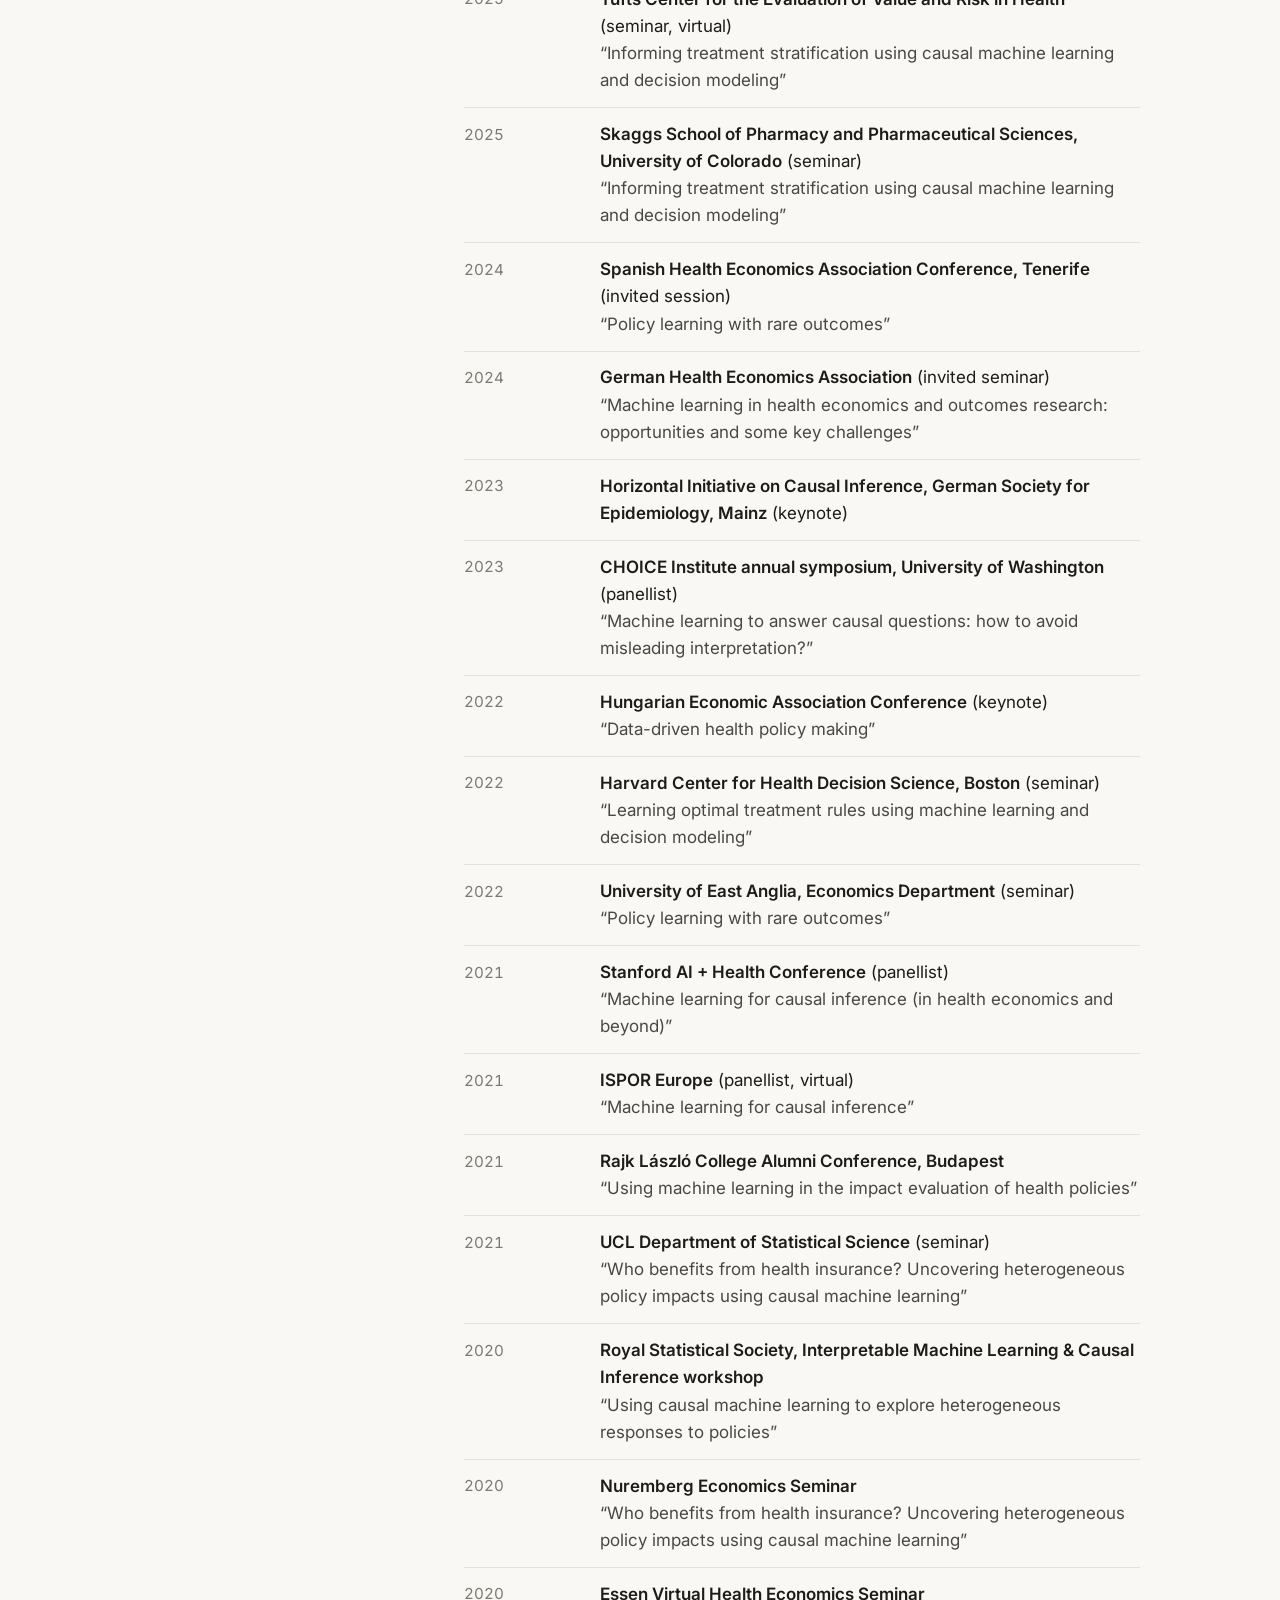
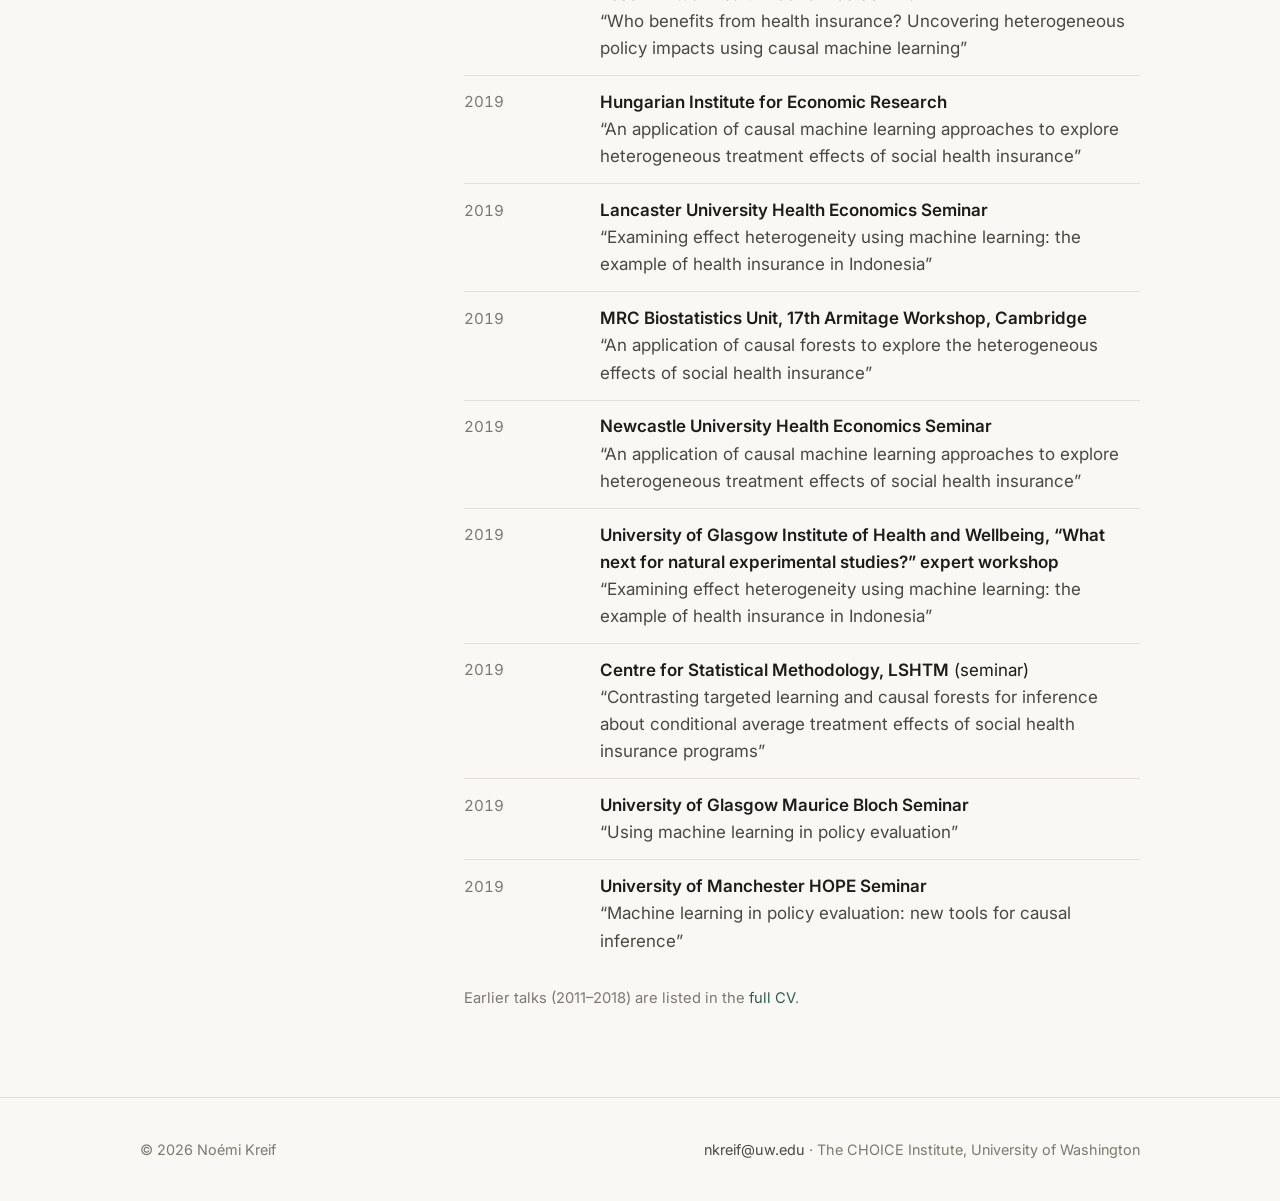
==== commit 66e4a2d3: "Use new UW certificate name; add ISPOR 2026 short course Co-Authored-By: Claude Fable 5.1 <noreply@a" ====
--- a/cv.html
+++ b/cv.html
@@ -173,7 +173,7 @@
           </li>
           <li>
             <span class="when">2025&ndash;</span>
-            <p class="what"><b><a href="https://sop.washington.edu/choice/graduate-education-training-programs/certificate-in-data-science-methods-for-real-world-evidence-in-health/" target="_blank" rel="noopener">Data Science in HEOR certificate</a></b><span class="org">School of Pharmacy, University of Washington. Guest lecturer (2025), key faculty (2026&ndash;)</span></p>
+            <p class="what"><b><a href="https://sop.washington.edu/choice/graduate-education-training-programs/certificate-in-data-science-methods-for-real-world-evidence-in-health/" target="_blank" rel="noopener">Certificate in Data Science Methods for Real-World Evidence in Health</a></b><span class="org">School of Pharmacy, University of Washington. Guest lecturer (2025), key faculty (2026&ndash;)</span></p>
           </li>
           <li>
             <span class="when">2011&ndash;2016</span>
@@ -186,6 +186,10 @@
           <li>
             <span class="when">2026</span>
             <p class="what"><b><a href="https://smdm.org/civicrm/event/info/?reset=1&amp;id=240" target="_blank" rel="noopener">Causal Machine Learning for Health Economics and Decision Making</a></b><span class="org">SMDM virtual short course, 19 November 2026, with David Glynn and Julia Hatamyar</span></p>
+          </li>
+          <li>
+            <span class="when">2026</span>
+            <p class="what"><b><a href="https://www.ispor.org/conferences-education/event/2026/06/10/default-calendar/june-10-11--causal-machine-learning-for-health-economics-and-outcomes-research---virtual" target="_blank" rel="noopener">Causal Machine Learning for Health Economics and Outcomes Research</a></b><span class="org">ISPOR virtual short course, 10–11 June 2026</span></p>
           </li>
           <li>
             <span class="when">2025</span>
